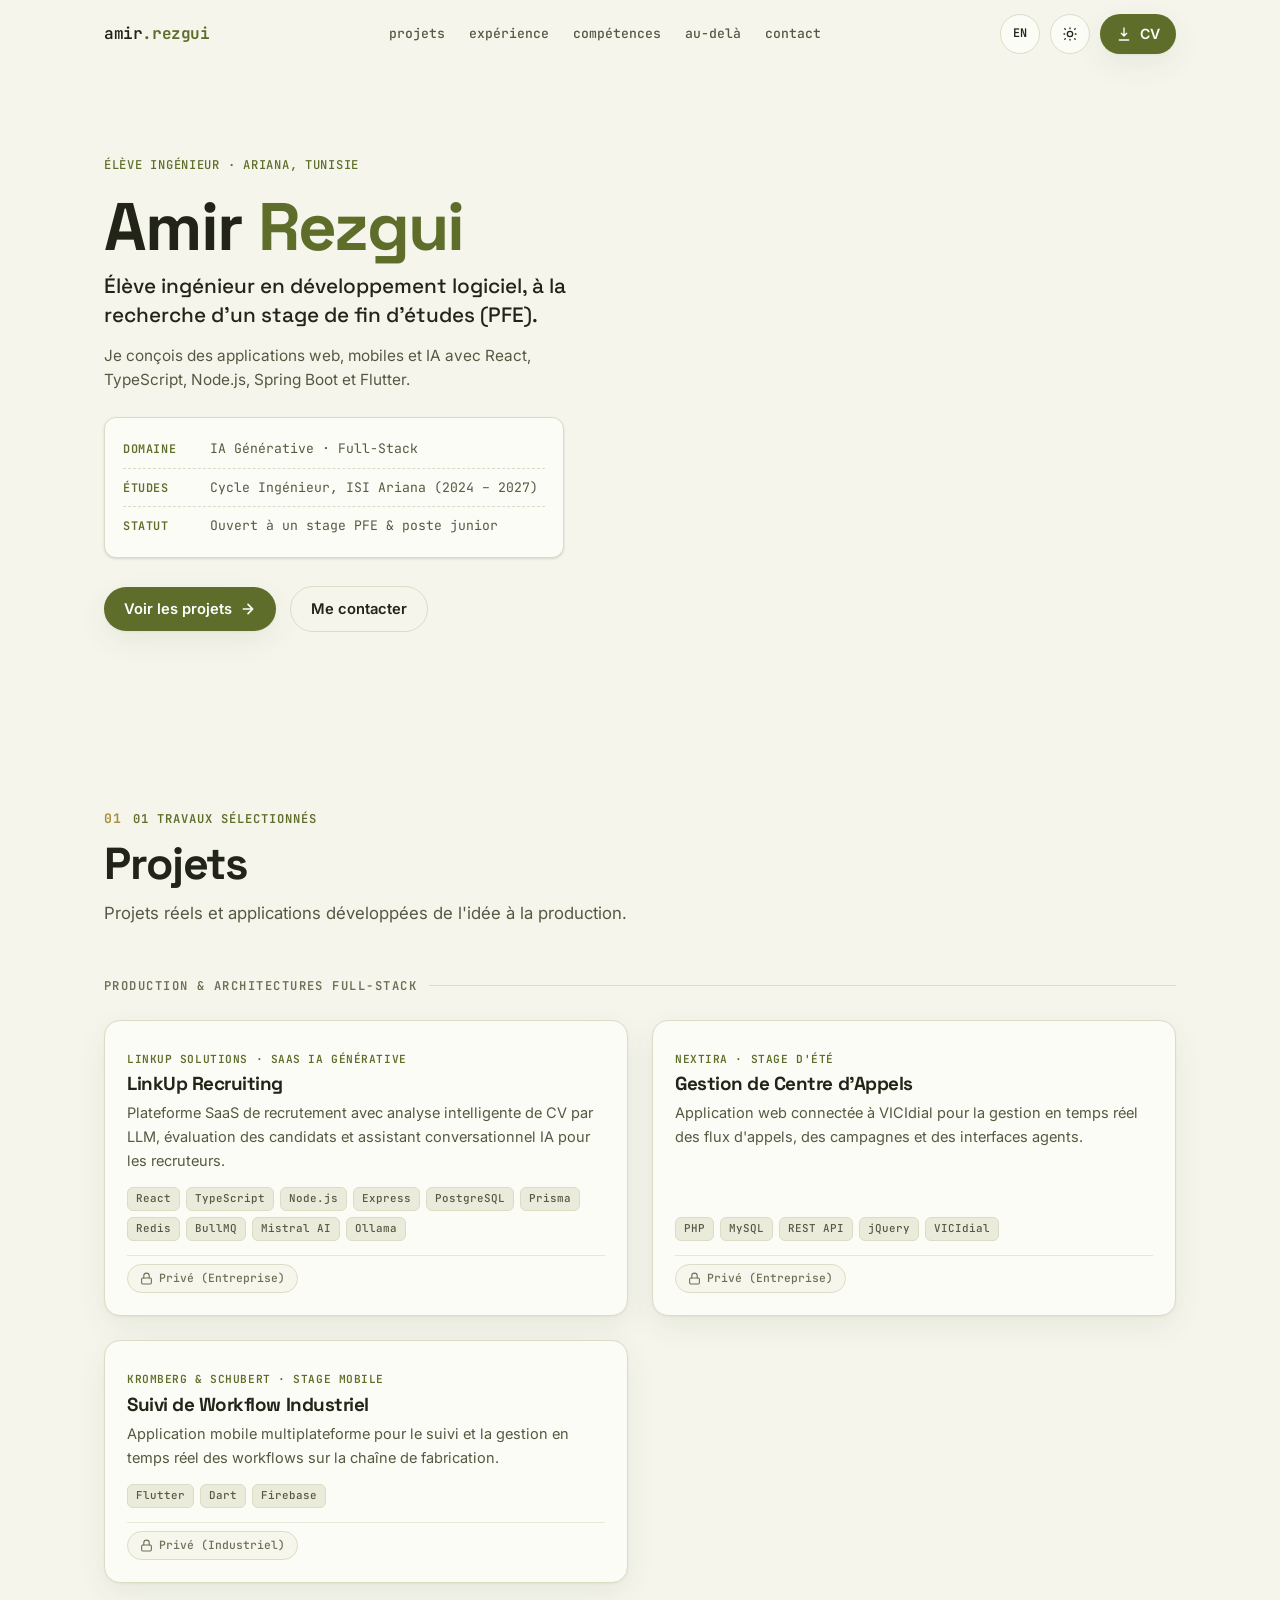
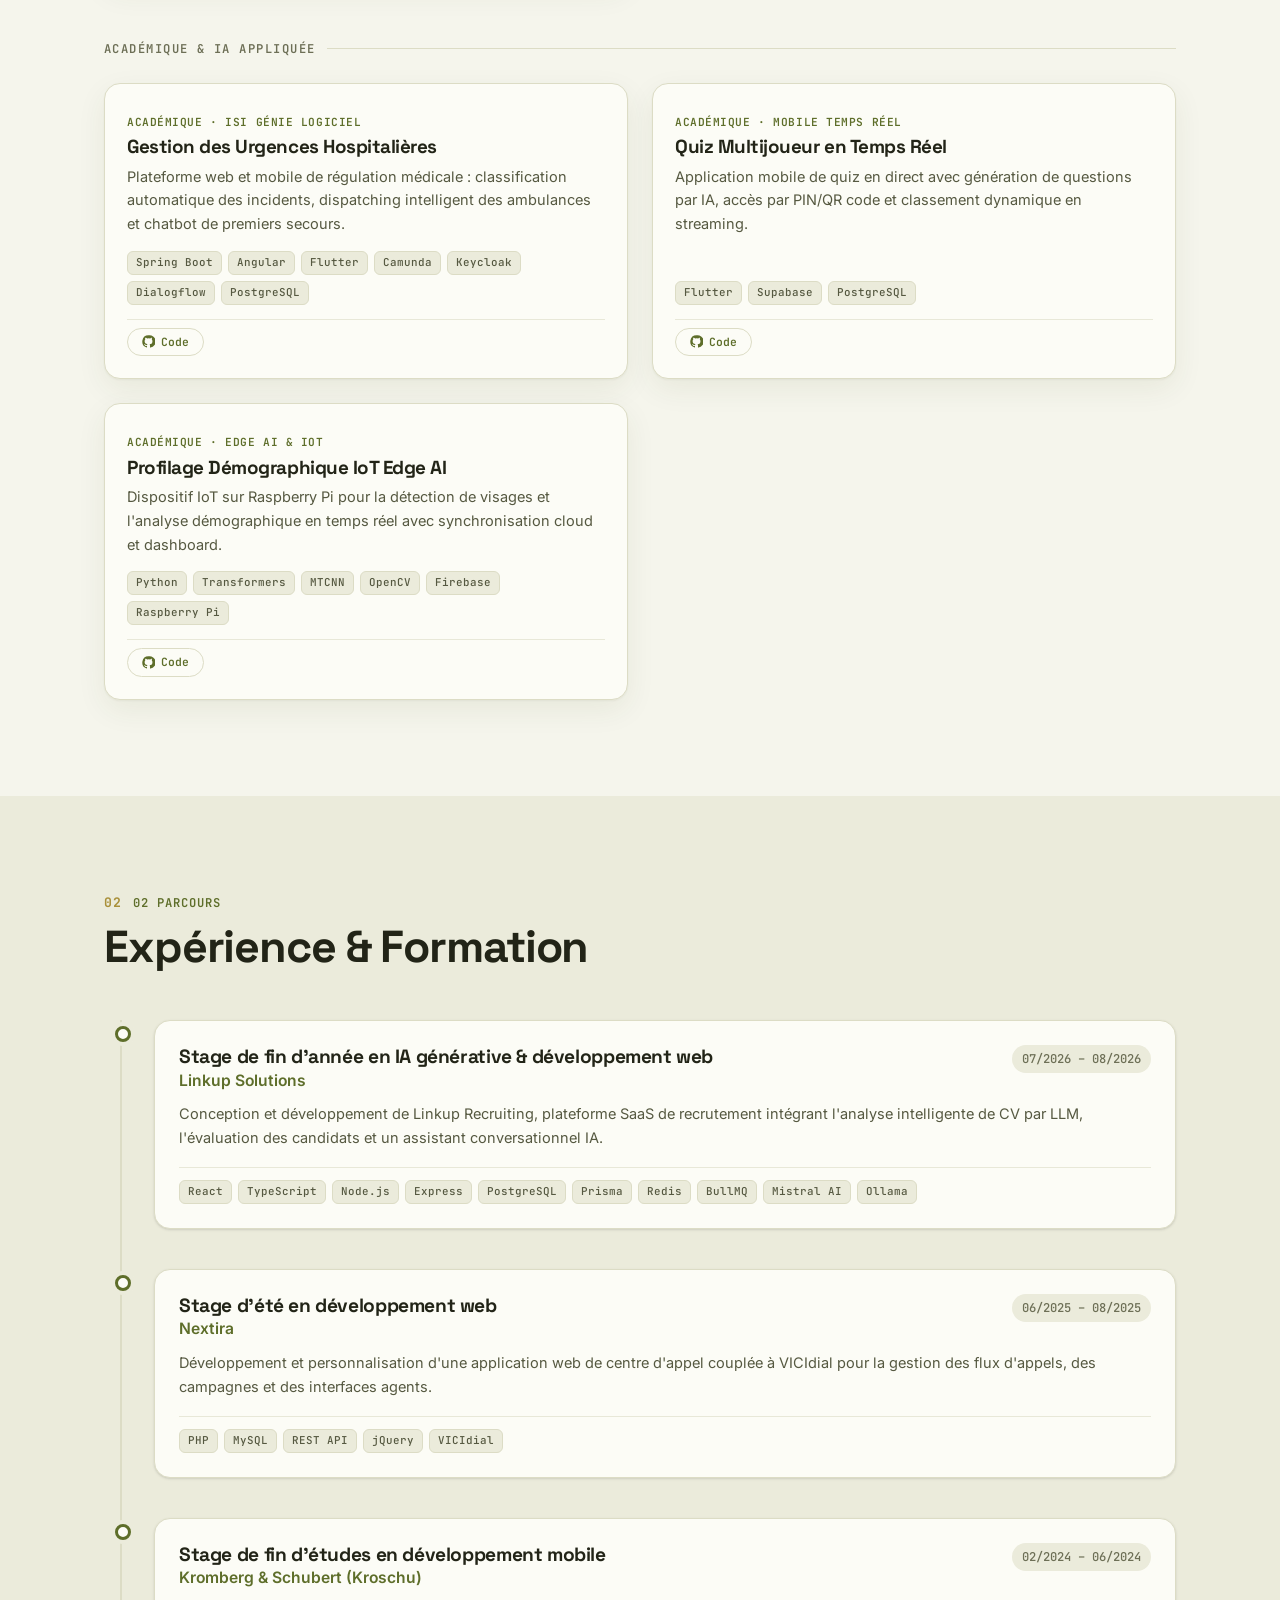
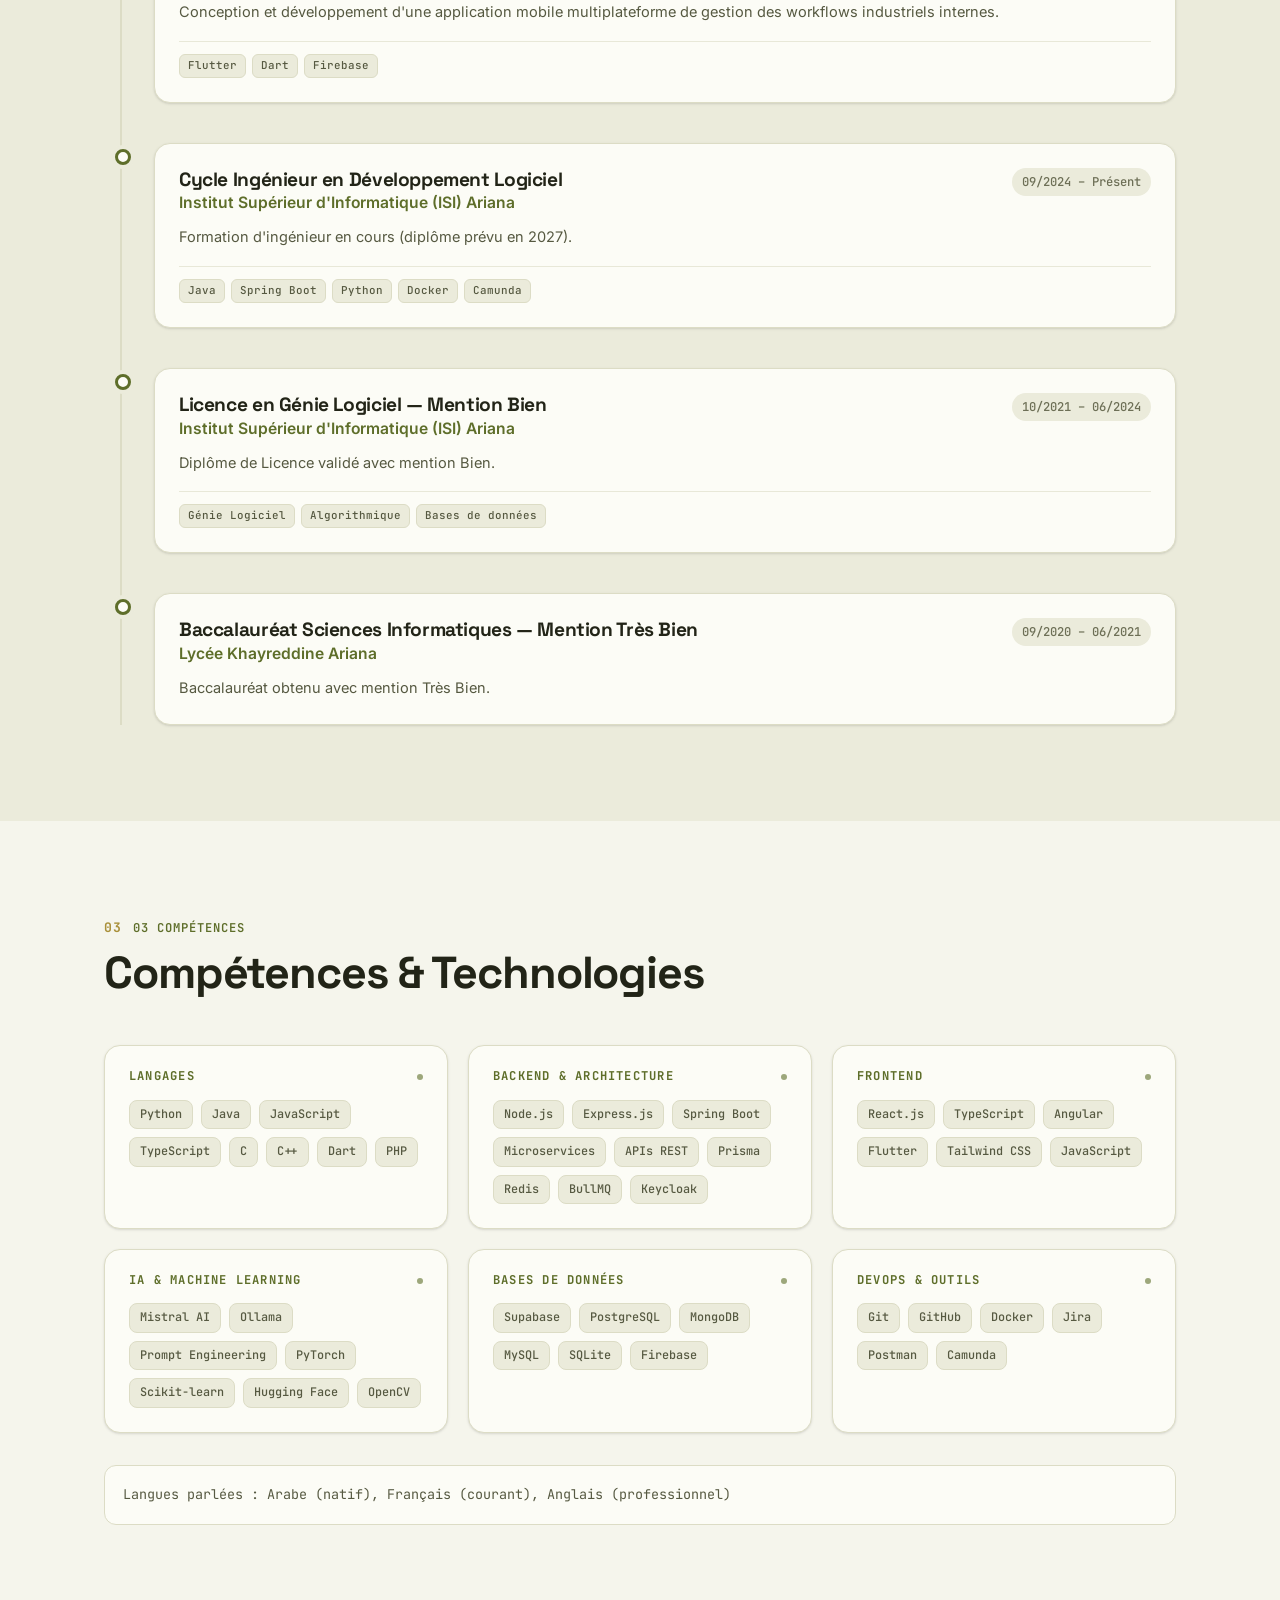
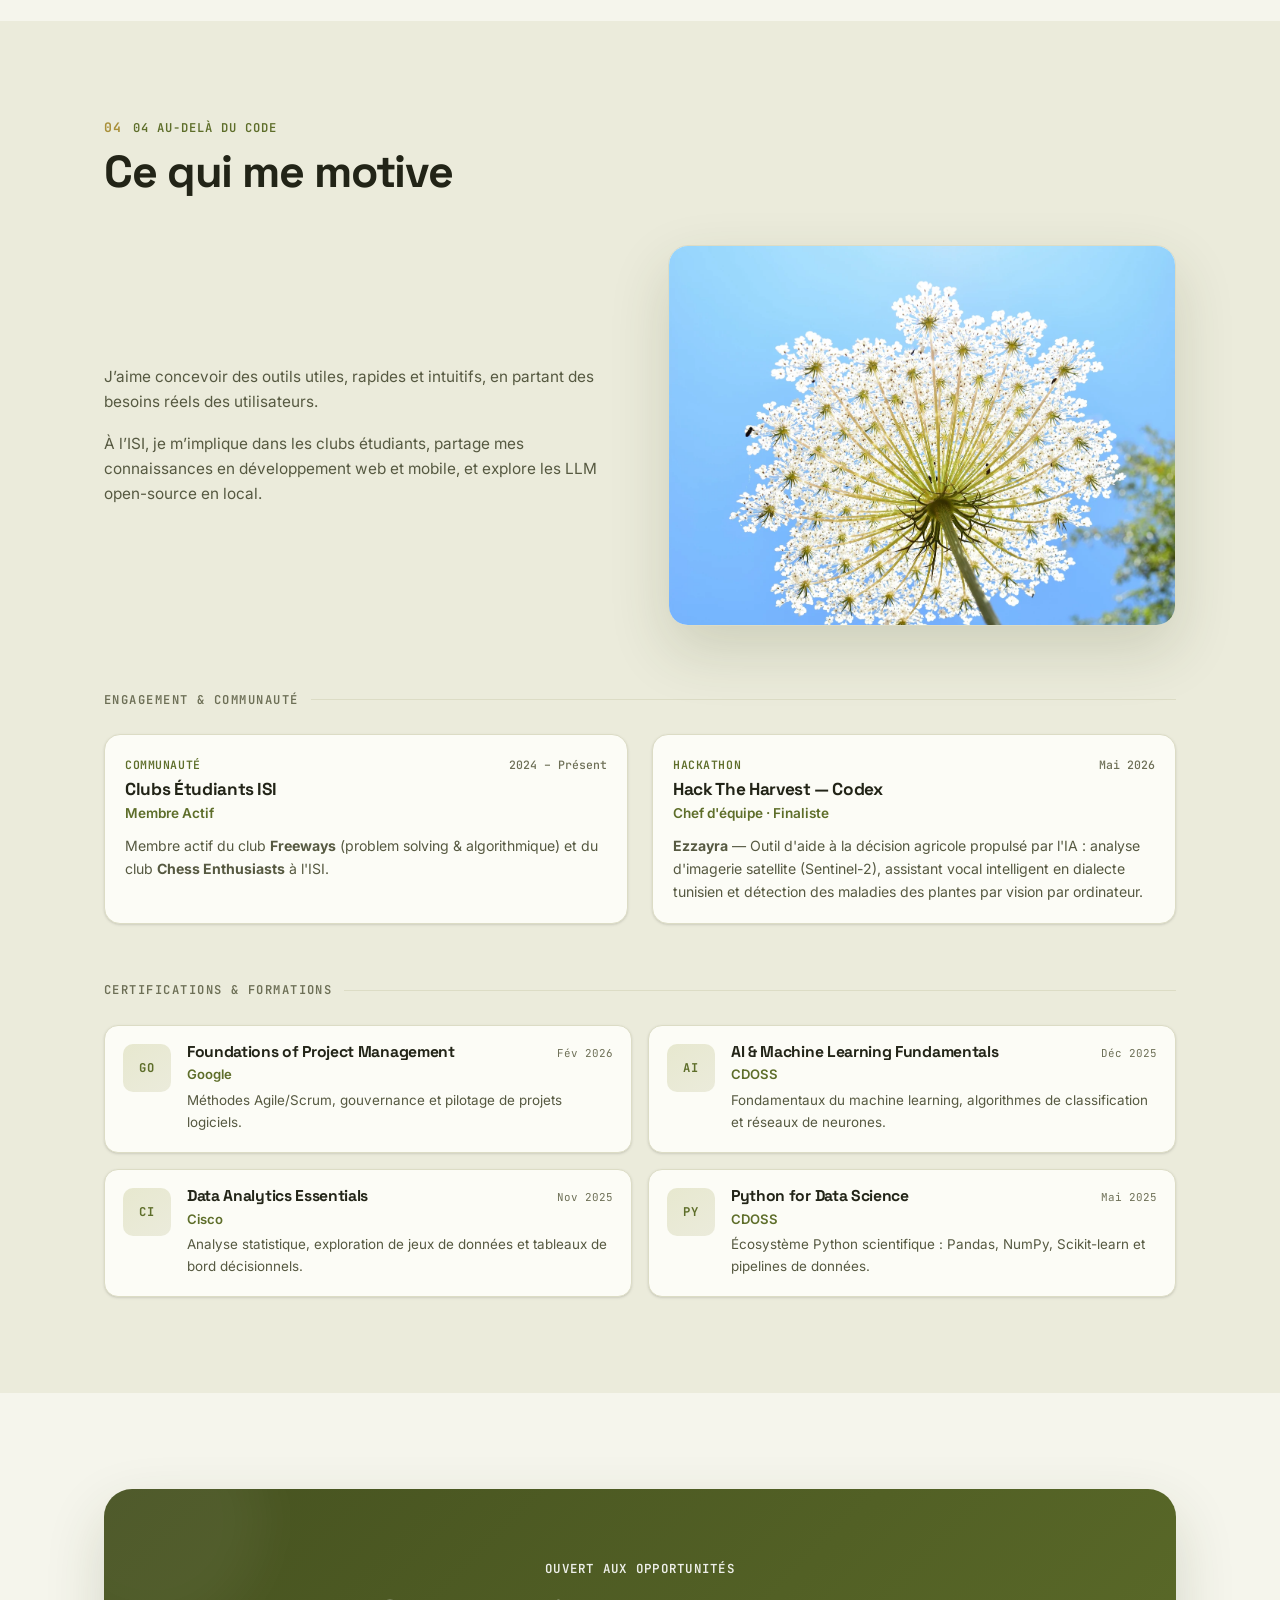
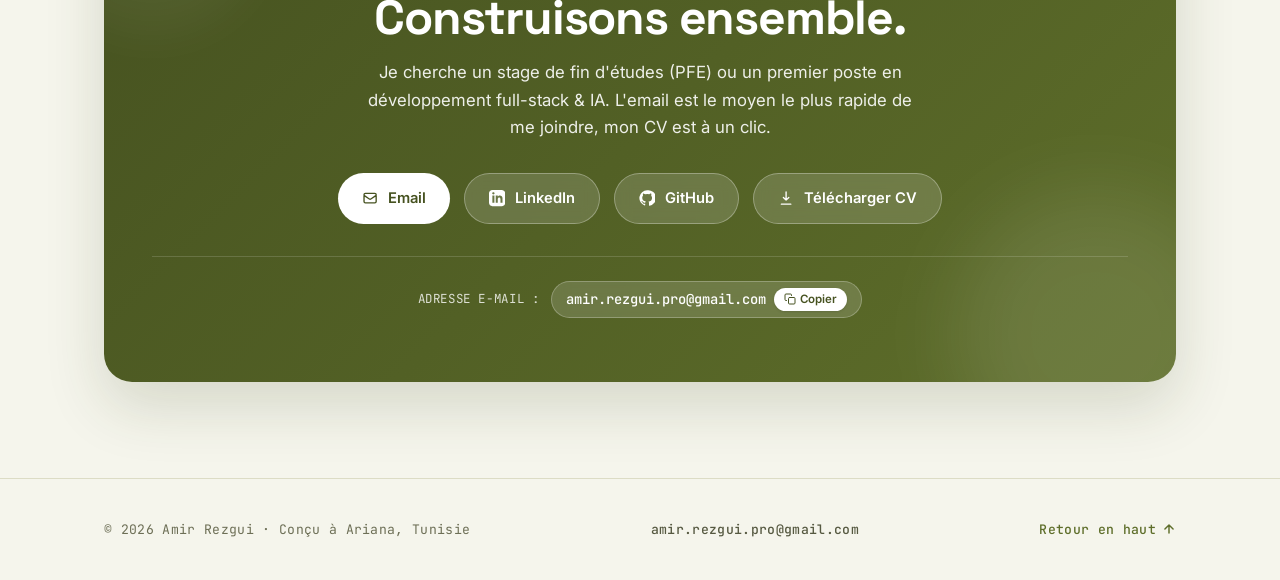
==== index.html @ 79206591 "feat: update favicon with charlesdeluvio calendar icon" ====
<!doctype html>
<html lang="fr">
  <head>
    <meta charset="UTF-8" />
    <link rel="icon" type="image/svg+xml" href="/favicon.svg" />
    <link rel="icon" type="image/png" sizes="32x32" href="/favicon-32x32.png" />
    <link rel="icon" type="image/png" sizes="16x16" href="/favicon-16x16.png" />
    <link rel="apple-touch-icon" sizes="180x180" href="/apple-touch-icon.png" />
    <meta name="viewport" content="width=device-width, initial-scale=1.0" />
    <meta name="theme-color" content="#5E6E2A" />
    
    <!-- Primary Meta Tags -->
    <title>Amir Rezgui · Ingénieur Full-Stack & IA</title>
    <meta name="title" content="Amir Rezgui · Ingénieur Full-Stack & IA" />
    <meta name="description" content="Élève ingénieur à l'ISI (UTM). Je conçois des applications web, mobiles et IA de l'idée à la production. Projets, expérience et contact." />
    <meta name="author" content="Amir Rezgui" />
    <meta name="robots" content="index, follow" />
    <link rel="canonical" href="https://amir-rezgui.github.io/" />

    <!-- Open Graph / Facebook -->
    <meta property="og:type" content="website" />
    <meta property="og:url" content="https://amir-rezgui.github.io/" />
    <meta property="og:title" content="Amir Rezgui · Ingénieur Full-Stack & IA" />
    <meta property="og:description" content="Élève ingénieur à l'ISI (UTM). Je conçois des applications web, mobiles et IA de l'idée à la production. Projets, expérience et contact." />
    <meta property="og:image" content="/assets/og-image.svg" />

    <!-- Twitter -->
    <meta property="twitter:card" content="summary_large_image" />
    <meta property="twitter:url" content="https://amir-rezgui.github.io/" />
    <meta property="twitter:title" content="Amir Rezgui · Ingénieur Full-Stack & IA" />
    <meta property="twitter:description" content="Élève ingénieur à l'ISI (UTM). Je conçois des applications web, mobiles et IA de l'idée à la production. Projets, expérience et contact." />
    <meta property="twitter:image" content="/assets/og-image.svg" />

    <!-- JSON-LD Person Structured Data -->
    <script type="application/ld+json">
    {
      "@context": "https://schema.org",
      "@type": "Person",
      "name": "Amir Rezgui",
      "jobTitle": "Élève Ingénieur en Génie Logiciel",
      "alumniOf": {
        "@type": "EducationalOrganization",
        "name": "Institut Supérieur d'Informatique (ISI - Université de Tunis El Manar)"
      },
      "address": {
        "@type": "PostalAddress",
        "addressLocality": "Ariana",
        "addressCountry": "Tunisie"
      },
      "email": "mailto:amir.rezgui.pro@gmail.com",
      "url": "https://amir-rezgui.github.io/",
      "sameAs": [
        "https://github.com/Amir-Rezgui",
        "https://linkedin.com/in/amir-rezgui"
      ],
      "knowsAbout": [
        "React",
        "TypeScript",
        "Node.js",
        "Spring Boot",
        "Flutter",
        "PostgreSQL",
        "BullMQ",
        "Redis",
        "Mistral AI",
        "Docker",
        "Camunda"
      ]
    }
    </script>

    <!-- Typography Fonts -->
    <link rel="preconnect" href="https://fonts.googleapis.com" />
    <link rel="preconnect" href="https://fonts.gstatic.com" crossorigin />
    <link href="https://fonts.googleapis.com/css2?family=Space+Grotesk:wght@400;500;600;700&family=JetBrains+Mono:wght@400;500;600&family=Inter:wght@400;500;600&display=swap" rel="stylesheet" />
    <script type="module" crossorigin src="/assets/index-Xp11WdEq.js"></script>
    <link rel="stylesheet" crossorigin href="/assets/index-CXbNT6LT.css">
  </head>
  <body>
    <div id="root"></div>
  </body>
</html>
---- assets/index-CXbNT6LT.css ----
@import"https://fonts.googleapis.com/css2?family=Space+Grotesk:wght@400;500;600;700&family=JetBrains+Mono:wght@400;500;600&family=Inter:wght@400;500;600&display=swap";@layer components;@layer properties{@supports (((-webkit-hyphens:none)) and (not (margin-trim:inline))) or ((-moz-orient:inline) and (not (color:rgb(from red r g b)))){*,:before,:after,::backdrop{--tw-rotate-x:initial;--tw-rotate-y:initial;--tw-rotate-z:initial;--tw-skew-x:initial;--tw-skew-y:initial;--tw-space-y-reverse:0;--tw-border-style:solid;--tw-leading:initial;--tw-font-weight:initial;--tw-tracking:initial;--tw-shadow:0 0 #0000;--tw-shadow-color:initial;--tw-shadow-alpha:100%;--tw-inset-shadow:0 0 #0000;--tw-inset-shadow-color:initial;--tw-inset-shadow-alpha:100%;--tw-ring-color:initial;--tw-ring-shadow:0 0 #0000;--tw-inset-ring-color:initial;--tw-inset-ring-shadow:0 0 #0000;--tw-ring-inset:initial;--tw-ring-offset-width:0px;--tw-ring-offset-color:#fff;--tw-ring-offset-shadow:0 0 #0000;--tw-blur:initial;--tw-brightness:initial;--tw-contrast:initial;--tw-grayscale:initial;--tw-hue-rotate:initial;--tw-invert:initial;--tw-opacity:initial;--tw-saturate:initial;--tw-sepia:initial;--tw-drop-shadow:initial;--tw-drop-shadow-color:initial;--tw-drop-shadow-alpha:100%;--tw-drop-shadow-size:initial;--tw-backdrop-blur:initial;--tw-backdrop-brightness:initial;--tw-backdrop-contrast:initial;--tw-backdrop-grayscale:initial;--tw-backdrop-hue-rotate:initial;--tw-backdrop-invert:initial;--tw-backdrop-opacity:initial;--tw-backdrop-saturate:initial;--tw-backdrop-sepia:initial;--tw-duration:initial;--tw-translate-x:0;--tw-translate-y:0;--tw-translate-z:0;--tw-scale-x:1;--tw-scale-y:1;--tw-scale-z:1}}}@layer theme{:root,:host{--font-sans:"Inter", system-ui, -apple-system, Segoe UI, Roboto, sans-serif;--font-mono:"JetBrains Mono", ui-monospace, Menlo, monospace;--color-white:#fff;--spacing:.25rem;--text-xs:.75rem;--text-xs--line-height:calc(1 / .75);--text-base:1rem;--text-base--line-height: 1.5 ;--text-xl:1.25rem;--text-xl--line-height:calc(1.75 / 1.25);--text-2xl:1.5rem;--text-2xl--line-height:calc(2 / 1.5);--font-weight-medium:500;--font-weight-semibold:600;--font-weight-bold:700;--tracking-tight:-.025em;--tracking-wide:.025em;--tracking-wider:.05em;--leading-tight:1.25;--leading-normal:1.5;--leading-relaxed:1.625;--shadow-lg:0 24px 60px #323c1429;--animate-pulse:pulse 2s cubic-bezier(.4, 0, .6, 1) infinite;--animate-bounce:bounce 1s infinite;--blur-sm:8px;--blur-xl:24px;--blur-2xl:40px;--default-transition-duration:.15s;--default-transition-timing-function:cubic-bezier(.4, 0, .2, 1);--default-font-family:var(--font-sans);--default-mono-font-family:var(--font-mono);--color-bg:#f5f5ec;--color-bg-alt:#ebebdb;--color-surface:#fcfcf6;--color-border:#dcdcc5;--color-ink:#222417;--color-ink-soft:#565941;--color-ink-faint:#6d6f56;--color-accent:#5e6e2a;--color-accent-2:#a9903a;--color-accent-soft:#e7e8cf;--color-on-accent:#fff;--shadow-card:0 1px 2px #3237140d, 0 10px 30px #3c461412;--font-display:"Space Grotesk", system-ui, sans-serif}}@layer base{*,:after,:before,::backdrop{box-sizing:border-box;border:0 solid;margin:0;padding:0}::file-selector-button{box-sizing:border-box;border:0 solid;margin:0;padding:0}html,:host{-webkit-text-size-adjust:100%;tab-size:4;line-height:1.5;font-family:var(--default-font-family,-apple-system, BlinkMacSystemFont, "Segoe UI", Roboto, "Helvetica Neue", "Noto Sans", Arial, sans-serif, "Apple Color Emoji", "Segoe UI Emoji", "Segoe UI Symbol", "Noto Color Emoji");font-feature-settings:var(--default-font-feature-settings,normal);font-variation-settings:var(--default-font-variation-settings,normal);-webkit-tap-highlight-color:transparent}hr{height:0;color:inherit;border-top-width:1px}abbr:where([title]){-webkit-text-decoration:underline dotted;text-decoration:underline dotted}h1,h2,h3,h4,h5,h6{font-size:inherit;font-weight:inherit}a{color:inherit;-webkit-text-decoration:inherit;text-decoration:inherit}b,strong{font-weight:bolder}code,kbd,samp,pre{font-family:var(--default-mono-font-family,ui-monospace, SFMono-Regular, Menlo, Monaco, Consolas, "Liberation Mono", "Courier New", monospace);font-feature-settings:var(--default-mono-font-feature-settings,normal);font-variation-settings:var(--default-mono-font-variation-settings,normal);font-size:1em}small{font-size:80%}sub,sup{vertical-align:baseline;font-size:75%;line-height:0;position:relative}sub{bottom:-.25em}sup{top:-.5em}table{text-indent:0;border-color:inherit;border-collapse:collapse}:-moz-focusring:where(:not(iframe)){outline:auto}progress{vertical-align:baseline}summary{display:list-item}ol,ul,menu{list-style:none}img,svg,video,canvas,audio,iframe,embed,object{vertical-align:middle;display:block}img,video{max-width:100%;height:auto}button,input,select,optgroup,textarea{font:inherit;font-feature-settings:inherit;font-variation-settings:inherit;letter-spacing:inherit;color:inherit;opacity:1;background-color:#0000;border-radius:0}::file-selector-button{font:inherit;font-feature-settings:inherit;font-variation-settings:inherit;letter-spacing:inherit;color:inherit;opacity:1;background-color:#0000;border-radius:0}:where(select:is([multiple],[size])) optgroup{font-weight:bolder}:where(select:is([multiple],[size])) optgroup option{padding-inline-start:20px}::file-selector-button{margin-inline-end:4px}::placeholder{opacity:1}@supports (not ((-webkit-appearance:-apple-pay-button))) or (contain-intrinsic-size:1px){::placeholder{color:currentColor}@supports (color:color-mix(in lab,red,red)){::placeholder{color:color-mix(in oklab,currentcolor 50%,transparent)}}}textarea{resize:vertical}::-webkit-search-decoration{-webkit-appearance:none}::-webkit-date-and-time-value{min-height:1lh;text-align:inherit}::-webkit-datetime-edit{display:inline-flex}::-webkit-datetime-edit-fields-wrapper{padding:0}::-webkit-datetime-edit{padding-block:0}::-webkit-datetime-edit-year-field{padding-block:0}::-webkit-datetime-edit-month-field{padding-block:0}::-webkit-datetime-edit-day-field{padding-block:0}::-webkit-datetime-edit-hour-field{padding-block:0}::-webkit-datetime-edit-minute-field{padding-block:0}::-webkit-datetime-edit-second-field{padding-block:0}::-webkit-datetime-edit-millisecond-field{padding-block:0}::-webkit-datetime-edit-meridiem-field{padding-block:0}::-webkit-calendar-picker-indicator{line-height:1}:-moz-ui-invalid{box-shadow:none}button,input:where([type=button],[type=reset],[type=submit]){appearance:button}::file-selector-button{appearance:button}::-webkit-inner-spin-button{height:auto}::-webkit-outer-spin-button{height:auto}[hidden]:where(:not([hidden=until-found])){display:none!important}*{box-sizing:border-box}html{scroll-behavior:smooth}body{background:var(--color-bg);color:var(--color-ink);font-family:var(--font-sans);-webkit-font-smoothing:antialiased;margin:0;font-size:17px;line-height:1.65;overflow-x:hidden}h1,h2,h3,h4{font-family:var(--font-display);letter-spacing:-.02em;margin:0;font-weight:600;line-height:1.08}a{color:inherit;text-decoration:none}img{max-width:100%;display:block}}@layer utilities{.pointer-events-none{pointer-events:none}.absolute{position:absolute}.fixed{position:fixed}.relative{position:relative}.sticky{position:sticky}.inset-0{inset:0}.-top-20{top:calc(var(--spacing) * -20)}.top-0{top:0}.top-1\.5{top:calc(var(--spacing) * 1.5)}.-right-16{right:calc(var(--spacing) * -16)}.right-6{right:calc(var(--spacing) * 6)}.-bottom-24{bottom:calc(var(--spacing) * -24)}.bottom-6{bottom:calc(var(--spacing) * 6)}.bottom-20{bottom:calc(var(--spacing) * 20)}.-left-16{left:calc(var(--spacing) * -16)}.-left-\[31px\]{left:-31px}.z-10{z-index:10}.z-40{z-index:40}.z-50{z-index:50}.container{width:100%}@media(min-width:40rem){.container{max-width:40rem}}@media(min-width:48rem){.container{max-width:48rem}}@media(min-width:64rem){.container{max-width:64rem}}@media(min-width:80rem){.container{max-width:80rem}}@media(min-width:96rem){.container{max-width:96rem}}.mx-auto{margin-inline:auto}.my-2{margin-block:calc(var(--spacing) * 2)}.mt-1{margin-top:var(--spacing)}.mt-2{margin-top:calc(var(--spacing) * 2)}.mt-2\.5{margin-top:calc(var(--spacing) * 2.5)}.mt-3{margin-top:calc(var(--spacing) * 3)}.mt-4{margin-top:calc(var(--spacing) * 4)}.mt-8{margin-top:calc(var(--spacing) * 8)}.mb-0\.5{margin-bottom:calc(var(--spacing) * .5)}.mb-1{margin-bottom:var(--spacing)}.mb-1\.5{margin-bottom:calc(var(--spacing) * 1.5)}.mb-2{margin-bottom:calc(var(--spacing) * 2)}.mb-2\.5{margin-bottom:calc(var(--spacing) * 2.5)}.mb-3\.5{margin-bottom:calc(var(--spacing) * 3.5)}.mb-4{margin-bottom:calc(var(--spacing) * 4)}.mb-6{margin-bottom:calc(var(--spacing) * 6)}.mb-7{margin-bottom:calc(var(--spacing) * 7)}.mb-8{margin-bottom:calc(var(--spacing) * 8)}.mb-12{margin-bottom:calc(var(--spacing) * 12)}.mb-14{margin-bottom:calc(var(--spacing) * 14)}.mb-16{margin-bottom:calc(var(--spacing) * 16)}.ml-2\.5{margin-left:calc(var(--spacing) * 2.5)}.contents{display:contents}.flex{display:flex}.grid{display:grid}.hidden{display:none}.inline-block{display:inline-block}.inline-flex{display:inline-flex}.aspect-\[4\/3\]{aspect-ratio:4/3}.aspect-\[16\/10\]{aspect-ratio:16/10}.h-1\.5{height:calc(var(--spacing) * 1.5)}.h-2{height:calc(var(--spacing) * 2)}.h-3{height:calc(var(--spacing) * 3)}.h-3\.5{height:calc(var(--spacing) * 3.5)}.h-4{height:calc(var(--spacing) * 4)}.h-5{height:calc(var(--spacing) * 5)}.h-7{height:calc(var(--spacing) * 7)}.h-8{height:calc(var(--spacing) * 8)}.h-9{height:calc(var(--spacing) * 9)}.h-10{height:calc(var(--spacing) * 10)}.h-12{height:calc(var(--spacing) * 12)}.h-16{height:calc(var(--spacing) * 16)}.h-56{height:calc(var(--spacing) * 56)}.h-72{height:calc(var(--spacing) * 72)}.h-\[1\.1em\]{height:1.1em}.h-\[13px\]{height:13px}.h-\[540px\]{height:540px}.h-full{height:100%}.h-px{height:1px}.max-h-\[calc\(100vh-6\.5rem\)\]{max-height:calc(100vh - 6.5rem)}.min-h-screen{min-height:100vh}.w-1\.5{width:calc(var(--spacing) * 1.5)}.w-2{width:calc(var(--spacing) * 2)}.w-3{width:calc(var(--spacing) * 3)}.w-3\.5{width:calc(var(--spacing) * 3.5)}.w-4{width:calc(var(--spacing) * 4)}.w-5{width:calc(var(--spacing) * 5)}.w-7{width:calc(var(--spacing) * 7)}.w-8{width:calc(var(--spacing) * 8)}.w-9{width:calc(var(--spacing) * 9)}.w-10{width:calc(var(--spacing) * 10)}.w-12{width:calc(var(--spacing) * 12)}.w-16{width:calc(var(--spacing) * 16)}.w-56{width:calc(var(--spacing) * 56)}.w-72{width:calc(var(--spacing) * 72)}.w-\[1\.1em\]{width:1.1em}.w-\[13px\]{width:13px}.w-\[390px\]{width:390px}.w-fit{width:fit-content}.w-full{width:100%}.max-w-\[42ch\]{max-width:42ch}.max-w-\[48ch\]{max-width:48ch}.max-w-\[50ch\]{max-width:50ch}.max-w-\[68ch\]{max-width:68ch}.max-w-\[88\%\]{max-width:88%}.max-w-\[460px\]{max-width:460px}.max-w-\[680px\]{max-width:680px}.max-w-\[1120px\]{max-width:1120px}.max-w-\[calc\(100vw-2\.5rem\)\]{max-width:calc(100vw - 2.5rem)}.min-w-0{min-width:0}.min-w-\[75px\]{min-width:75px}.flex-1{flex:1}.flex-none{flex:none}.transform{transform:var(--tw-rotate-x,) var(--tw-rotate-y,) var(--tw-rotate-z,) var(--tw-skew-x,) var(--tw-skew-y,)}.animate-bounce{animation:var(--animate-bounce)}.animate-pulse{animation:var(--animate-pulse)}.cursor-default{cursor:default}.cursor-pointer{cursor:pointer}.grid-cols-1{grid-template-columns:repeat(1,minmax(0,1fr))}.flex-col{flex-direction:column}.flex-wrap{flex-wrap:wrap}.items-baseline{align-items:baseline}.items-center{align-items:center}.items-end{align-items:flex-end}.items-start{align-items:flex-start}.items-stretch{align-items:stretch}.justify-between{justify-content:space-between}.justify-center{justify-content:center}.gap-1{gap:var(--spacing)}.gap-1\.5{gap:calc(var(--spacing) * 1.5)}.gap-2{gap:calc(var(--spacing) * 2)}.gap-2\.5{gap:calc(var(--spacing) * 2.5)}.gap-3{gap:calc(var(--spacing) * 3)}.gap-3\.5{gap:calc(var(--spacing) * 3.5)}.gap-4{gap:calc(var(--spacing) * 4)}.gap-5{gap:calc(var(--spacing) * 5)}.gap-6{gap:calc(var(--spacing) * 6)}.gap-10{gap:calc(var(--spacing) * 10)}:where(.space-y-3\.5>:not(:last-child)){--tw-space-y-reverse:0;margin-block-start:calc(calc(var(--spacing) * 3.5) * var(--tw-space-y-reverse));margin-block-end:calc(calc(var(--spacing) * 3.5) * calc(1 - var(--tw-space-y-reverse)))}:where(.space-y-4>:not(:last-child)){--tw-space-y-reverse:0;margin-block-start:calc(calc(var(--spacing) * 4) * var(--tw-space-y-reverse));margin-block-end:calc(calc(var(--spacing) * 4) * calc(1 - var(--tw-space-y-reverse)))}:where(.space-y-10>:not(:last-child)){--tw-space-y-reverse:0;margin-block-start:calc(calc(var(--spacing) * 10) * var(--tw-space-y-reverse));margin-block-end:calc(calc(var(--spacing) * 10) * calc(1 - var(--tw-space-y-reverse)))}.truncate{text-overflow:ellipsis;white-space:nowrap;overflow:hidden}.overflow-hidden{overflow:hidden}.overflow-y-auto{overflow-y:auto}.rounded{border-radius:.25rem}.rounded-\[6px\]{border-radius:6px}.rounded-\[8px\]{border-radius:8px}.rounded-\[10px\]{border-radius:10px}.rounded-\[12px\]{border-radius:12px}.rounded-\[14px\]{border-radius:14px}.rounded-\[16px\]{border-radius:16px}.rounded-\[20px\]{border-radius:20px}.rounded-\[22px\]{border-radius:22px}.rounded-\[28px\]{border-radius:28px}.rounded-full{border-radius:3.40282e38px}.rounded-r{border-top-right-radius:.25rem;border-bottom-right-radius:.25rem}.rounded-br-\[4px\]{border-bottom-right-radius:4px}.rounded-bl-\[4px\]{border-bottom-left-radius:4px}.border{border-style:var(--tw-border-style);border-width:1px}.border-2{border-style:var(--tw-border-style);border-width:2px}.border-3{border-style:var(--tw-border-style);border-width:3px}.border-t{border-top-style:var(--tw-border-style);border-top-width:1px}.border-b{border-bottom-style:var(--tw-border-style);border-bottom-width:1px}.border-l-2{border-left-style:var(--tw-border-style);border-left-width:2px}.border-dashed{--tw-border-style:dashed;border-style:dashed}.border-none{--tw-border-style:none;border-style:none}.border-accent{border-color:var(--color-accent)}.border-accent\/20{border-color:#5e6e2a33}@supports (color:color-mix(in lab,red,red)){.border-accent\/20{border-color:color-mix(in oklab,var(--color-accent) 20%,transparent)}}.border-border{border-color:var(--color-border)}.border-border\/60{border-color:#dcdcc599}@supports (color:color-mix(in lab,red,red)){.border-border\/60{border-color:color-mix(in oklab,var(--color-border) 60%,transparent)}}.border-transparent{border-color:#0000}.border-white\/15{border-color:#ffffff26}@supports (color:color-mix(in lab,red,red)){.border-white\/15{border-color:color-mix(in oklab,var(--color-white) 15%,transparent)}}.border-white\/25{border-color:#ffffff40}@supports (color:color-mix(in lab,red,red)){.border-white\/25{border-color:color-mix(in oklab,var(--color-white) 25%,transparent)}}.border-white\/30{border-color:#ffffff4d}@supports (color:color-mix(in lab,red,red)){.border-white\/30{border-color:color-mix(in oklab,var(--color-white) 30%,transparent)}}.bg-accent{background-color:var(--color-accent)}.bg-accent-soft{background-color:var(--color-accent-soft)}.bg-accent\/60{background-color:#5e6e2a99}@supports (color:color-mix(in lab,red,red)){.bg-accent\/60{background-color:color-mix(in oklab,var(--color-accent) 60%,transparent)}}.bg-bg{background-color:var(--color-bg)}.bg-bg-alt{background-color:var(--color-bg-alt)}.bg-bg-alt\/30{background-color:#ebebdb4d}@supports (color:color-mix(in lab,red,red)){.bg-bg-alt\/30{background-color:color-mix(in oklab,var(--color-bg-alt) 30%,transparent)}}.bg-bg-alt\/40{background-color:#ebebdb66}@supports (color:color-mix(in lab,red,red)){.bg-bg-alt\/40{background-color:color-mix(in oklab,var(--color-bg-alt) 40%,transparent)}}.bg-border{background-color:var(--color-border)}.bg-surface{background-color:var(--color-surface)}.bg-transparent{background-color:#0000}.bg-white{background-color:var(--color-white)}.bg-white\/5{background-color:#ffffff0d}@supports (color:color-mix(in lab,red,red)){.bg-white\/5{background-color:color-mix(in oklab,var(--color-white) 5%,transparent)}}.bg-white\/10{background-color:#ffffff1a}@supports (color:color-mix(in lab,red,red)){.bg-white\/10{background-color:color-mix(in oklab,var(--color-white) 10%,transparent)}}.bg-white\/15{background-color:#ffffff26}@supports (color:color-mix(in lab,red,red)){.bg-white\/15{background-color:color-mix(in oklab,var(--color-white) 15%,transparent)}}.object-cover{object-fit:cover}.p-3{padding:calc(var(--spacing) * 3)}.p-4{padding:calc(var(--spacing) * 4)}.p-4\.5{padding:calc(var(--spacing) * 4.5)}.p-5{padding:calc(var(--spacing) * 5)}.p-5\.5{padding:calc(var(--spacing) * 5.5)}.p-6{padding:calc(var(--spacing) * 6)}.px-1\.5{padding-inline:calc(var(--spacing) * 1.5)}.px-2{padding-inline:calc(var(--spacing) * 2)}.px-2\.5{padding-inline:calc(var(--spacing) * 2.5)}.px-3{padding-inline:calc(var(--spacing) * 3)}.px-3\.5{padding-inline:calc(var(--spacing) * 3.5)}.px-4{padding-inline:calc(var(--spacing) * 4)}.px-4\.5{padding-inline:calc(var(--spacing) * 4.5)}.px-5{padding-inline:calc(var(--spacing) * 5)}.px-6{padding-inline:calc(var(--spacing) * 6)}.py-0\.5{padding-block:calc(var(--spacing) * .5)}.py-1{padding-block:var(--spacing)}.py-1\.5{padding-block:calc(var(--spacing) * 1.5)}.py-2{padding-block:calc(var(--spacing) * 2)}.py-2\.5{padding-block:calc(var(--spacing) * 2.5)}.py-3{padding-block:calc(var(--spacing) * 3)}.py-3\.5{padding-block:calc(var(--spacing) * 3.5)}.py-4{padding-block:calc(var(--spacing) * 4)}.py-10{padding-block:calc(var(--spacing) * 10)}.py-12{padding-block:calc(var(--spacing) * 12)}.py-16{padding-block:calc(var(--spacing) * 16)}.pt-2{padding-top:calc(var(--spacing) * 2)}.pt-3{padding-top:calc(var(--spacing) * 3)}.pt-6{padding-top:calc(var(--spacing) * 6)}.pl-3{padding-left:calc(var(--spacing) * 3)}.pl-6{padding-left:calc(var(--spacing) * 6)}.text-center{text-align:center}.text-left{text-align:left}.font-display{font-family:var(--font-display)}.font-mono{font-family:var(--font-mono)}.font-sans{font-family:var(--font-sans)}.text-2xl{font-size:var(--text-2xl);line-height:var(--tw-leading,var(--text-2xl--line-height))}.text-base{font-size:var(--text-base);line-height:var(--tw-leading,var(--text-base--line-height))}.text-xl{font-size:var(--text-xl);line-height:var(--tw-leading,var(--text-xl--line-height))}.text-xs{font-size:var(--text-xs);line-height:var(--tw-leading,var(--text-xs--line-height))}.text-\[\.7rem\]{font-size:.7rem}.text-\[\.9rem\]{font-size:.9rem}.text-\[\.68rem\]{font-size:.68rem}.text-\[\.71rem\]{font-size:.71rem}.text-\[\.72rem\]{font-size:.72rem}.text-\[\.74rem\]{font-size:.74rem}.text-\[\.75rem\]{font-size:.75rem}.text-\[\.76rem\]{font-size:.76rem}.text-\[\.78rem\]{font-size:.78rem}.text-\[\.82rem\]{font-size:.82rem}.text-\[\.84rem\]{font-size:.84rem}.text-\[\.85rem\]{font-size:.85rem}.text-\[\.86rem\]{font-size:.86rem}.text-\[\.88rem\]{font-size:.88rem}.text-\[\.91rem\]{font-size:.91rem}.text-\[\.92rem\]{font-size:.92rem}.text-\[\.94rem\]{font-size:.94rem}.text-\[\.96rem\]{font-size:.96rem}.text-\[\.98rem\]{font-size:.98rem}.text-\[1\.2rem\]{font-size:1.2rem}.text-\[1\.05rem\]{font-size:1.05rem}.text-\[1\.08rem\]{font-size:1.08rem}.text-\[1\.18rem\]{font-size:1.18rem}.text-\[clamp\(1\.1rem\,1\.8vw\,1\.3rem\)\]{font-size:clamp(1.1rem,1.8vw,1.3rem)}.text-\[clamp\(2\.6rem\,5\.5vw\,4\.2rem\)\]{font-size:clamp(2.6rem,5.5vw,4.2rem)}.text-\[clamp\(2rem\,4\.2vw\,3rem\)\]{font-size:clamp(2rem,4.2vw,3rem)}.text-\[clamp\(2rem\,4vw\,2\.8rem\)\]{font-size:clamp(2rem,4vw,2.8rem)}.leading-\[1\.4\]{--tw-leading:1.4;line-height:1.4}.leading-\[1\.6\]{--tw-leading:1.6;line-height:1.6}.leading-\[1\.55\]{--tw-leading:1.55;line-height:1.55}.leading-\[1\.65\]{--tw-leading:1.65;line-height:1.65}.leading-normal{--tw-leading:var(--leading-normal);line-height:var(--leading-normal)}.leading-relaxed{--tw-leading:var(--leading-relaxed);line-height:var(--leading-relaxed)}.leading-tight{--tw-leading:var(--leading-tight);line-height:var(--leading-tight)}.font-bold{--tw-font-weight:var(--font-weight-bold);font-weight:var(--font-weight-bold)}.font-medium{--tw-font-weight:var(--font-weight-medium);font-weight:var(--font-weight-medium)}.font-semibold{--tw-font-weight:var(--font-weight-semibold);font-weight:var(--font-weight-semibold)}.tracking-\[\.1em\]{--tw-tracking:.1em;letter-spacing:.1em}.tracking-\[\.05em\]{--tw-tracking:.05em;letter-spacing:.05em}.tracking-\[\.06em\]{--tw-tracking:.06em;letter-spacing:.06em}.tracking-\[\.08em\]{--tw-tracking:.08em;letter-spacing:.08em}.tracking-\[\.12em\]{--tw-tracking:.12em;letter-spacing:.12em}.tracking-tight{--tw-tracking:var(--tracking-tight);letter-spacing:var(--tracking-tight)}.tracking-wide{--tw-tracking:var(--tracking-wide);letter-spacing:var(--tracking-wide)}.tracking-wider{--tw-tracking:var(--tracking-wider);letter-spacing:var(--tracking-wider)}.whitespace-nowrap{white-space:nowrap}.text-\[\#465220\]{color:#465220}.text-accent{color:var(--color-accent)}.text-accent-2{color:var(--color-accent-2)}.text-ink{color:var(--color-ink)}.text-ink-faint{color:var(--color-ink-faint)}.text-ink-soft{color:var(--color-ink-soft)}.text-on-accent{color:var(--color-on-accent)}.text-white{color:var(--color-white)}.text-white\/80{color:#fffc}@supports (color:color-mix(in lab,red,red)){.text-white\/80{color:color-mix(in oklab,var(--color-white) 80%,transparent)}}.text-white\/90{color:#ffffffe6}@supports (color:color-mix(in lab,red,red)){.text-white\/90{color:color-mix(in oklab,var(--color-white) 90%,transparent)}}.uppercase{text-transform:uppercase}.opacity-0{opacity:0}.shadow-2xl{--tw-shadow:0 25px 50px -12px var(--tw-shadow-color,#00000040);box-shadow:var(--tw-inset-shadow),var(--tw-inset-ring-shadow),var(--tw-ring-offset-shadow),var(--tw-ring-shadow),var(--tw-shadow)}.shadow-md{--tw-shadow:0 4px 6px -1px var(--tw-shadow-color,#0000001a), 0 2px 4px -2px var(--tw-shadow-color,#0000001a);box-shadow:var(--tw-inset-shadow),var(--tw-inset-ring-shadow),var(--tw-ring-offset-shadow),var(--tw-ring-shadow),var(--tw-shadow)}.shadow-sm{--tw-shadow:0 1px 3px 0 var(--tw-shadow-color,#0000001a), 0 1px 2px -1px var(--tw-shadow-color,#0000001a);box-shadow:var(--tw-inset-shadow),var(--tw-inset-ring-shadow),var(--tw-ring-offset-shadow),var(--tw-ring-shadow),var(--tw-shadow)}.blur-2xl{--tw-blur:blur(var(--blur-2xl));filter:var(--tw-blur,) var(--tw-brightness,) var(--tw-contrast,) var(--tw-grayscale,) var(--tw-hue-rotate,) var(--tw-invert,) var(--tw-saturate,) var(--tw-sepia,) var(--tw-drop-shadow,)}.blur-xl{--tw-blur:blur(var(--blur-xl));filter:var(--tw-blur,) var(--tw-brightness,) var(--tw-contrast,) var(--tw-grayscale,) var(--tw-hue-rotate,) var(--tw-invert,) var(--tw-saturate,) var(--tw-sepia,) var(--tw-drop-shadow,)}.backdrop-blur-sm{--tw-backdrop-blur:blur(var(--blur-sm));-webkit-backdrop-filter:var(--tw-backdrop-blur,) var(--tw-backdrop-brightness,) var(--tw-backdrop-contrast,) var(--tw-backdrop-grayscale,) var(--tw-backdrop-hue-rotate,) var(--tw-backdrop-invert,) var(--tw-backdrop-opacity,) var(--tw-backdrop-saturate,) var(--tw-backdrop-sepia,);backdrop-filter:var(--tw-backdrop-blur,) var(--tw-backdrop-brightness,) var(--tw-backdrop-contrast,) var(--tw-backdrop-grayscale,) var(--tw-backdrop-hue-rotate,) var(--tw-backdrop-invert,) var(--tw-backdrop-opacity,) var(--tw-backdrop-saturate,) var(--tw-backdrop-sepia,)}.transition{transition-property:color,background-color,border-color,outline-color,text-decoration-color,fill,stroke,--tw-gradient-from,--tw-gradient-via,--tw-gradient-to,opacity,box-shadow,transform,translate,scale,rotate,filter,-webkit-backdrop-filter,backdrop-filter,display,content-visibility,overlay,pointer-events;transition-timing-function:var(--tw-ease,var(--default-transition-timing-function));transition-duration:var(--tw-duration,var(--default-transition-duration))}.transition-\[border-color\,background-color\]{transition-property:border-color,background-color;transition-timing-function:var(--tw-ease,var(--default-transition-timing-function));transition-duration:var(--tw-duration,var(--default-transition-duration))}.transition-all{transition-property:all;transition-timing-function:var(--tw-ease,var(--default-transition-timing-function));transition-duration:var(--tw-duration,var(--default-transition-duration))}.transition-colors{transition-property:color,background-color,border-color,outline-color,text-decoration-color,fill,stroke,--tw-gradient-from,--tw-gradient-via,--tw-gradient-to;transition-timing-function:var(--tw-ease,var(--default-transition-timing-function));transition-duration:var(--tw-duration,var(--default-transition-duration))}.transition-opacity{transition-property:opacity;transition-timing-function:var(--tw-ease,var(--default-transition-timing-function));transition-duration:var(--tw-duration,var(--default-transition-duration))}.transition-transform{transition-property:transform,translate,scale,rotate;transition-timing-function:var(--tw-ease,var(--default-transition-timing-function));transition-duration:var(--tw-duration,var(--default-transition-duration))}.duration-200{--tw-duration:.2s;transition-duration:.2s}.duration-300{--tw-duration:.3s;transition-duration:.3s}.outline-none{--tw-outline-style:none;outline-style:none}.select-all{-webkit-user-select:all;user-select:all}@media(hover:hover){.group-hover\:text-accent:is(:where(.group):hover *){color:var(--color-accent)}.group-hover\:opacity-100:is(:where(.group):hover *){opacity:1}}.selection\:bg-accent-soft ::selection{background-color:var(--color-accent-soft)}.selection\:bg-accent-soft::selection{background-color:var(--color-accent-soft)}.selection\:text-ink ::selection{color:var(--color-ink)}.selection\:text-ink::selection{color:var(--color-ink)}.placeholder\:text-ink-faint::placeholder{color:var(--color-ink-faint)}.last\:mb-0:last-child{margin-bottom:0}.focus-within\:border-accent:focus-within{border-color:var(--color-accent)}@media(hover:hover){.hover\:-translate-y-0\.5:hover{--tw-translate-y:calc(var(--spacing) * -.5);translate:var(--tw-translate-x) var(--tw-translate-y)}.hover\:-translate-y-1:hover{--tw-translate-y:calc(var(--spacing) * -1);translate:var(--tw-translate-x) var(--tw-translate-y)}.hover\:scale-105:hover{--tw-scale-x:105%;--tw-scale-y:105%;--tw-scale-z:105%;scale:var(--tw-scale-x) var(--tw-scale-y)}.hover\:scale-125:hover{--tw-scale-x:125%;--tw-scale-y:125%;--tw-scale-z:125%;scale:var(--tw-scale-x) var(--tw-scale-y)}.hover\:border-accent:hover{border-color:var(--color-accent)}.hover\:border-border:hover{border-color:var(--color-border)}.hover\:bg-accent-soft:hover{background-color:var(--color-accent-soft)}.hover\:bg-surface:hover{background-color:var(--color-surface)}.hover\:bg-white\/25:hover{background-color:#ffffff40}@supports (color:color-mix(in lab,red,red)){.hover\:bg-white\/25:hover{background-color:color-mix(in oklab,var(--color-white) 25%,transparent)}}.hover\:bg-white\/90:hover{background-color:#ffffffe6}@supports (color:color-mix(in lab,red,red)){.hover\:bg-white\/90:hover{background-color:color-mix(in oklab,var(--color-white) 90%,transparent)}}.hover\:bg-white\/95:hover{background-color:#fffffff2}@supports (color:color-mix(in lab,red,red)){.hover\:bg-white\/95:hover{background-color:color-mix(in oklab,var(--color-white) 95%,transparent)}}.hover\:text-accent:hover{color:var(--color-accent)}.hover\:text-ink:hover{color:var(--color-ink)}.hover\:underline:hover{text-decoration-line:underline}.hover\:opacity-85:hover{opacity:.85}.hover\:opacity-90:hover{opacity:.9}.hover\:shadow-lg:hover{--tw-shadow:0 24px 60px var(--tw-shadow-color,#323c1429);box-shadow:var(--tw-inset-shadow),var(--tw-inset-ring-shadow),var(--tw-ring-offset-shadow),var(--tw-ring-shadow),var(--tw-shadow)}.hover\:shadow-md:hover{--tw-shadow:0 4px 6px -1px var(--tw-shadow-color,#0000001a), 0 2px 4px -2px var(--tw-shadow-color,#0000001a);box-shadow:var(--tw-inset-shadow),var(--tw-inset-ring-shadow),var(--tw-ring-offset-shadow),var(--tw-ring-shadow),var(--tw-shadow)}}.active\:scale-95:active{--tw-scale-x:95%;--tw-scale-y:95%;--tw-scale-z:95%;scale:var(--tw-scale-x) var(--tw-scale-y)}.disabled\:cursor-not-allowed:disabled{cursor:not-allowed}.disabled\:opacity-40:disabled{opacity:.4}@media(min-width:40rem){.sm\:inline{display:inline}.sm\:grid-cols-2{grid-template-columns:repeat(2,minmax(0,1fr))}.sm\:flex-row{flex-direction:row}.sm\:items-baseline{align-items:baseline}.sm\:justify-between{justify-content:space-between}.sm\:gap-3{gap:calc(var(--spacing) * 3)}.sm\:px-12{padding-inline:calc(var(--spacing) * 12)}.sm\:py-16{padding-block:calc(var(--spacing) * 16)}}@media(min-width:48rem){.md\:-left-\[39px\]{left:-39px}.md\:mx-0{margin-inline:0}.md\:ml-4{margin-left:calc(var(--spacing) * 4)}.md\:flex{display:flex}.md\:hidden{display:none}.md\:max-w-none{max-width:none}.md\:grid-cols-2{grid-template-columns:repeat(2,minmax(0,1fr))}.md\:gap-14{gap:calc(var(--spacing) * 14)}.md\:py-20{padding-block:calc(var(--spacing) * 20)}.md\:py-24{padding-block:calc(var(--spacing) * 24)}.md\:pl-8{padding-left:calc(var(--spacing) * 8)}}@media(min-width:64rem){.lg\:grid-cols-3{grid-template-columns:repeat(3,minmax(0,1fr))}}}:root[data-theme=dark]{--color-bg:#181a12;--color-bg-alt:#202217;--color-surface:#22251a;--color-border:#353823;--color-ink:#edeee0;--color-ink-soft:#bcbea3;--color-ink-faint:#84876c;--color-accent:#a6ba5c;--color-accent-deep:#8ca347;--color-accent-2:#cbb25e;--color-accent-soft:#2c3120;--color-on-accent:#15180e;--shadow-card:0 1px 2px #00000040, 0 10px 30px #00000059;--shadow-lg:0 24px 60px #00000080}@media(prefers-color-scheme:dark){:root:not([data-theme=light]){--color-bg:#181a12;--color-bg-alt:#202217;--color-surface:#22251a;--color-border:#353823;--color-ink:#edeee0;--color-ink-soft:#bcbea3;--color-ink-faint:#84876c;--color-accent:#a6ba5c;--color-accent-deep:#8ca347;--color-accent-2:#cbb25e;--color-accent-soft:#2c3120;--color-on-accent:#15180e;--shadow-card:0 1px 2px #00000040, 0 10px 30px #00000059;--shadow-lg:0 24px 60px #00000080}}.text-on-accent{color:var(--color-on-accent)!important}.reveal{opacity:0;transition:opacity .7s cubic-bezier(.2,.7,.2,1),transform .7s cubic-bezier(.2,.7,.2,1);transform:translateY(22px)}.reveal.in{opacity:1;transform:none}@media(prefers-reduced-motion:reduce){.reveal{opacity:1!important;transition:none!important;transform:none!important}}@keyframes blink{0%,80%,to{opacity:.25}40%{opacity:1}}@property --tw-rotate-x{syntax:"*";inherits:false}@property --tw-rotate-y{syntax:"*";inherits:false}@property --tw-rotate-z{syntax:"*";inherits:false}@property --tw-skew-x{syntax:"*";inherits:false}@property --tw-skew-y{syntax:"*";inherits:false}@property --tw-space-y-reverse{syntax:"*";inherits:false;initial-value:0}@property --tw-border-style{syntax:"*";inherits:false;initial-value:solid}@property --tw-leading{syntax:"*";inherits:false}@property --tw-font-weight{syntax:"*";inherits:false}@property --tw-tracking{syntax:"*";inherits:false}@property --tw-shadow{syntax:"*";inherits:false;initial-value:0 0 #0000}@property --tw-shadow-color{syntax:"*";inherits:false}@property --tw-shadow-alpha{syntax:"<percentage>";inherits:false;initial-value:100%}@property --tw-inset-shadow{syntax:"*";inherits:false;initial-value:0 0 #0000}@property --tw-inset-shadow-color{syntax:"*";inherits:false}@property --tw-inset-shadow-alpha{syntax:"<percentage>";inherits:false;initial-value:100%}@property --tw-ring-color{syntax:"*";inherits:false}@property --tw-ring-shadow{syntax:"*";inherits:false;initial-value:0 0 #0000}@property --tw-inset-ring-color{syntax:"*";inherits:false}@property --tw-inset-ring-shadow{syntax:"*";inherits:false;initial-value:0 0 #0000}@property --tw-ring-inset{syntax:"*";inherits:false}@property --tw-ring-offset-width{syntax:"<length>";inherits:false;initial-value:0}@property --tw-ring-offset-color{syntax:"*";inherits:false;initial-value:#fff}@property --tw-ring-offset-shadow{syntax:"*";inherits:false;initial-value:0 0 #0000}@property --tw-blur{syntax:"*";inherits:false}@property --tw-brightness{syntax:"*";inherits:false}@property --tw-contrast{syntax:"*";inherits:false}@property --tw-grayscale{syntax:"*";inherits:false}@property --tw-hue-rotate{syntax:"*";inherits:false}@property --tw-invert{syntax:"*";inherits:false}@property --tw-opacity{syntax:"*";inherits:false}@property --tw-saturate{syntax:"*";inherits:false}@property --tw-sepia{syntax:"*";inherits:false}@property --tw-drop-shadow{syntax:"*";inherits:false}@property --tw-drop-shadow-color{syntax:"*";inherits:false}@property --tw-drop-shadow-alpha{syntax:"<percentage>";inherits:false;initial-value:100%}@property --tw-drop-shadow-size{syntax:"*";inherits:false}@property --tw-backdrop-blur{syntax:"*";inherits:false}@property --tw-backdrop-brightness{syntax:"*";inherits:false}@property --tw-backdrop-contrast{syntax:"*";inherits:false}@property --tw-backdrop-grayscale{syntax:"*";inherits:false}@property --tw-backdrop-hue-rotate{syntax:"*";inherits:false}@property --tw-backdrop-invert{syntax:"*";inherits:false}@property --tw-backdrop-opacity{syntax:"*";inherits:false}@property --tw-backdrop-saturate{syntax:"*";inherits:false}@property --tw-backdrop-sepia{syntax:"*";inherits:false}@property --tw-duration{syntax:"*";inherits:false}@property --tw-translate-x{syntax:"*";inherits:false;initial-value:0}@property --tw-translate-y{syntax:"*";inherits:false;initial-value:0}@property --tw-translate-z{syntax:"*";inherits:false;initial-value:0}@property --tw-scale-x{syntax:"*";inherits:false;initial-value:1}@property --tw-scale-y{syntax:"*";inherits:false;initial-value:1}@property --tw-scale-z{syntax:"*";inherits:false;initial-value:1}@keyframes pulse{50%{opacity:.5}}@keyframes bounce{0%,to{animation-timing-function:cubic-bezier(.8,0,1,1);transform:translateY(-25%)}50%{animation-timing-function:cubic-bezier(0,0,.2,1);transform:none}}
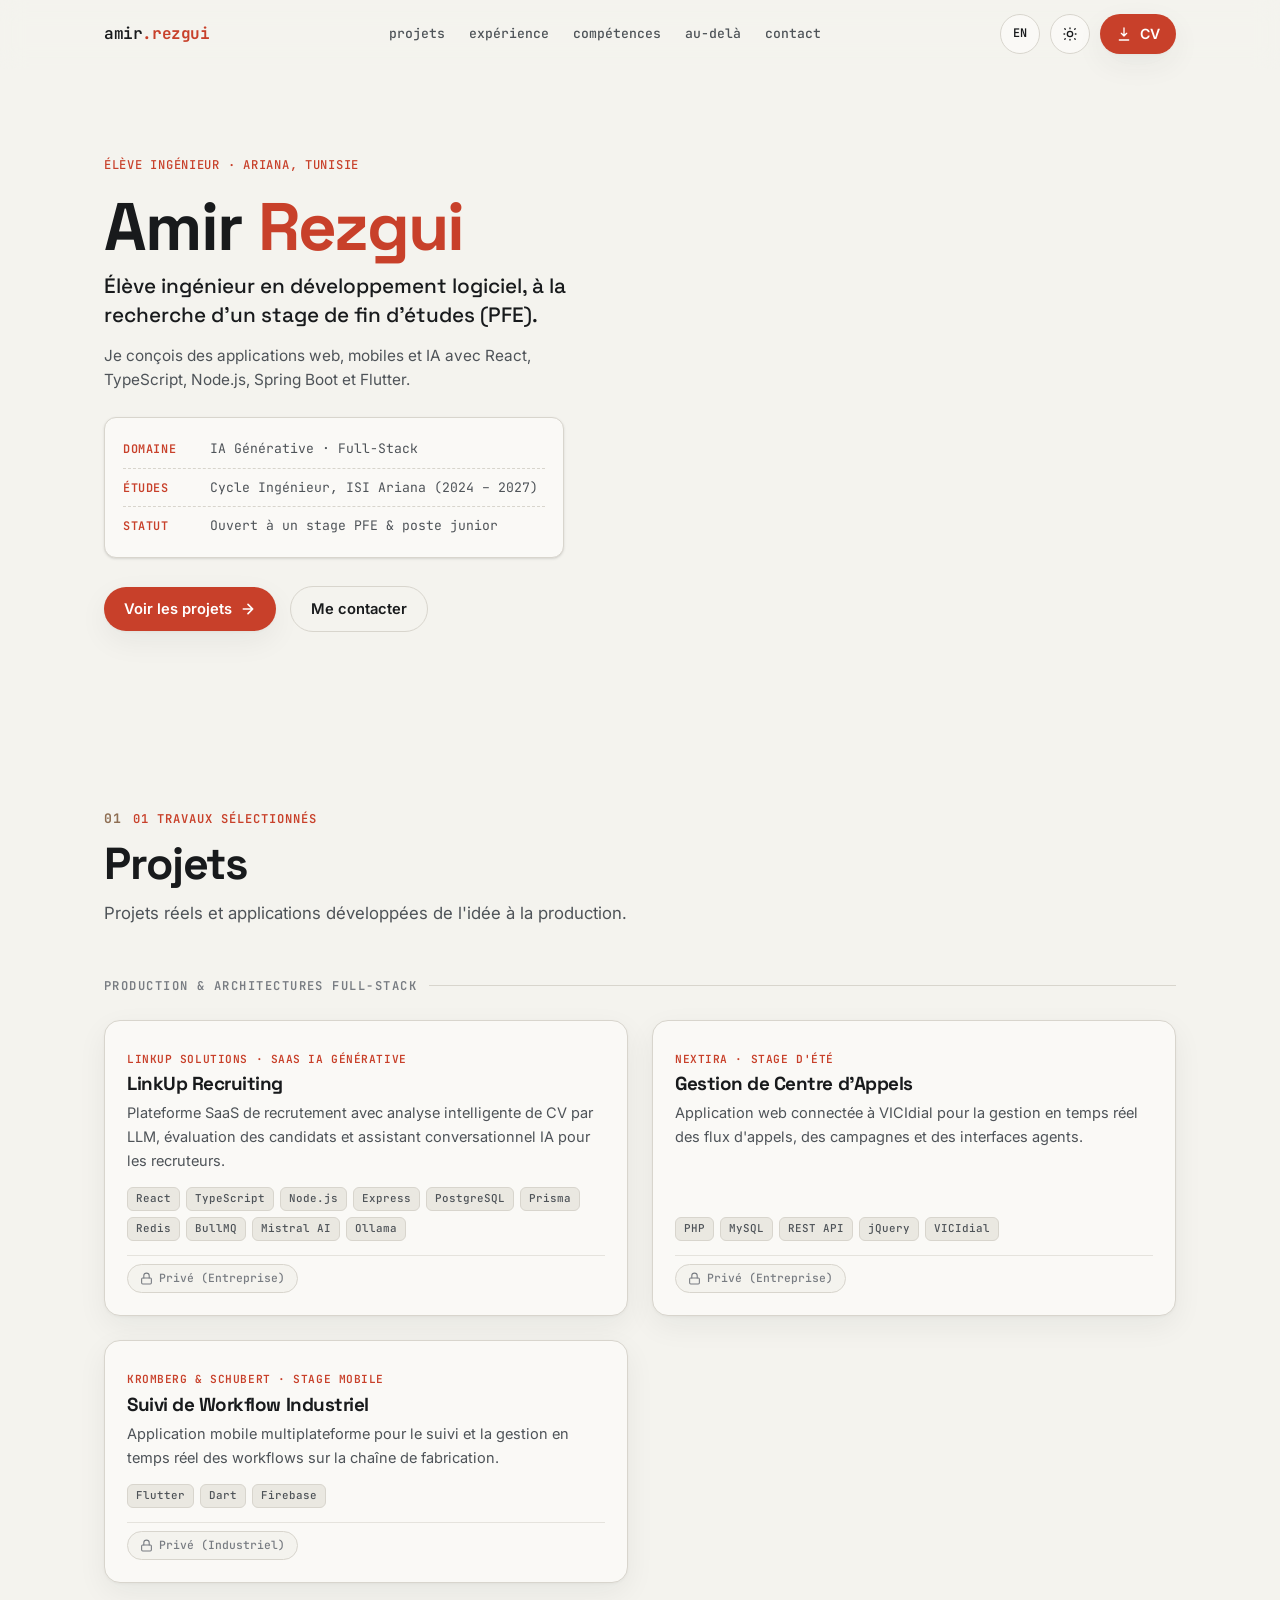
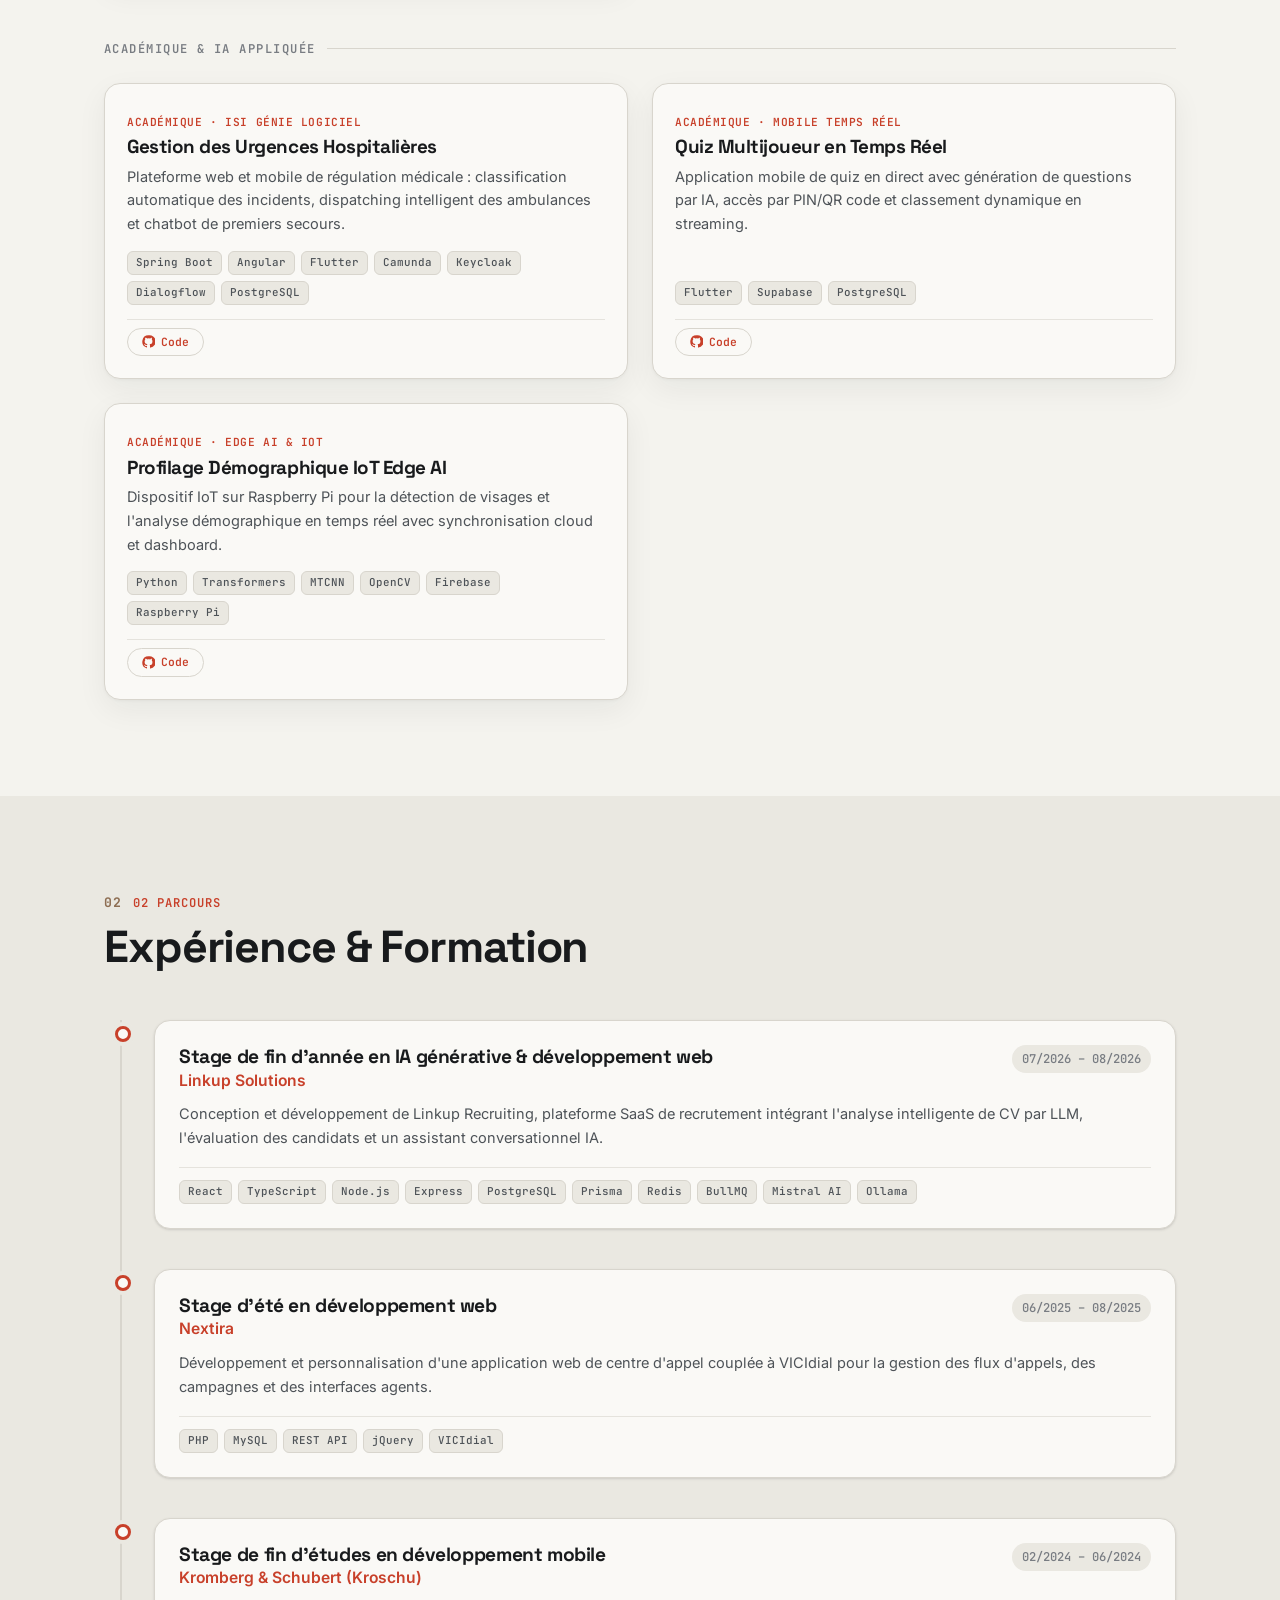
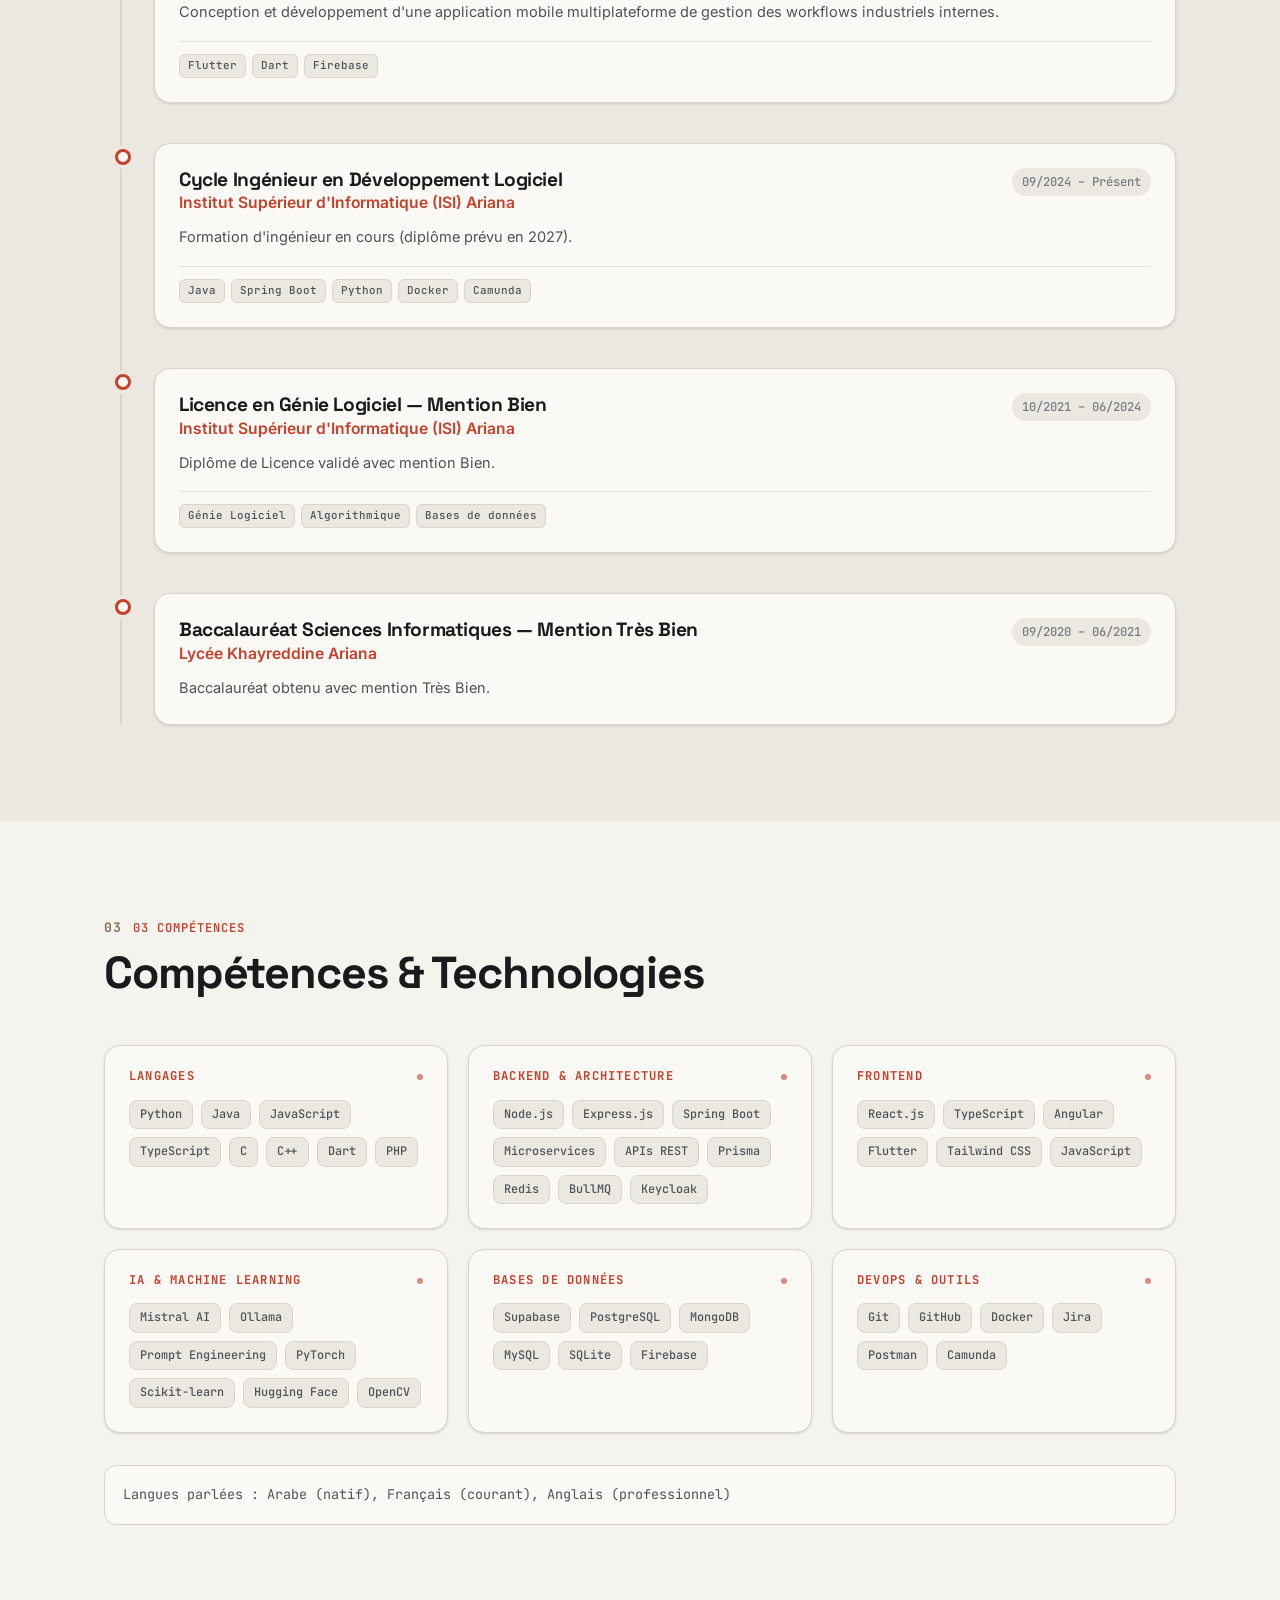
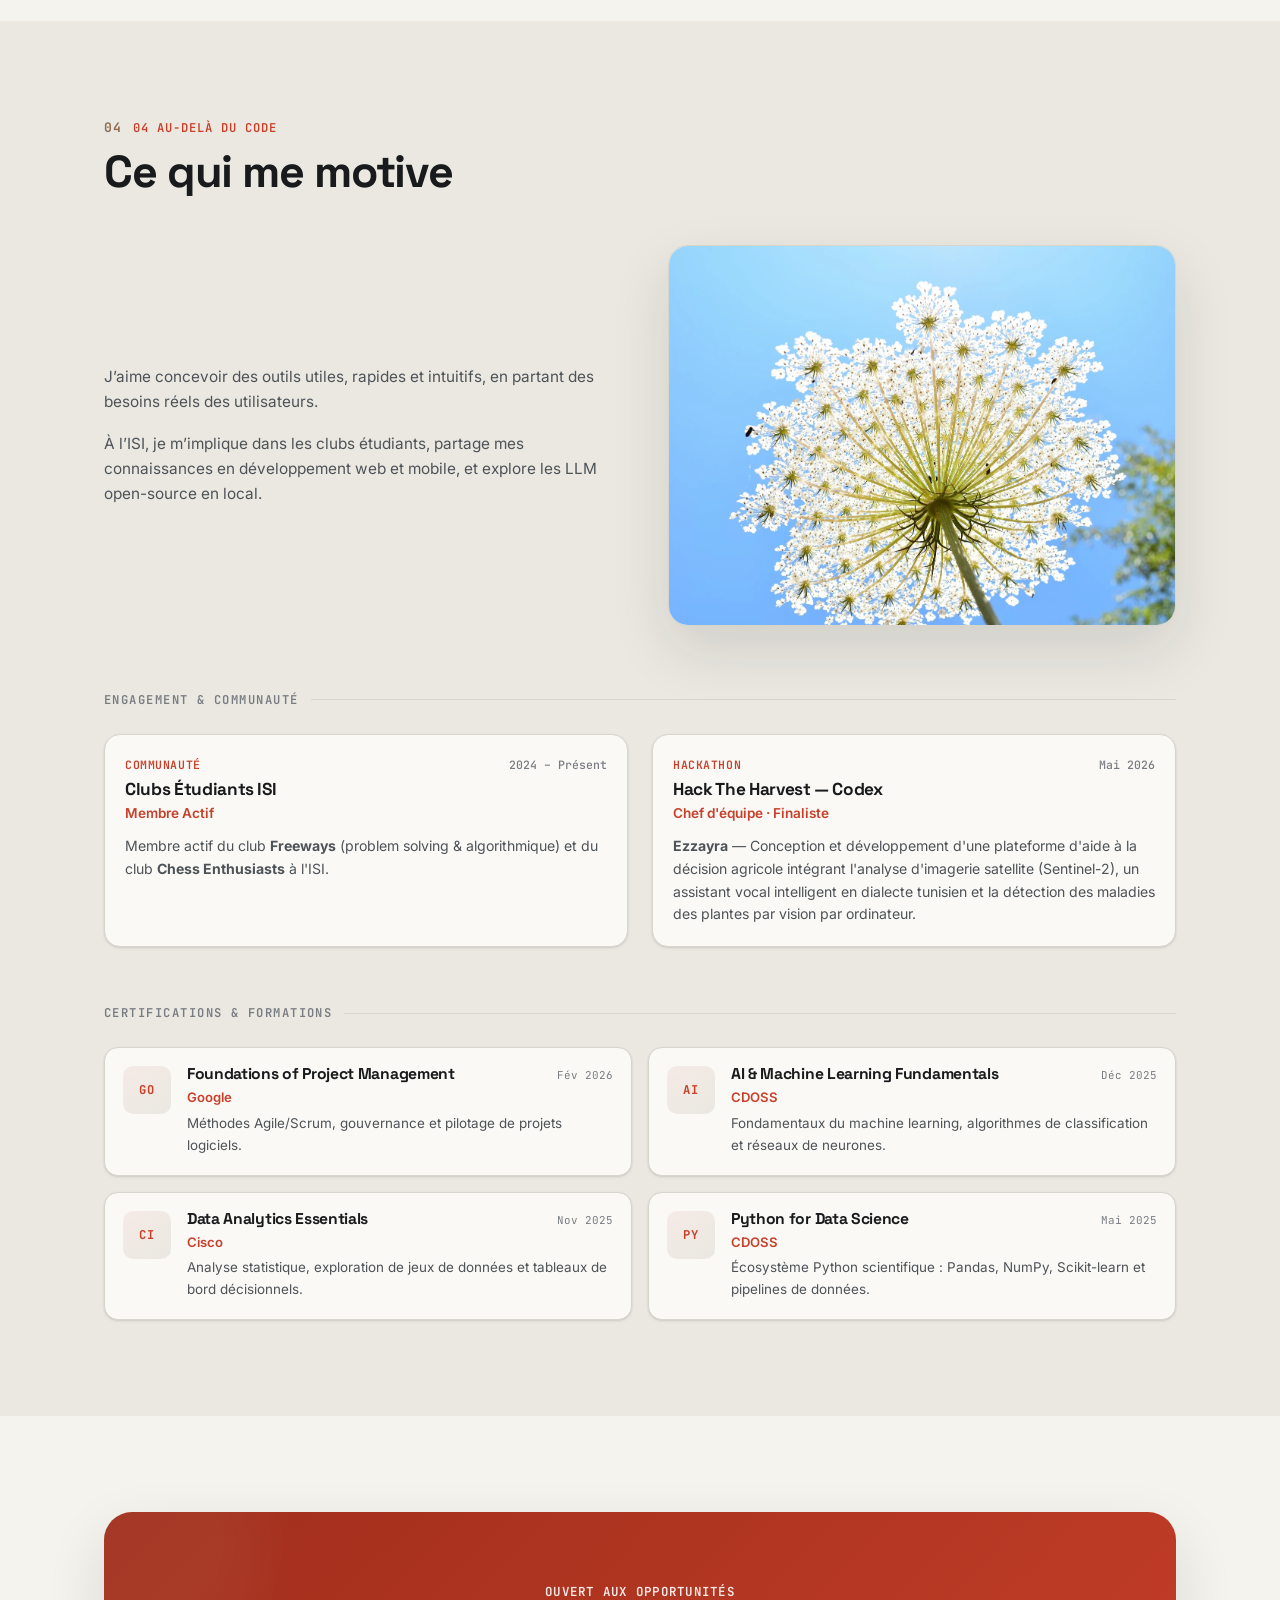
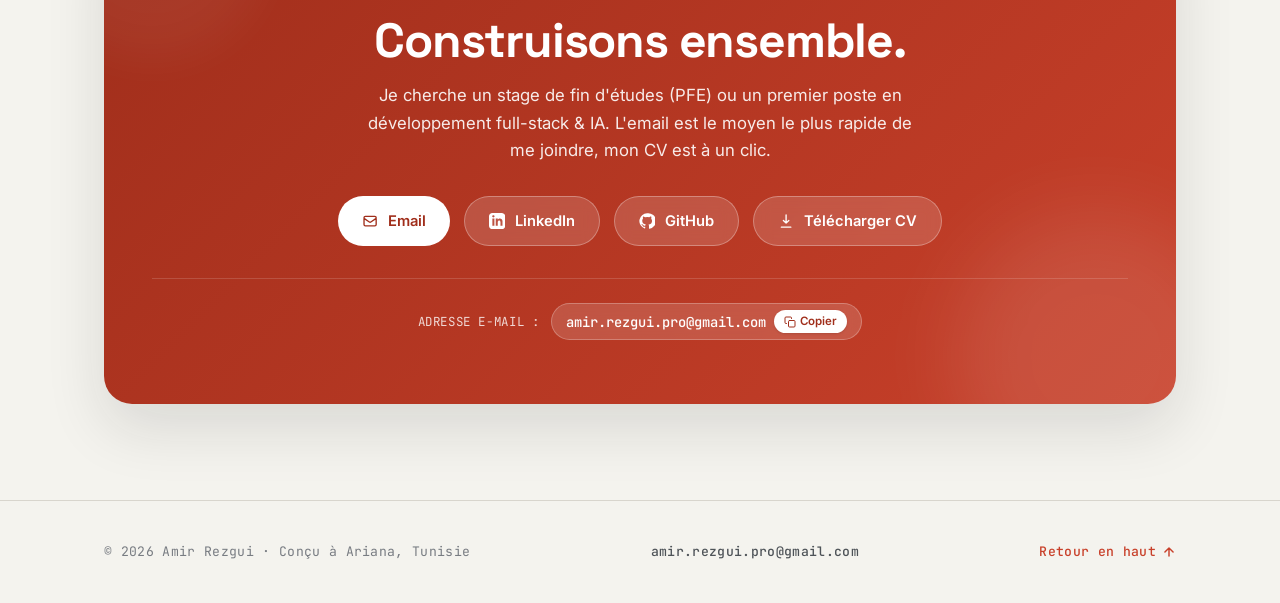
==== commit 098e85f6: "feat: deploy Japanese editorial theme and updated Ezzayra description" ====
--- a/index.html
+++ b/index.html
@@ -7,7 +7,7 @@
     <link rel="icon" type="image/png" sizes="16x16" href="/favicon-16x16.png" />
     <link rel="apple-touch-icon" sizes="180x180" href="/apple-touch-icon.png" />
     <meta name="viewport" content="width=device-width, initial-scale=1.0" />
-    <meta name="theme-color" content="#5E6E2A" />
+    <meta name="theme-color" content="#C8402A" />
     
     <!-- Primary Meta Tags -->
     <title>Amir Rezgui · Ingénieur Full-Stack & IA</title>
@@ -73,8 +73,8 @@
     <link rel="preconnect" href="https://fonts.googleapis.com" />
     <link rel="preconnect" href="https://fonts.gstatic.com" crossorigin />
     <link href="https://fonts.googleapis.com/css2?family=Space+Grotesk:wght@400;500;600;700&family=JetBrains+Mono:wght@400;500;600&family=Inter:wght@400;500;600&display=swap" rel="stylesheet" />
-    <script type="module" crossorigin src="/assets/index-Xp11WdEq.js"></script>
-    <link rel="stylesheet" crossorigin href="/assets/index-CXbNT6LT.css">
+    <script type="module" crossorigin src="/assets/index-Dp1e0gGW.js"></script>
+    <link rel="stylesheet" crossorigin href="/assets/index-DOLXFoxB.css">
   </head>
   <body>
     <div id="root"></div>
--- a/assets/index-DOLXFoxB.css
+++ b/assets/index-DOLXFoxB.css
@@ -0,0 +1 @@
+@import"https://fonts.googleapis.com/css2?family=Space+Grotesk:wght@400;500;600;700&family=JetBrains+Mono:wght@400;500;600&family=Inter:wght@400;500;600&display=swap";@layer components;@layer properties{@supports (((-webkit-hyphens:none)) and (not (margin-trim:inline))) or ((-moz-orient:inline) and (not (color:rgb(from red r g b)))){*,:before,:after,::backdrop{--tw-rotate-x:initial;--tw-rotate-y:initial;--tw-rotate-z:initial;--tw-skew-x:initial;--tw-skew-y:initial;--tw-space-y-reverse:0;--tw-border-style:solid;--tw-leading:initial;--tw-font-weight:initial;--tw-tracking:initial;--tw-shadow:0 0 #0000;--tw-shadow-color:initial;--tw-shadow-alpha:100%;--tw-inset-shadow:0 0 #0000;--tw-inset-shadow-color:initial;--tw-inset-shadow-alpha:100%;--tw-ring-color:initial;--tw-ring-shadow:0 0 #0000;--tw-inset-ring-color:initial;--tw-inset-ring-shadow:0 0 #0000;--tw-ring-inset:initial;--tw-ring-offset-width:0px;--tw-ring-offset-color:#fff;--tw-ring-offset-shadow:0 0 #0000;--tw-blur:initial;--tw-brightness:initial;--tw-contrast:initial;--tw-grayscale:initial;--tw-hue-rotate:initial;--tw-invert:initial;--tw-opacity:initial;--tw-saturate:initial;--tw-sepia:initial;--tw-drop-shadow:initial;--tw-drop-shadow-color:initial;--tw-drop-shadow-alpha:100%;--tw-drop-shadow-size:initial;--tw-backdrop-blur:initial;--tw-backdrop-brightness:initial;--tw-backdrop-contrast:initial;--tw-backdrop-grayscale:initial;--tw-backdrop-hue-rotate:initial;--tw-backdrop-invert:initial;--tw-backdrop-opacity:initial;--tw-backdrop-saturate:initial;--tw-backdrop-sepia:initial;--tw-duration:initial;--tw-translate-x:0;--tw-translate-y:0;--tw-translate-z:0;--tw-scale-x:1;--tw-scale-y:1;--tw-scale-z:1}}}@layer theme{:root,:host{--font-sans:"Inter", system-ui, -apple-system, Segoe UI, Roboto, sans-serif;--font-mono:"JetBrains Mono", ui-monospace, Menlo, monospace;--color-white:#fff;--spacing:.25rem;--text-xs:.75rem;--text-xs--line-height:calc(1 / .75);--text-base:1rem;--text-base--line-height: 1.5 ;--text-xl:1.25rem;--text-xl--line-height:calc(1.75 / 1.25);--text-2xl:1.5rem;--text-2xl--line-height:calc(2 / 1.5);--font-weight-medium:500;--font-weight-semibold:600;--font-weight-bold:700;--tracking-tight:-.025em;--tracking-wide:.025em;--tracking-wider:.05em;--leading-tight:1.25;--leading-normal:1.5;--leading-relaxed:1.625;--shadow-lg:0 24px 60px #181a1c1f;--animate-pulse:pulse 2s cubic-bezier(.4, 0, .6, 1) infinite;--animate-bounce:bounce 1s infinite;--blur-sm:8px;--blur-xl:24px;--blur-2xl:40px;--default-transition-duration:.15s;--default-transition-timing-function:cubic-bezier(.4, 0, .2, 1);--default-font-family:var(--font-sans);--default-mono-font-family:var(--font-mono);--color-bg:#f4f3ee;--color-bg-alt:#eae8e1;--color-surface:#faf9f6;--color-border:#d8d5cd;--color-ink:#181a1c;--color-ink-soft:#4e5358;--color-ink-faint:#787c82;--color-accent:#c8402a;--color-accent-deep:#a02e1b;--color-accent-2:#8e6e53;--color-accent-soft:#f5eae6;--color-on-accent:#fff;--shadow-card:0 1px 3px #181a1c0a, 0 10px 30px #181a1c0f;--font-display:"Space Grotesk", system-ui, sans-serif}}@layer base{*,:after,:before,::backdrop{box-sizing:border-box;border:0 solid;margin:0;padding:0}::file-selector-button{box-sizing:border-box;border:0 solid;margin:0;padding:0}html,:host{-webkit-text-size-adjust:100%;tab-size:4;line-height:1.5;font-family:var(--default-font-family,-apple-system, BlinkMacSystemFont, "Segoe UI", Roboto, "Helvetica Neue", "Noto Sans", Arial, sans-serif, "Apple Color Emoji", "Segoe UI Emoji", "Segoe UI Symbol", "Noto Color Emoji");font-feature-settings:var(--default-font-feature-settings,normal);font-variation-settings:var(--default-font-variation-settings,normal);-webkit-tap-highlight-color:transparent}hr{height:0;color:inherit;border-top-width:1px}abbr:where([title]){-webkit-text-decoration:underline dotted;text-decoration:underline dotted}h1,h2,h3,h4,h5,h6{font-size:inherit;font-weight:inherit}a{color:inherit;-webkit-text-decoration:inherit;text-decoration:inherit}b,strong{font-weight:bolder}code,kbd,samp,pre{font-family:var(--default-mono-font-family,ui-monospace, SFMono-Regular, Menlo, Monaco, Consolas, "Liberation Mono", "Courier New", monospace);font-feature-settings:var(--default-mono-font-feature-settings,normal);font-variation-settings:var(--default-mono-font-variation-settings,normal);font-size:1em}small{font-size:80%}sub,sup{vertical-align:baseline;font-size:75%;line-height:0;position:relative}sub{bottom:-.25em}sup{top:-.5em}table{text-indent:0;border-color:inherit;border-collapse:collapse}:-moz-focusring:where(:not(iframe)){outline:auto}progress{vertical-align:baseline}summary{display:list-item}ol,ul,menu{list-style:none}img,svg,video,canvas,audio,iframe,embed,object{vertical-align:middle;display:block}img,video{max-width:100%;height:auto}button,input,select,optgroup,textarea{font:inherit;font-feature-settings:inherit;font-variation-settings:inherit;letter-spacing:inherit;color:inherit;opacity:1;background-color:#0000;border-radius:0}::file-selector-button{font:inherit;font-feature-settings:inherit;font-variation-settings:inherit;letter-spacing:inherit;color:inherit;opacity:1;background-color:#0000;border-radius:0}:where(select:is([multiple],[size])) optgroup{font-weight:bolder}:where(select:is([multiple],[size])) optgroup option{padding-inline-start:20px}::file-selector-button{margin-inline-end:4px}::placeholder{opacity:1}@supports (not ((-webkit-appearance:-apple-pay-button))) or (contain-intrinsic-size:1px){::placeholder{color:currentColor}@supports (color:color-mix(in lab,red,red)){::placeholder{color:color-mix(in oklab,currentcolor 50%,transparent)}}}textarea{resize:vertical}::-webkit-search-decoration{-webkit-appearance:none}::-webkit-date-and-time-value{min-height:1lh;text-align:inherit}::-webkit-datetime-edit{display:inline-flex}::-webkit-datetime-edit-fields-wrapper{padding:0}::-webkit-datetime-edit{padding-block:0}::-webkit-datetime-edit-year-field{padding-block:0}::-webkit-datetime-edit-month-field{padding-block:0}::-webkit-datetime-edit-day-field{padding-block:0}::-webkit-datetime-edit-hour-field{padding-block:0}::-webkit-datetime-edit-minute-field{padding-block:0}::-webkit-datetime-edit-second-field{padding-block:0}::-webkit-datetime-edit-millisecond-field{padding-block:0}::-webkit-datetime-edit-meridiem-field{padding-block:0}::-webkit-calendar-picker-indicator{line-height:1}:-moz-ui-invalid{box-shadow:none}button,input:where([type=button],[type=reset],[type=submit]){appearance:button}::file-selector-button{appearance:button}::-webkit-inner-spin-button{height:auto}::-webkit-outer-spin-button{height:auto}[hidden]:where(:not([hidden=until-found])){display:none!important}*{box-sizing:border-box}html{scroll-behavior:smooth}body{background:var(--color-bg);color:var(--color-ink);font-family:var(--font-sans);-webkit-font-smoothing:antialiased;margin:0;font-size:17px;line-height:1.65;overflow-x:hidden}h1,h2,h3,h4{font-family:var(--font-display);letter-spacing:-.02em;margin:0;font-weight:600;line-height:1.08}a{color:inherit;text-decoration:none}img{max-width:100%;display:block}}@layer utilities{.pointer-events-none{pointer-events:none}.absolute{position:absolute}.fixed{position:fixed}.relative{position:relative}.sticky{position:sticky}.inset-0{inset:0}.-top-20{top:calc(var(--spacing) * -20)}.top-0{top:0}.top-1\.5{top:calc(var(--spacing) * 1.5)}.-right-16{right:calc(var(--spacing) * -16)}.right-6{right:calc(var(--spacing) * 6)}.-bottom-24{bottom:calc(var(--spacing) * -24)}.bottom-6{bottom:calc(var(--spacing) * 6)}.bottom-20{bottom:calc(var(--spacing) * 20)}.-left-16{left:calc(var(--spacing) * -16)}.-left-\[31px\]{left:-31px}.z-10{z-index:10}.z-40{z-index:40}.z-50{z-index:50}.container{width:100%}@media(min-width:40rem){.container{max-width:40rem}}@media(min-width:48rem){.container{max-width:48rem}}@media(min-width:64rem){.container{max-width:64rem}}@media(min-width:80rem){.container{max-width:80rem}}@media(min-width:96rem){.container{max-width:96rem}}.mx-auto{margin-inline:auto}.my-2{margin-block:calc(var(--spacing) * 2)}.mt-1{margin-top:var(--spacing)}.mt-2{margin-top:calc(var(--spacing) * 2)}.mt-2\.5{margin-top:calc(var(--spacing) * 2.5)}.mt-3{margin-top:calc(var(--spacing) * 3)}.mt-4{margin-top:calc(var(--spacing) * 4)}.mt-8{margin-top:calc(var(--spacing) * 8)}.mb-0\.5{margin-bottom:calc(var(--spacing) * .5)}.mb-1{margin-bottom:var(--spacing)}.mb-1\.5{margin-bottom:calc(var(--spacing) * 1.5)}.mb-2{margin-bottom:calc(var(--spacing) * 2)}.mb-2\.5{margin-bottom:calc(var(--spacing) * 2.5)}.mb-3\.5{margin-bottom:calc(var(--spacing) * 3.5)}.mb-4{margin-bottom:calc(var(--spacing) * 4)}.mb-6{margin-bottom:calc(var(--spacing) * 6)}.mb-7{margin-bottom:calc(var(--spacing) * 7)}.mb-8{margin-bottom:calc(var(--spacing) * 8)}.mb-12{margin-bottom:calc(var(--spacing) * 12)}.mb-14{margin-bottom:calc(var(--spacing) * 14)}.mb-16{margin-bottom:calc(var(--spacing) * 16)}.ml-2\.5{margin-left:calc(var(--spacing) * 2.5)}.contents{display:contents}.flex{display:flex}.grid{display:grid}.hidden{display:none}.inline-block{display:inline-block}.inline-flex{display:inline-flex}.aspect-\[4\/3\]{aspect-ratio:4/3}.aspect-\[16\/10\]{aspect-ratio:16/10}.h-1\.5{height:calc(var(--spacing) * 1.5)}.h-2{height:calc(var(--spacing) * 2)}.h-3{height:calc(var(--spacing) * 3)}.h-3\.5{height:calc(var(--spacing) * 3.5)}.h-4{height:calc(var(--spacing) * 4)}.h-5{height:calc(var(--spacing) * 5)}.h-7{height:calc(var(--spacing) * 7)}.h-8{height:calc(var(--spacing) * 8)}.h-9{height:calc(var(--spacing) * 9)}.h-10{height:calc(var(--spacing) * 10)}.h-12{height:calc(var(--spacing) * 12)}.h-16{height:calc(var(--spacing) * 16)}.h-56{height:calc(var(--spacing) * 56)}.h-72{height:calc(var(--spacing) * 72)}.h-\[1\.1em\]{height:1.1em}.h-\[13px\]{height:13px}.h-\[540px\]{height:540px}.h-full{height:100%}.h-px{height:1px}.max-h-\[calc\(100vh-6\.5rem\)\]{max-height:calc(100vh - 6.5rem)}.min-h-screen{min-height:100vh}.w-1\.5{width:calc(var(--spacing) * 1.5)}.w-2{width:calc(var(--spacing) * 2)}.w-3{width:calc(var(--spacing) * 3)}.w-3\.5{width:calc(var(--spacing) * 3.5)}.w-4{width:calc(var(--spacing) * 4)}.w-5{width:calc(var(--spacing) * 5)}.w-7{width:calc(var(--spacing) * 7)}.w-8{width:calc(var(--spacing) * 8)}.w-9{width:calc(var(--spacing) * 9)}.w-10{width:calc(var(--spacing) * 10)}.w-12{width:calc(var(--spacing) * 12)}.w-16{width:calc(var(--spacing) * 16)}.w-56{width:calc(var(--spacing) * 56)}.w-72{width:calc(var(--spacing) * 72)}.w-\[1\.1em\]{width:1.1em}.w-\[13px\]{width:13px}.w-\[390px\]{width:390px}.w-fit{width:fit-content}.w-full{width:100%}.max-w-\[42ch\]{max-width:42ch}.max-w-\[48ch\]{max-width:48ch}.max-w-\[50ch\]{max-width:50ch}.max-w-\[68ch\]{max-width:68ch}.max-w-\[88\%\]{max-width:88%}.max-w-\[460px\]{max-width:460px}.max-w-\[680px\]{max-width:680px}.max-w-\[1120px\]{max-width:1120px}.max-w-\[calc\(100vw-2\.5rem\)\]{max-width:calc(100vw - 2.5rem)}.min-w-0{min-width:0}.min-w-\[75px\]{min-width:75px}.flex-1{flex:1}.flex-none{flex:none}.transform{transform:var(--tw-rotate-x,) var(--tw-rotate-y,) var(--tw-rotate-z,) var(--tw-skew-x,) var(--tw-skew-y,)}.animate-bounce{animation:var(--animate-bounce)}.animate-pulse{animation:var(--animate-pulse)}.cursor-default{cursor:default}.cursor-pointer{cursor:pointer}.grid-cols-1{grid-template-columns:repeat(1,minmax(0,1fr))}.flex-col{flex-direction:column}.flex-wrap{flex-wrap:wrap}.items-baseline{align-items:baseline}.items-center{align-items:center}.items-end{align-items:flex-end}.items-start{align-items:flex-start}.items-stretch{align-items:stretch}.justify-between{justify-content:space-between}.justify-center{justify-content:center}.gap-1{gap:var(--spacing)}.gap-1\.5{gap:calc(var(--spacing) * 1.5)}.gap-2{gap:calc(var(--spacing) * 2)}.gap-2\.5{gap:calc(var(--spacing) * 2.5)}.gap-3{gap:calc(var(--spacing) * 3)}.gap-3\.5{gap:calc(var(--spacing) * 3.5)}.gap-4{gap:calc(var(--spacing) * 4)}.gap-5{gap:calc(var(--spacing) * 5)}.gap-6{gap:calc(var(--spacing) * 6)}.gap-10{gap:calc(var(--spacing) * 10)}:where(.space-y-3\.5>:not(:last-child)){--tw-space-y-reverse:0;margin-block-start:calc(calc(var(--spacing) * 3.5) * var(--tw-space-y-reverse));margin-block-end:calc(calc(var(--spacing) * 3.5) * calc(1 - var(--tw-space-y-reverse)))}:where(.space-y-4>:not(:last-child)){--tw-space-y-reverse:0;margin-block-start:calc(calc(var(--spacing) * 4) * var(--tw-space-y-reverse));margin-block-end:calc(calc(var(--spacing) * 4) * calc(1 - var(--tw-space-y-reverse)))}:where(.space-y-10>:not(:last-child)){--tw-space-y-reverse:0;margin-block-start:calc(calc(var(--spacing) * 10) * var(--tw-space-y-reverse));margin-block-end:calc(calc(var(--spacing) * 10) * calc(1 - var(--tw-space-y-reverse)))}.truncate{text-overflow:ellipsis;white-space:nowrap;overflow:hidden}.overflow-hidden{overflow:hidden}.overflow-y-auto{overflow-y:auto}.rounded{border-radius:.25rem}.rounded-\[6px\]{border-radius:6px}.rounded-\[8px\]{border-radius:8px}.rounded-\[10px\]{border-radius:10px}.rounded-\[12px\]{border-radius:12px}.rounded-\[14px\]{border-radius:14px}.rounded-\[16px\]{border-radius:16px}.rounded-\[20px\]{border-radius:20px}.rounded-\[22px\]{border-radius:22px}.rounded-\[28px\]{border-radius:28px}.rounded-full{border-radius:3.40282e38px}.rounded-r{border-top-right-radius:.25rem;border-bottom-right-radius:.25rem}.rounded-br-\[4px\]{border-bottom-right-radius:4px}.rounded-bl-\[4px\]{border-bottom-left-radius:4px}.border{border-style:var(--tw-border-style);border-width:1px}.border-2{border-style:var(--tw-border-style);border-width:2px}.border-3{border-style:var(--tw-border-style);border-width:3px}.border-t{border-top-style:var(--tw-border-style);border-top-width:1px}.border-b{border-bottom-style:var(--tw-border-style);border-bottom-width:1px}.border-l-2{border-left-style:var(--tw-border-style);border-left-width:2px}.border-dashed{--tw-border-style:dashed;border-style:dashed}.border-none{--tw-border-style:none;border-style:none}.border-accent{border-color:var(--color-accent)}.border-accent\/20{border-color:#c8402a33}@supports (color:color-mix(in lab,red,red)){.border-accent\/20{border-color:color-mix(in oklab,var(--color-accent) 20%,transparent)}}.border-border{border-color:var(--color-border)}.border-border\/60{border-color:#d8d5cd99}@supports (color:color-mix(in lab,red,red)){.border-border\/60{border-color:color-mix(in oklab,var(--color-border) 60%,transparent)}}.border-transparent{border-color:#0000}.border-white\/15{border-color:#ffffff26}@supports (color:color-mix(in lab,red,red)){.border-white\/15{border-color:color-mix(in oklab,var(--color-white) 15%,transparent)}}.border-white\/25{border-color:#ffffff40}@supports (color:color-mix(in lab,red,red)){.border-white\/25{border-color:color-mix(in oklab,var(--color-white) 25%,transparent)}}.border-white\/30{border-color:#ffffff4d}@supports (color:color-mix(in lab,red,red)){.border-white\/30{border-color:color-mix(in oklab,var(--color-white) 30%,transparent)}}.bg-accent{background-color:var(--color-accent)}.bg-accent-soft{background-color:var(--color-accent-soft)}.bg-accent\/60{background-color:#c8402a99}@supports (color:color-mix(in lab,red,red)){.bg-accent\/60{background-color:color-mix(in oklab,var(--color-accent) 60%,transparent)}}.bg-bg{background-color:var(--color-bg)}.bg-bg-alt{background-color:var(--color-bg-alt)}.bg-bg-alt\/30{background-color:#eae8e14d}@supports (color:color-mix(in lab,red,red)){.bg-bg-alt\/30{background-color:color-mix(in oklab,var(--color-bg-alt) 30%,transparent)}}.bg-bg-alt\/40{background-color:#eae8e166}@supports (color:color-mix(in lab,red,red)){.bg-bg-alt\/40{background-color:color-mix(in oklab,var(--color-bg-alt) 40%,transparent)}}.bg-border{background-color:var(--color-border)}.bg-surface{background-color:var(--color-surface)}.bg-transparent{background-color:#0000}.bg-white{background-color:var(--color-white)}.bg-white\/5{background-color:#ffffff0d}@supports (color:color-mix(in lab,red,red)){.bg-white\/5{background-color:color-mix(in oklab,var(--color-white) 5%,transparent)}}.bg-white\/10{background-color:#ffffff1a}@supports (color:color-mix(in lab,red,red)){.bg-white\/10{background-color:color-mix(in oklab,var(--color-white) 10%,transparent)}}.bg-white\/15{background-color:#ffffff26}@supports (color:color-mix(in lab,red,red)){.bg-white\/15{background-color:color-mix(in oklab,var(--color-white) 15%,transparent)}}.object-cover{object-fit:cover}.p-3{padding:calc(var(--spacing) * 3)}.p-4{padding:calc(var(--spacing) * 4)}.p-4\.5{padding:calc(var(--spacing) * 4.5)}.p-5{padding:calc(var(--spacing) * 5)}.p-5\.5{padding:calc(var(--spacing) * 5.5)}.p-6{padding:calc(var(--spacing) * 6)}.px-1\.5{padding-inline:calc(var(--spacing) * 1.5)}.px-2{padding-inline:calc(var(--spacing) * 2)}.px-2\.5{padding-inline:calc(var(--spacing) * 2.5)}.px-3{padding-inline:calc(var(--spacing) * 3)}.px-3\.5{padding-inline:calc(var(--spacing) * 3.5)}.px-4{padding-inline:calc(var(--spacing) * 4)}.px-4\.5{padding-inline:calc(var(--spacing) * 4.5)}.px-5{padding-inline:calc(var(--spacing) * 5)}.px-6{padding-inline:calc(var(--spacing) * 6)}.py-0\.5{padding-block:calc(var(--spacing) * .5)}.py-1{padding-block:var(--spacing)}.py-1\.5{padding-block:calc(var(--spacing) * 1.5)}.py-2{padding-block:calc(var(--spacing) * 2)}.py-2\.5{padding-block:calc(var(--spacing) * 2.5)}.py-3{padding-block:calc(var(--spacing) * 3)}.py-3\.5{padding-block:calc(var(--spacing) * 3.5)}.py-4{padding-block:calc(var(--spacing) * 4)}.py-10{padding-block:calc(var(--spacing) * 10)}.py-12{padding-block:calc(var(--spacing) * 12)}.py-16{padding-block:calc(var(--spacing) * 16)}.pt-2{padding-top:calc(var(--spacing) * 2)}.pt-3{padding-top:calc(var(--spacing) * 3)}.pt-6{padding-top:calc(var(--spacing) * 6)}.pl-3{padding-left:calc(var(--spacing) * 3)}.pl-6{padding-left:calc(var(--spacing) * 6)}.text-center{text-align:center}.text-left{text-align:left}.font-display{font-family:var(--font-display)}.font-mono{font-family:var(--font-mono)}.font-sans{font-family:var(--font-sans)}.text-2xl{font-size:var(--text-2xl);line-height:var(--tw-leading,var(--text-2xl--line-height))}.text-base{font-size:var(--text-base);line-height:var(--tw-leading,var(--text-base--line-height))}.text-xl{font-size:var(--text-xl);line-height:var(--tw-leading,var(--text-xl--line-height))}.text-xs{font-size:var(--text-xs);line-height:var(--tw-leading,var(--text-xs--line-height))}.text-\[\.7rem\]{font-size:.7rem}.text-\[\.9rem\]{font-size:.9rem}.text-\[\.68rem\]{font-size:.68rem}.text-\[\.71rem\]{font-size:.71rem}.text-\[\.72rem\]{font-size:.72rem}.text-\[\.74rem\]{font-size:.74rem}.text-\[\.75rem\]{font-size:.75rem}.text-\[\.76rem\]{font-size:.76rem}.text-\[\.78rem\]{font-size:.78rem}.text-\[\.82rem\]{font-size:.82rem}.text-\[\.84rem\]{font-size:.84rem}.text-\[\.85rem\]{font-size:.85rem}.text-\[\.86rem\]{font-size:.86rem}.text-\[\.88rem\]{font-size:.88rem}.text-\[\.91rem\]{font-size:.91rem}.text-\[\.92rem\]{font-size:.92rem}.text-\[\.94rem\]{font-size:.94rem}.text-\[\.96rem\]{font-size:.96rem}.text-\[\.98rem\]{font-size:.98rem}.text-\[1\.2rem\]{font-size:1.2rem}.text-\[1\.05rem\]{font-size:1.05rem}.text-\[1\.08rem\]{font-size:1.08rem}.text-\[1\.18rem\]{font-size:1.18rem}.text-\[clamp\(1\.1rem\,1\.8vw\,1\.3rem\)\]{font-size:clamp(1.1rem,1.8vw,1.3rem)}.text-\[clamp\(2\.6rem\,5\.5vw\,4\.2rem\)\]{font-size:clamp(2.6rem,5.5vw,4.2rem)}.text-\[clamp\(2rem\,4\.2vw\,3rem\)\]{font-size:clamp(2rem,4.2vw,3rem)}.text-\[clamp\(2rem\,4vw\,2\.8rem\)\]{font-size:clamp(2rem,4vw,2.8rem)}.leading-\[1\.4\]{--tw-leading:1.4;line-height:1.4}.leading-\[1\.6\]{--tw-leading:1.6;line-height:1.6}.leading-\[1\.55\]{--tw-leading:1.55;line-height:1.55}.leading-\[1\.65\]{--tw-leading:1.65;line-height:1.65}.leading-normal{--tw-leading:var(--leading-normal);line-height:var(--leading-normal)}.leading-relaxed{--tw-leading:var(--leading-relaxed);line-height:var(--leading-relaxed)}.leading-tight{--tw-leading:var(--leading-tight);line-height:var(--leading-tight)}.font-bold{--tw-font-weight:var(--font-weight-bold);font-weight:var(--font-weight-bold)}.font-medium{--tw-font-weight:var(--font-weight-medium);font-weight:var(--font-weight-medium)}.font-semibold{--tw-font-weight:var(--font-weight-semibold);font-weight:var(--font-weight-semibold)}.tracking-\[\.1em\]{--tw-tracking:.1em;letter-spacing:.1em}.tracking-\[\.05em\]{--tw-tracking:.05em;letter-spacing:.05em}.tracking-\[\.06em\]{--tw-tracking:.06em;letter-spacing:.06em}.tracking-\[\.08em\]{--tw-tracking:.08em;letter-spacing:.08em}.tracking-\[\.12em\]{--tw-tracking:.12em;letter-spacing:.12em}.tracking-tight{--tw-tracking:var(--tracking-tight);letter-spacing:var(--tracking-tight)}.tracking-wide{--tw-tracking:var(--tracking-wide);letter-spacing:var(--tracking-wide)}.tracking-wider{--tw-tracking:var(--tracking-wider);letter-spacing:var(--tracking-wider)}.whitespace-nowrap{white-space:nowrap}.text-\[var\(--color-accent-deep\)\]{color:var(--color-accent-deep)}.text-accent{color:var(--color-accent)}.text-accent-2{color:var(--color-accent-2)}.text-ink{color:var(--color-ink)}.text-ink-faint{color:var(--color-ink-faint)}.text-ink-soft{color:var(--color-ink-soft)}.text-on-accent{color:var(--color-on-accent)}.text-white{color:var(--color-white)}.text-white\/80{color:#fffc}@supports (color:color-mix(in lab,red,red)){.text-white\/80{color:color-mix(in oklab,var(--color-white) 80%,transparent)}}.text-white\/90{color:#ffffffe6}@supports (color:color-mix(in lab,red,red)){.text-white\/90{color:color-mix(in oklab,var(--color-white) 90%,transparent)}}.uppercase{text-transform:uppercase}.opacity-0{opacity:0}.shadow-2xl{--tw-shadow:0 25px 50px -12px var(--tw-shadow-color,#00000040);box-shadow:var(--tw-inset-shadow),var(--tw-inset-ring-shadow),var(--tw-ring-offset-shadow),var(--tw-ring-shadow),var(--tw-shadow)}.shadow-md{--tw-shadow:0 4px 6px -1px var(--tw-shadow-color,#0000001a), 0 2px 4px -2px var(--tw-shadow-color,#0000001a);box-shadow:var(--tw-inset-shadow),var(--tw-inset-ring-shadow),var(--tw-ring-offset-shadow),var(--tw-ring-shadow),var(--tw-shadow)}.shadow-sm{--tw-shadow:0 1px 3px 0 var(--tw-shadow-color,#0000001a), 0 1px 2px -1px var(--tw-shadow-color,#0000001a);box-shadow:var(--tw-inset-shadow),var(--tw-inset-ring-shadow),var(--tw-ring-offset-shadow),var(--tw-ring-shadow),var(--tw-shadow)}.blur-2xl{--tw-blur:blur(var(--blur-2xl));filter:var(--tw-blur,) var(--tw-brightness,) var(--tw-contrast,) var(--tw-grayscale,) var(--tw-hue-rotate,) var(--tw-invert,) var(--tw-saturate,) var(--tw-sepia,) var(--tw-drop-shadow,)}.blur-xl{--tw-blur:blur(var(--blur-xl));filter:var(--tw-blur,) var(--tw-brightness,) var(--tw-contrast,) var(--tw-grayscale,) var(--tw-hue-rotate,) var(--tw-invert,) var(--tw-saturate,) var(--tw-sepia,) var(--tw-drop-shadow,)}.backdrop-blur-sm{--tw-backdrop-blur:blur(var(--blur-sm));-webkit-backdrop-filter:var(--tw-backdrop-blur,) var(--tw-backdrop-brightness,) var(--tw-backdrop-contrast,) var(--tw-backdrop-grayscale,) var(--tw-backdrop-hue-rotate,) var(--tw-backdrop-invert,) var(--tw-backdrop-opacity,) var(--tw-backdrop-saturate,) var(--tw-backdrop-sepia,);backdrop-filter:var(--tw-backdrop-blur,) var(--tw-backdrop-brightness,) var(--tw-backdrop-contrast,) var(--tw-backdrop-grayscale,) var(--tw-backdrop-hue-rotate,) var(--tw-backdrop-invert,) var(--tw-backdrop-opacity,) var(--tw-backdrop-saturate,) var(--tw-backdrop-sepia,)}.transition{transition-property:color,background-color,border-color,outline-color,text-decoration-color,fill,stroke,--tw-gradient-from,--tw-gradient-via,--tw-gradient-to,opacity,box-shadow,transform,translate,scale,rotate,filter,-webkit-backdrop-filter,backdrop-filter,display,content-visibility,overlay,pointer-events;transition-timing-function:var(--tw-ease,var(--default-transition-timing-function));transition-duration:var(--tw-duration,var(--default-transition-duration))}.transition-\[border-color\,background-color\]{transition-property:border-color,background-color;transition-timing-function:var(--tw-ease,var(--default-transition-timing-function));transition-duration:var(--tw-duration,var(--default-transition-duration))}.transition-all{transition-property:all;transition-timing-function:var(--tw-ease,var(--default-transition-timing-function));transition-duration:var(--tw-duration,var(--default-transition-duration))}.transition-colors{transition-property:color,background-color,border-color,outline-color,text-decoration-color,fill,stroke,--tw-gradient-from,--tw-gradient-via,--tw-gradient-to;transition-timing-function:var(--tw-ease,var(--default-transition-timing-function));transition-duration:var(--tw-duration,var(--default-transition-duration))}.transition-opacity{transition-property:opacity;transition-timing-function:var(--tw-ease,var(--default-transition-timing-function));transition-duration:var(--tw-duration,var(--default-transition-duration))}.transition-transform{transition-property:transform,translate,scale,rotate;transition-timing-function:var(--tw-ease,var(--default-transition-timing-function));transition-duration:var(--tw-duration,var(--default-transition-duration))}.duration-200{--tw-duration:.2s;transition-duration:.2s}.duration-300{--tw-duration:.3s;transition-duration:.3s}.outline-none{--tw-outline-style:none;outline-style:none}.select-all{-webkit-user-select:all;user-select:all}@media(hover:hover){.group-hover\:text-accent:is(:where(.group):hover *){color:var(--color-accent)}.group-hover\:opacity-100:is(:where(.group):hover *){opacity:1}}.selection\:bg-accent-soft ::selection{background-color:var(--color-accent-soft)}.selection\:bg-accent-soft::selection{background-color:var(--color-accent-soft)}.selection\:text-ink ::selection{color:var(--color-ink)}.selection\:text-ink::selection{color:var(--color-ink)}.placeholder\:text-ink-faint::placeholder{color:var(--color-ink-faint)}.last\:mb-0:last-child{margin-bottom:0}.focus-within\:border-accent:focus-within{border-color:var(--color-accent)}@media(hover:hover){.hover\:-translate-y-0\.5:hover{--tw-translate-y:calc(var(--spacing) * -.5);translate:var(--tw-translate-x) var(--tw-translate-y)}.hover\:-translate-y-1:hover{--tw-translate-y:calc(var(--spacing) * -1);translate:var(--tw-translate-x) var(--tw-translate-y)}.hover\:scale-105:hover{--tw-scale-x:105%;--tw-scale-y:105%;--tw-scale-z:105%;scale:var(--tw-scale-x) var(--tw-scale-y)}.hover\:scale-125:hover{--tw-scale-x:125%;--tw-scale-y:125%;--tw-scale-z:125%;scale:var(--tw-scale-x) var(--tw-scale-y)}.hover\:border-accent:hover{border-color:var(--color-accent)}.hover\:border-border:hover{border-color:var(--color-border)}.hover\:bg-accent-soft:hover{background-color:var(--color-accent-soft)}.hover\:bg-surface:hover{background-color:var(--color-surface)}.hover\:bg-white\/25:hover{background-color:#ffffff40}@supports (color:color-mix(in lab,red,red)){.hover\:bg-white\/25:hover{background-color:color-mix(in oklab,var(--color-white) 25%,transparent)}}.hover\:bg-white\/90:hover{background-color:#ffffffe6}@supports (color:color-mix(in lab,red,red)){.hover\:bg-white\/90:hover{background-color:color-mix(in oklab,var(--color-white) 90%,transparent)}}.hover\:bg-white\/95:hover{background-color:#fffffff2}@supports (color:color-mix(in lab,red,red)){.hover\:bg-white\/95:hover{background-color:color-mix(in oklab,var(--color-white) 95%,transparent)}}.hover\:text-accent:hover{color:var(--color-accent)}.hover\:text-ink:hover{color:var(--color-ink)}.hover\:underline:hover{text-decoration-line:underline}.hover\:opacity-85:hover{opacity:.85}.hover\:opacity-90:hover{opacity:.9}.hover\:shadow-lg:hover{--tw-shadow:0 24px 60px var(--tw-shadow-color,#181a1c1f);box-shadow:var(--tw-inset-shadow),var(--tw-inset-ring-shadow),var(--tw-ring-offset-shadow),var(--tw-ring-shadow),var(--tw-shadow)}.hover\:shadow-md:hover{--tw-shadow:0 4px 6px -1px var(--tw-shadow-color,#0000001a), 0 2px 4px -2px var(--tw-shadow-color,#0000001a);box-shadow:var(--tw-inset-shadow),var(--tw-inset-ring-shadow),var(--tw-ring-offset-shadow),var(--tw-ring-shadow),var(--tw-shadow)}}.active\:scale-95:active{--tw-scale-x:95%;--tw-scale-y:95%;--tw-scale-z:95%;scale:var(--tw-scale-x) var(--tw-scale-y)}.disabled\:cursor-not-allowed:disabled{cursor:not-allowed}.disabled\:opacity-40:disabled{opacity:.4}@media(min-width:40rem){.sm\:inline{display:inline}.sm\:grid-cols-2{grid-template-columns:repeat(2,minmax(0,1fr))}.sm\:flex-row{flex-direction:row}.sm\:items-baseline{align-items:baseline}.sm\:justify-between{justify-content:space-between}.sm\:gap-3{gap:calc(var(--spacing) * 3)}.sm\:px-12{padding-inline:calc(var(--spacing) * 12)}.sm\:py-16{padding-block:calc(var(--spacing) * 16)}}@media(min-width:48rem){.md\:-left-\[39px\]{left:-39px}.md\:mx-0{margin-inline:0}.md\:ml-4{margin-left:calc(var(--spacing) * 4)}.md\:flex{display:flex}.md\:hidden{display:none}.md\:max-w-none{max-width:none}.md\:grid-cols-2{grid-template-columns:repeat(2,minmax(0,1fr))}.md\:gap-14{gap:calc(var(--spacing) * 14)}.md\:py-20{padding-block:calc(var(--spacing) * 20)}.md\:py-24{padding-block:calc(var(--spacing) * 24)}.md\:pl-8{padding-left:calc(var(--spacing) * 8)}}@media(min-width:64rem){.lg\:grid-cols-3{grid-template-columns:repeat(3,minmax(0,1fr))}}}:root[data-theme=dark]{--color-bg:#131518;--color-bg-alt:#1a1d21;--color-surface:#1e2227;--color-border:#2d333b;--color-ink:#f0efea;--color-ink-soft:#b2b7bf;--color-ink-faint:#727882;--color-accent:#e5533d;--color-accent-deep:#c8402a;--color-accent-2:#d4a373;--color-accent-soft:#2e1a16;--color-on-accent:#fff;--shadow-card:0 1px 3px #0000004d, 0 10px 30px #00000073;--shadow-lg:0 24px 60px #0009}@media(prefers-color-scheme:dark){:root:not([data-theme=light]){--color-bg:#131518;--color-bg-alt:#1a1d21;--color-surface:#1e2227;--color-border:#2d333b;--color-ink:#f0efea;--color-ink-soft:#b2b7bf;--color-ink-faint:#727882;--color-accent:#e5533d;--color-accent-deep:#c8402a;--color-accent-2:#d4a373;--color-accent-soft:#2e1a16;--color-on-accent:#fff;--shadow-card:0 1px 3px #0000004d, 0 10px 30px #00000073;--shadow-lg:0 24px 60px #0009}}.text-on-accent{color:var(--color-on-accent)!important}.reveal{opacity:0;transition:opacity .7s cubic-bezier(.2,.7,.2,1),transform .7s cubic-bezier(.2,.7,.2,1);transform:translateY(22px)}.reveal.in{opacity:1;transform:none}@media(prefers-reduced-motion:reduce){.reveal{opacity:1!important;transition:none!important;transform:none!important}}@keyframes blink{0%,80%,to{opacity:.25}40%{opacity:1}}@property --tw-rotate-x{syntax:"*";inherits:false}@property --tw-rotate-y{syntax:"*";inherits:false}@property --tw-rotate-z{syntax:"*";inherits:false}@property --tw-skew-x{syntax:"*";inherits:false}@property --tw-skew-y{syntax:"*";inherits:false}@property --tw-space-y-reverse{syntax:"*";inherits:false;initial-value:0}@property --tw-border-style{syntax:"*";inherits:false;initial-value:solid}@property --tw-leading{syntax:"*";inherits:false}@property --tw-font-weight{syntax:"*";inherits:false}@property --tw-tracking{syntax:"*";inherits:false}@property --tw-shadow{syntax:"*";inherits:false;initial-value:0 0 #0000}@property --tw-shadow-color{syntax:"*";inherits:false}@property --tw-shadow-alpha{syntax:"<percentage>";inherits:false;initial-value:100%}@property --tw-inset-shadow{syntax:"*";inherits:false;initial-value:0 0 #0000}@property --tw-inset-shadow-color{syntax:"*";inherits:false}@property --tw-inset-shadow-alpha{syntax:"<percentage>";inherits:false;initial-value:100%}@property --tw-ring-color{syntax:"*";inherits:false}@property --tw-ring-shadow{syntax:"*";inherits:false;initial-value:0 0 #0000}@property --tw-inset-ring-color{syntax:"*";inherits:false}@property --tw-inset-ring-shadow{syntax:"*";inherits:false;initial-value:0 0 #0000}@property --tw-ring-inset{syntax:"*";inherits:false}@property --tw-ring-offset-width{syntax:"<length>";inherits:false;initial-value:0}@property --tw-ring-offset-color{syntax:"*";inherits:false;initial-value:#fff}@property --tw-ring-offset-shadow{syntax:"*";inherits:false;initial-value:0 0 #0000}@property --tw-blur{syntax:"*";inherits:false}@property --tw-brightness{syntax:"*";inherits:false}@property --tw-contrast{syntax:"*";inherits:false}@property --tw-grayscale{syntax:"*";inherits:false}@property --tw-hue-rotate{syntax:"*";inherits:false}@property --tw-invert{syntax:"*";inherits:false}@property --tw-opacity{syntax:"*";inherits:false}@property --tw-saturate{syntax:"*";inherits:false}@property --tw-sepia{syntax:"*";inherits:false}@property --tw-drop-shadow{syntax:"*";inherits:false}@property --tw-drop-shadow-color{syntax:"*";inherits:false}@property --tw-drop-shadow-alpha{syntax:"<percentage>";inherits:false;initial-value:100%}@property --tw-drop-shadow-size{syntax:"*";inherits:false}@property --tw-backdrop-blur{syntax:"*";inherits:false}@property --tw-backdrop-brightness{syntax:"*";inherits:false}@property --tw-backdrop-contrast{syntax:"*";inherits:false}@property --tw-backdrop-grayscale{syntax:"*";inherits:false}@property --tw-backdrop-hue-rotate{syntax:"*";inherits:false}@property --tw-backdrop-invert{syntax:"*";inherits:false}@property --tw-backdrop-opacity{syntax:"*";inherits:false}@property --tw-backdrop-saturate{syntax:"*";inherits:false}@property --tw-backdrop-sepia{syntax:"*";inherits:false}@property --tw-duration{syntax:"*";inherits:false}@property --tw-translate-x{syntax:"*";inherits:false;initial-value:0}@property --tw-translate-y{syntax:"*";inherits:false;initial-value:0}@property --tw-translate-z{syntax:"*";inherits:false;initial-value:0}@property --tw-scale-x{syntax:"*";inherits:false;initial-value:1}@property --tw-scale-y{syntax:"*";inherits:false;initial-value:1}@property --tw-scale-z{syntax:"*";inherits:false;initial-value:1}@keyframes pulse{50%{opacity:.5}}@keyframes bounce{0%,to{animation-timing-function:cubic-bezier(.8,0,1,1);transform:translateY(-25%)}50%{animation-timing-function:cubic-bezier(0,0,.2,1);transform:none}}
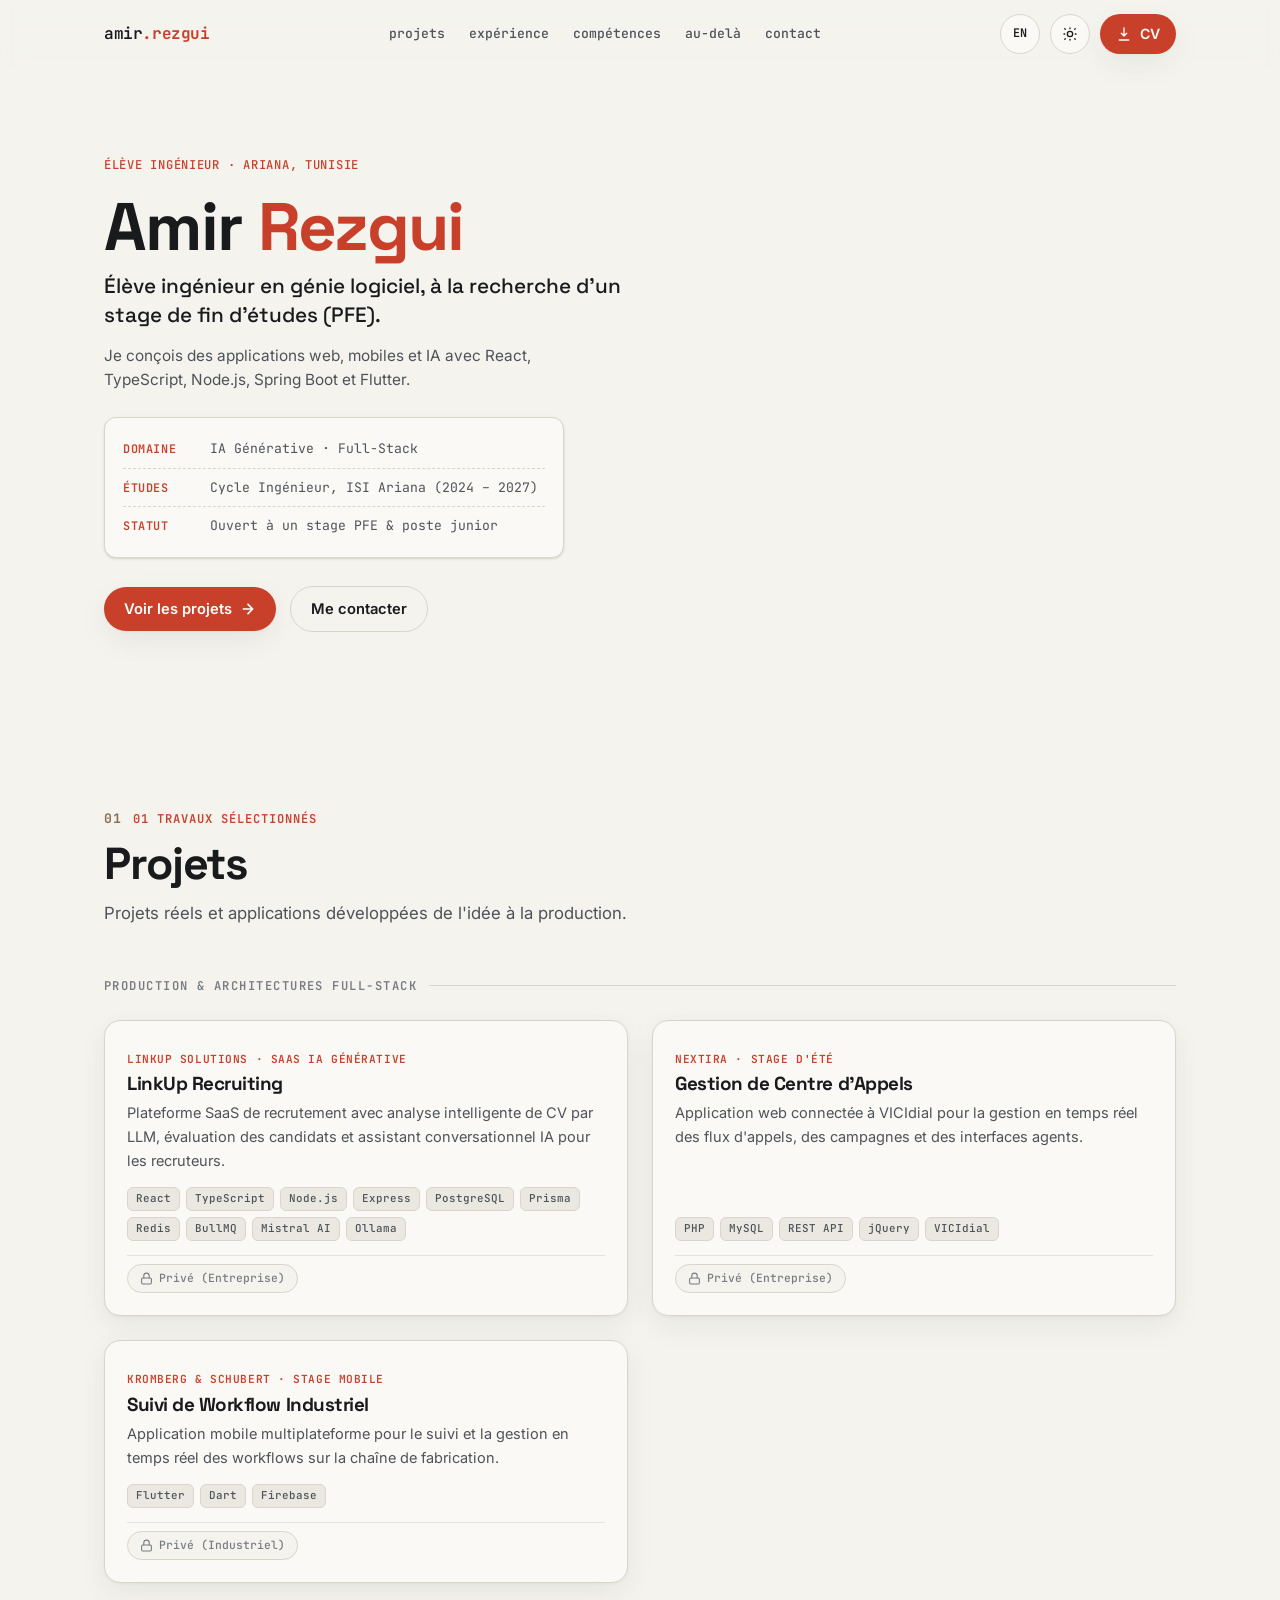
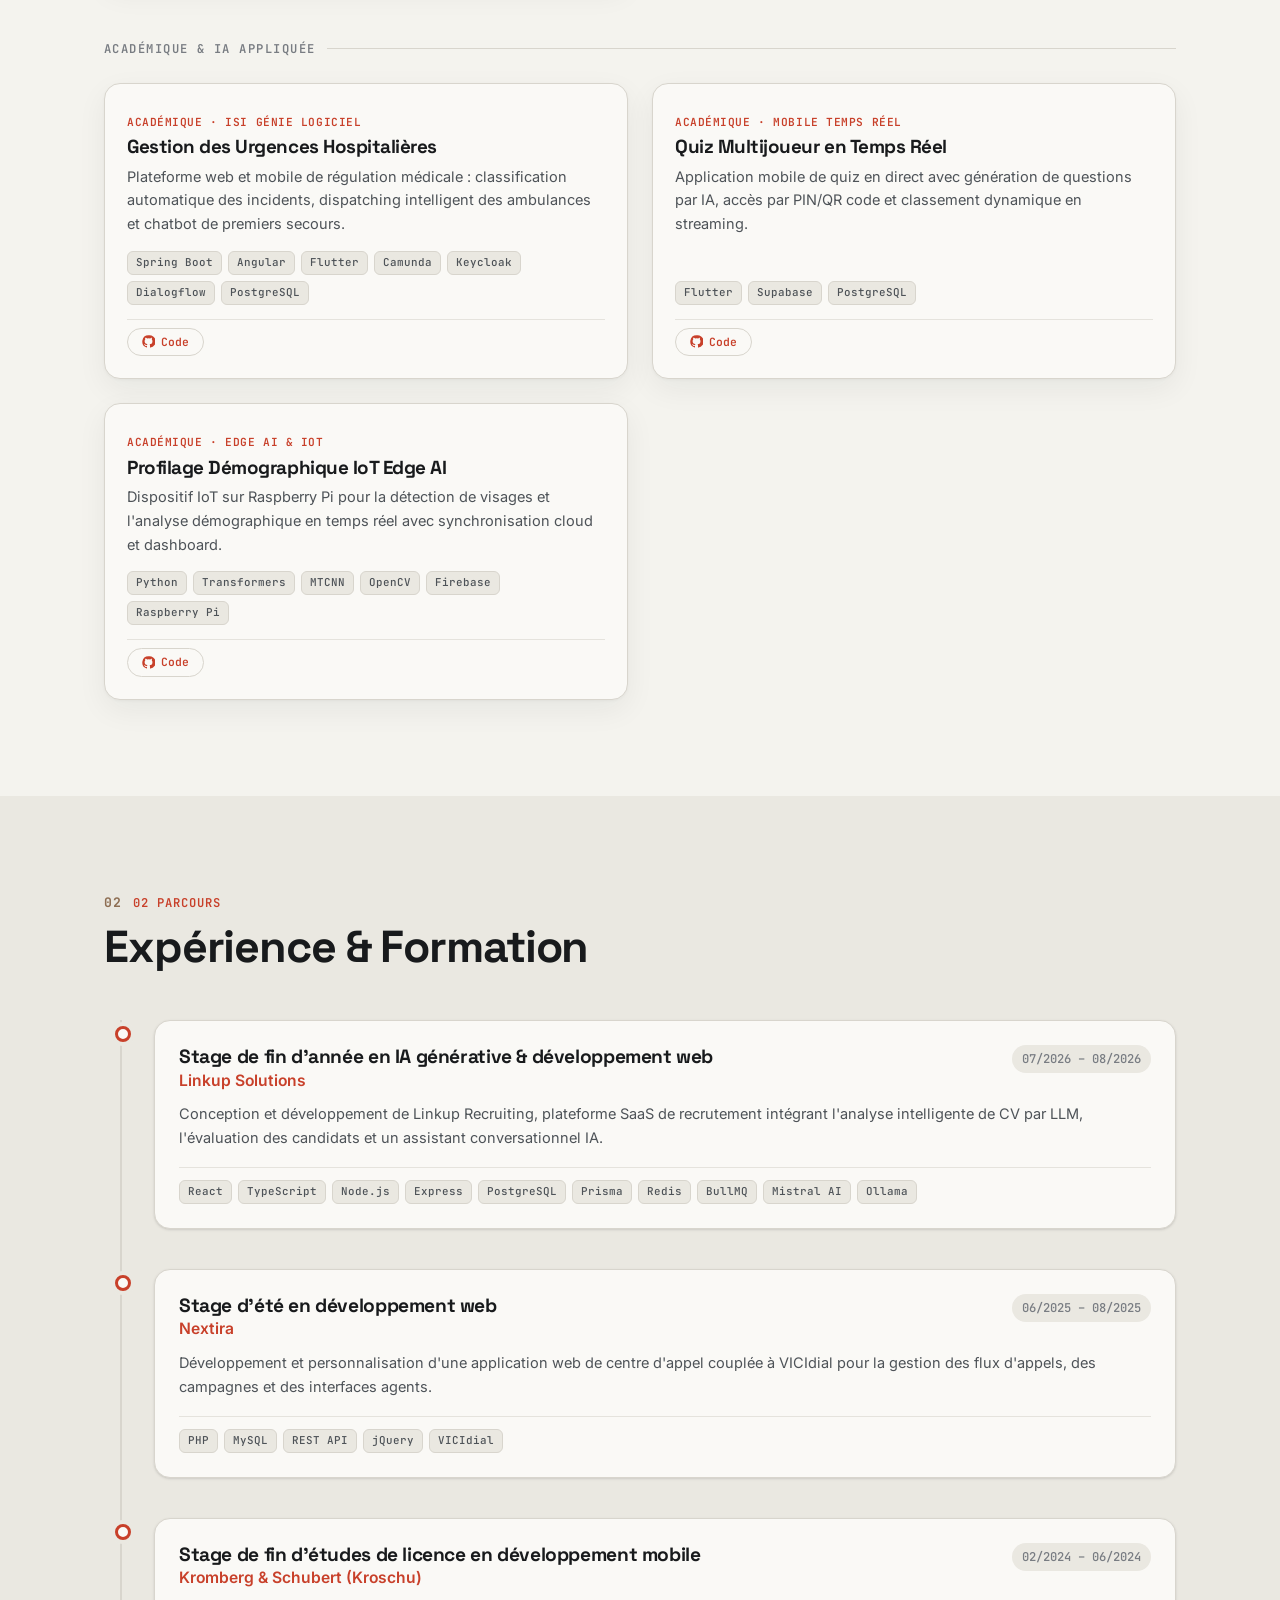
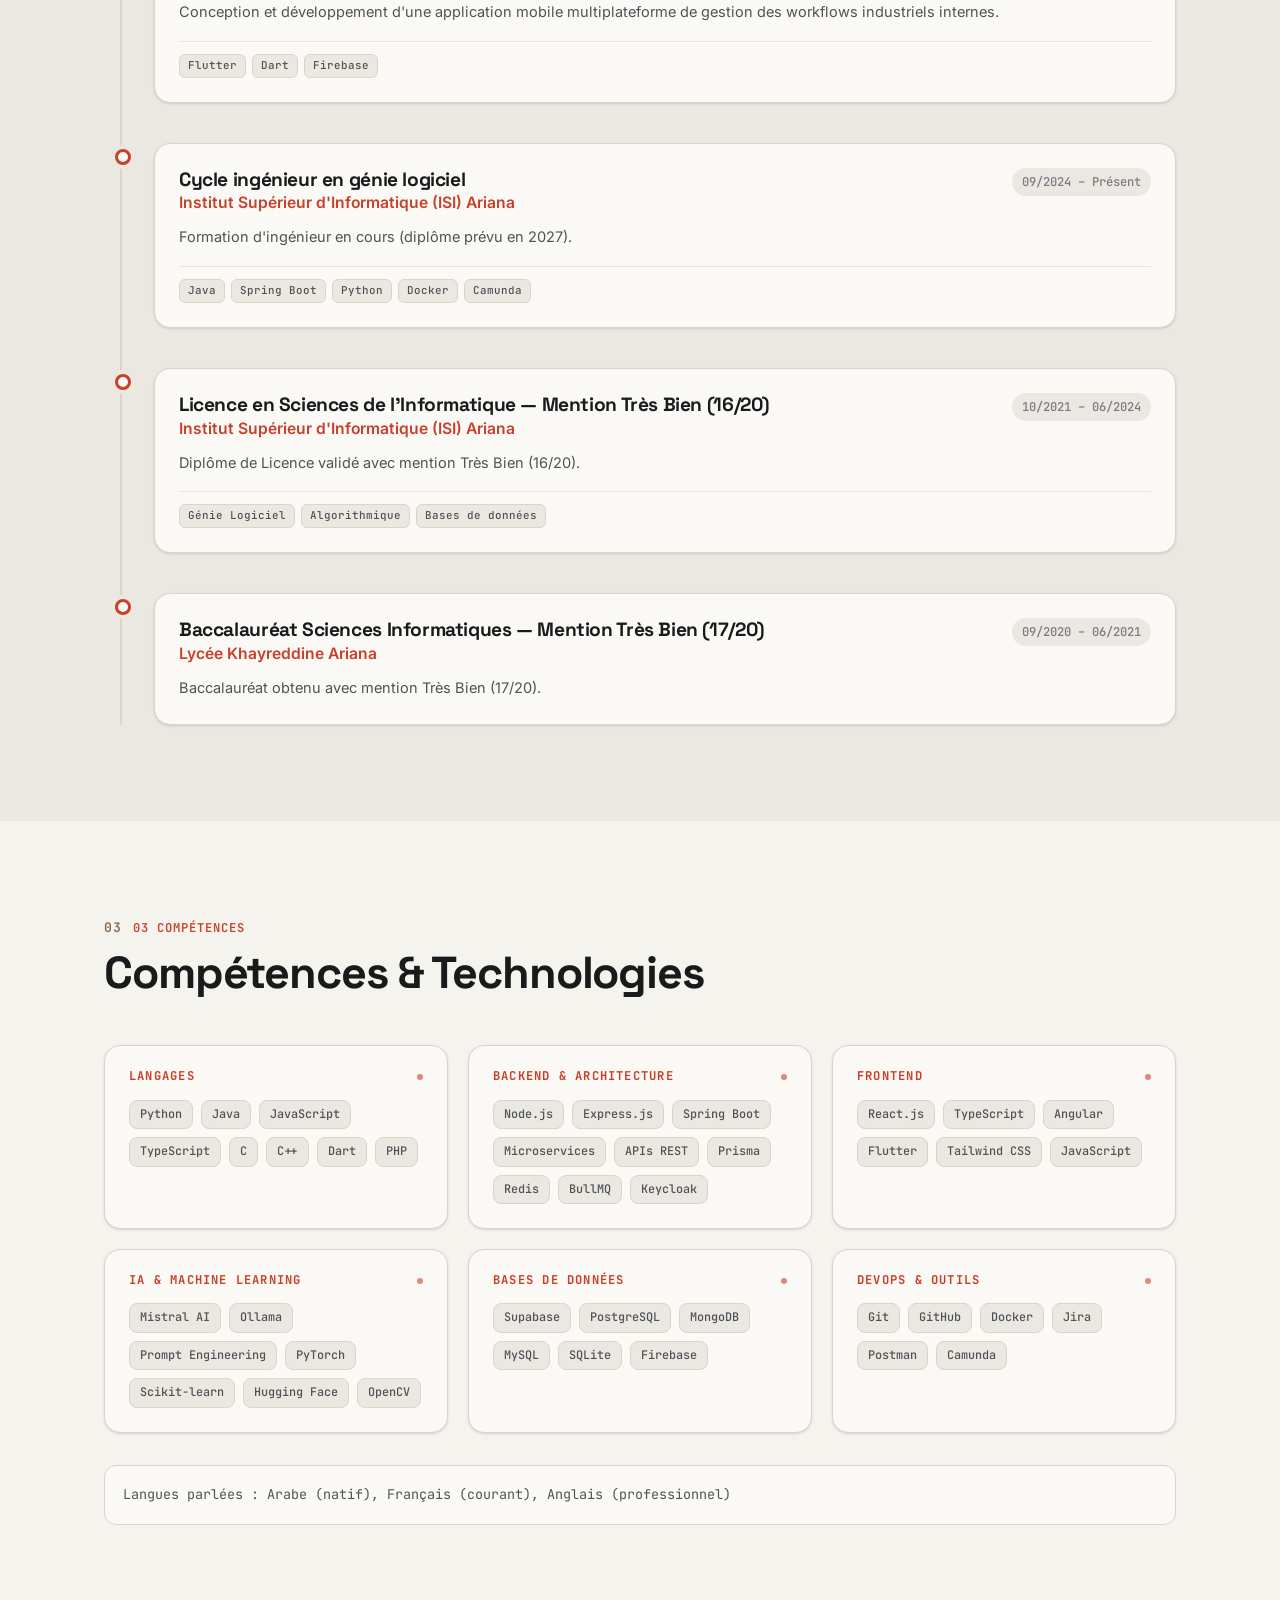
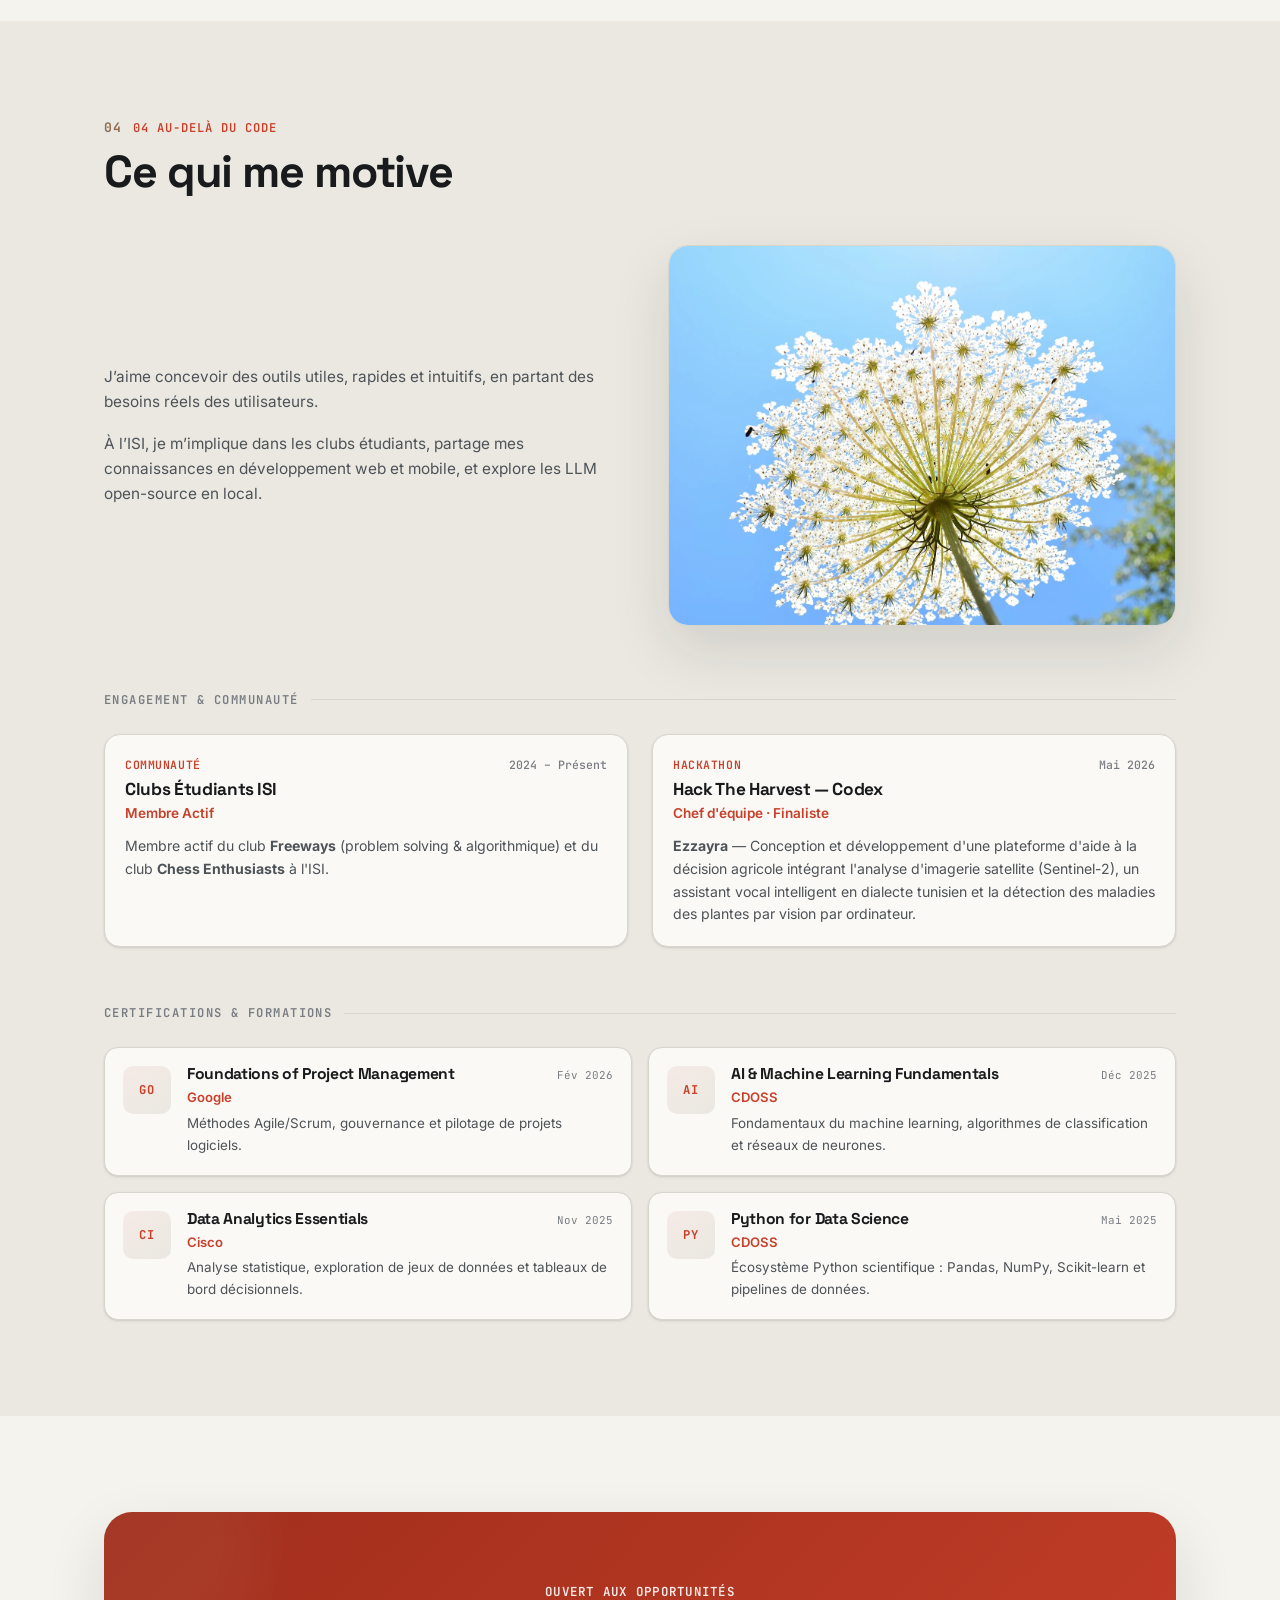
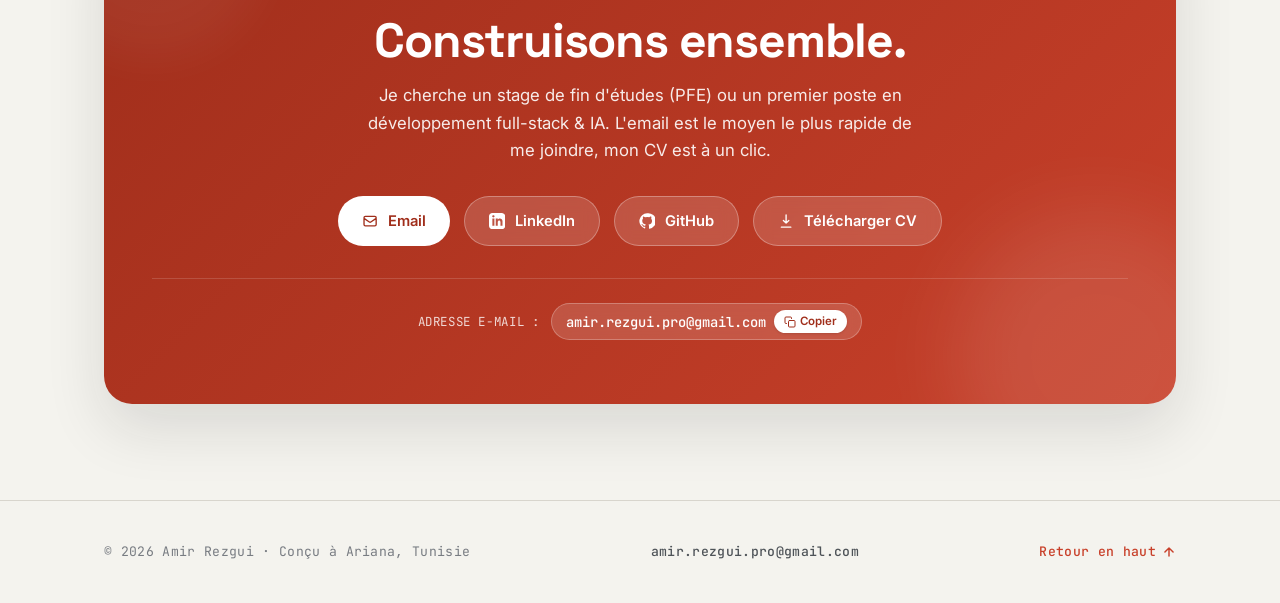
==== commit fe58ed44: "fix: align portfolio with CV — titles, formation, stage Kroschu (FR+EN)" ====
--- a/index.html
+++ b/index.html
@@ -10,8 +10,8 @@
     <meta name="theme-color" content="#C8402A" />
     
     <!-- Primary Meta Tags -->
-    <title>Amir Rezgui · Ingénieur Full-Stack & IA</title>
-    <meta name="title" content="Amir Rezgui · Ingénieur Full-Stack & IA" />
+    <title>Amir Rezgui · Élève ingénieur Full-Stack & IA</title>
+    <meta name="title" content="Amir Rezgui · Élève ingénieur Full-Stack & IA" />
     <meta name="description" content="Élève ingénieur à l'ISI (UTM). Je conçois des applications web, mobiles et IA de l'idée à la production. Projets, expérience et contact." />
     <meta name="author" content="Amir Rezgui" />
     <meta name="robots" content="index, follow" />
@@ -20,14 +20,14 @@
     <!-- Open Graph / Facebook -->
     <meta property="og:type" content="website" />
     <meta property="og:url" content="https://amir-rezgui.github.io/" />
-    <meta property="og:title" content="Amir Rezgui · Ingénieur Full-Stack & IA" />
+    <meta property="og:title" content="Amir Rezgui · Élève ingénieur Full-Stack & IA" />
     <meta property="og:description" content="Élève ingénieur à l'ISI (UTM). Je conçois des applications web, mobiles et IA de l'idée à la production. Projets, expérience et contact." />
     <meta property="og:image" content="/assets/og-image.svg" />
 
     <!-- Twitter -->
     <meta property="twitter:card" content="summary_large_image" />
     <meta property="twitter:url" content="https://amir-rezgui.github.io/" />
-    <meta property="twitter:title" content="Amir Rezgui · Ingénieur Full-Stack & IA" />
+    <meta property="twitter:title" content="Amir Rezgui · Élève ingénieur Full-Stack & IA" />
     <meta property="twitter:description" content="Élève ingénieur à l'ISI (UTM). Je conçois des applications web, mobiles et IA de l'idée à la production. Projets, expérience et contact." />
     <meta property="twitter:image" content="/assets/og-image.svg" />
 
@@ -73,7 +73,7 @@
     <link rel="preconnect" href="https://fonts.googleapis.com" />
     <link rel="preconnect" href="https://fonts.gstatic.com" crossorigin />
     <link href="https://fonts.googleapis.com/css2?family=Space+Grotesk:wght@400;500;600;700&family=JetBrains+Mono:wght@400;500;600&family=Inter:wght@400;500;600&display=swap" rel="stylesheet" />
-    <script type="module" crossorigin src="/assets/index-Dp1e0gGW.js"></script>
+    <script type="module" crossorigin src="/assets/index-s__mf_UJ.js"></script>
     <link rel="stylesheet" crossorigin href="/assets/index-DOLXFoxB.css">
   </head>
   <body>
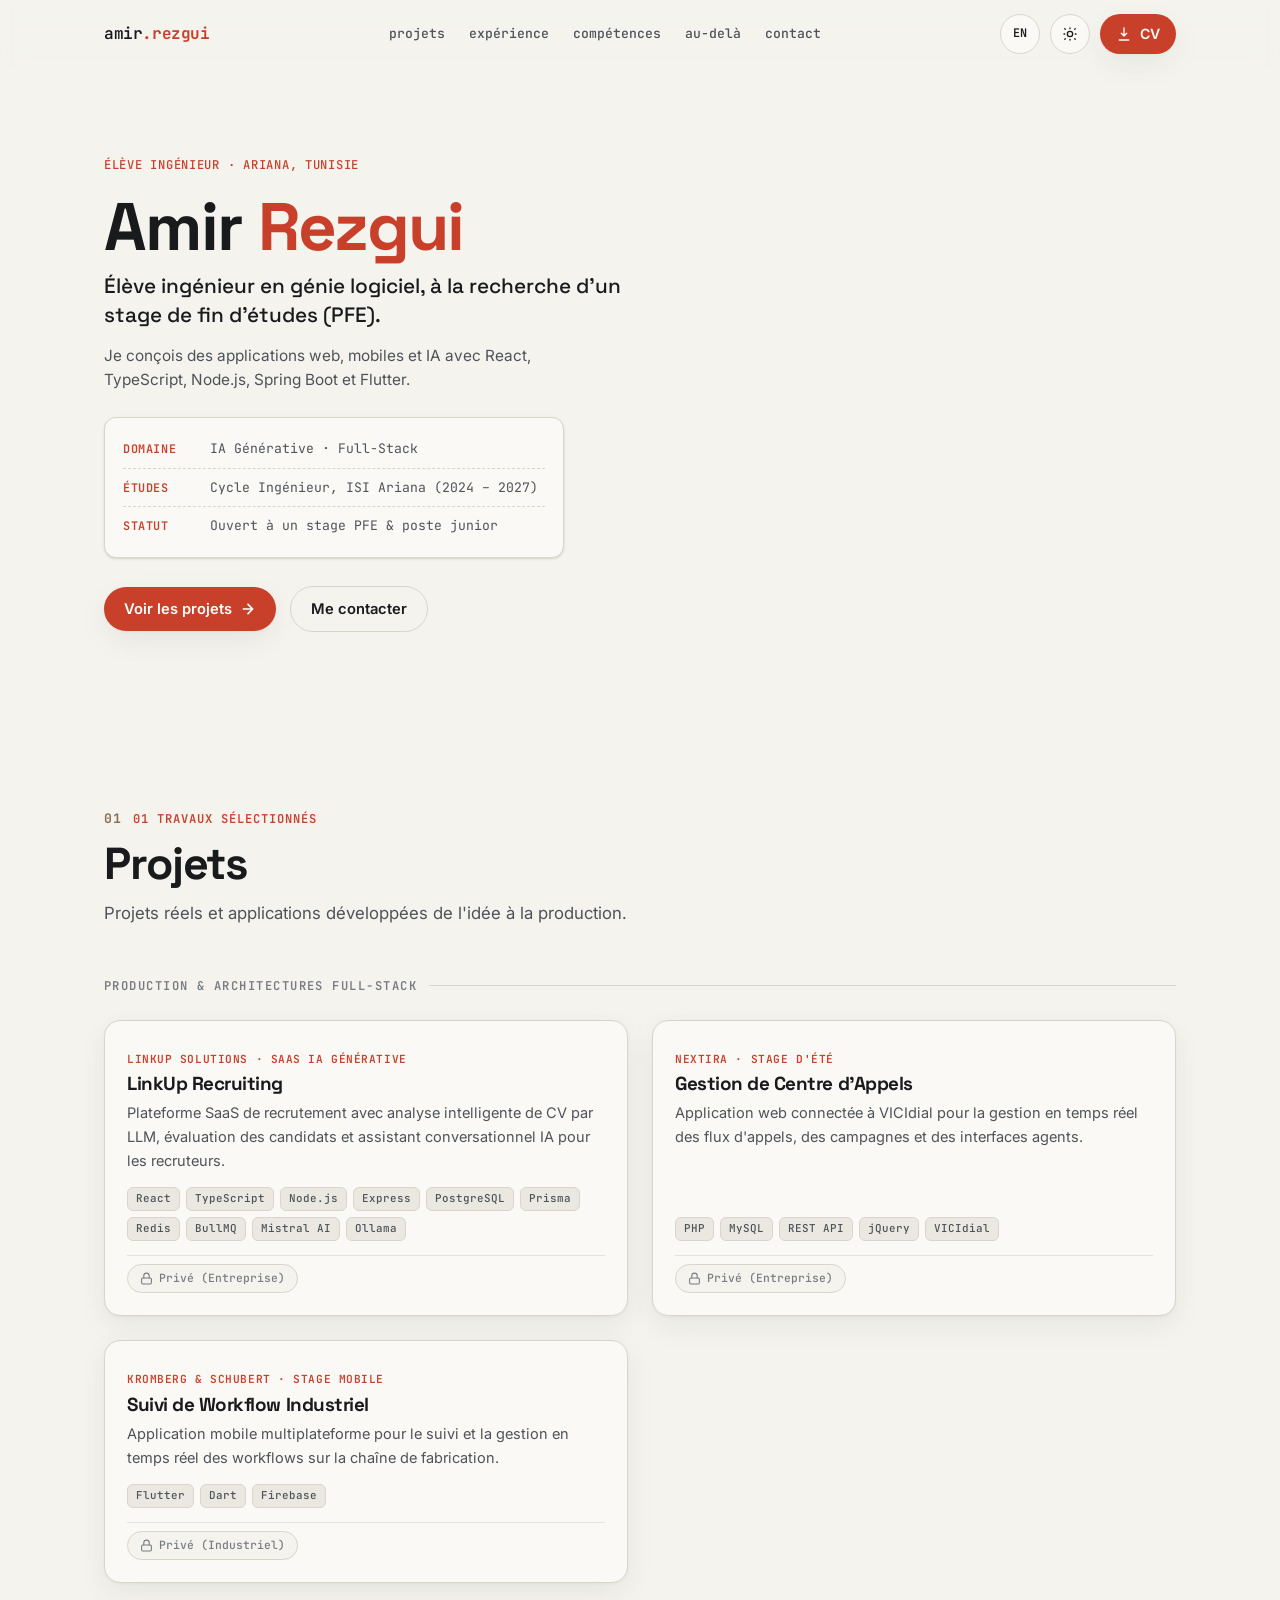
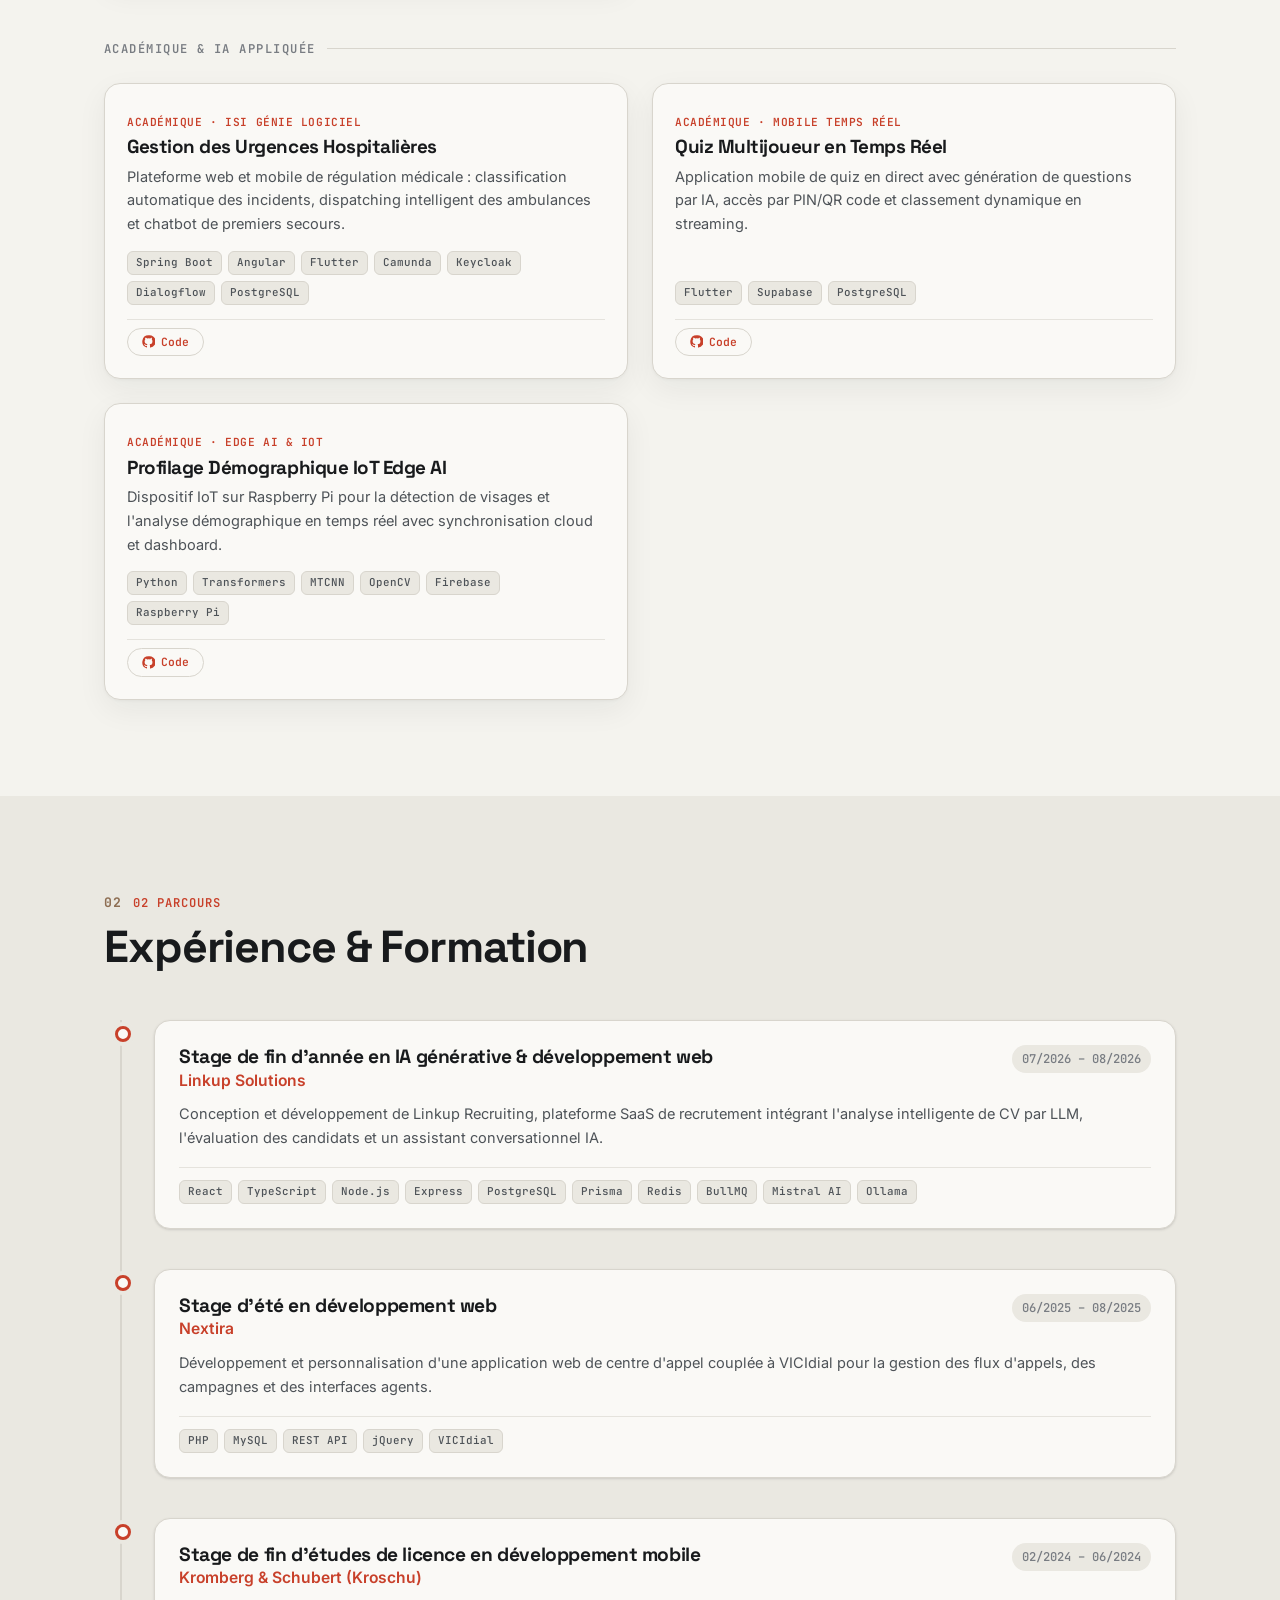
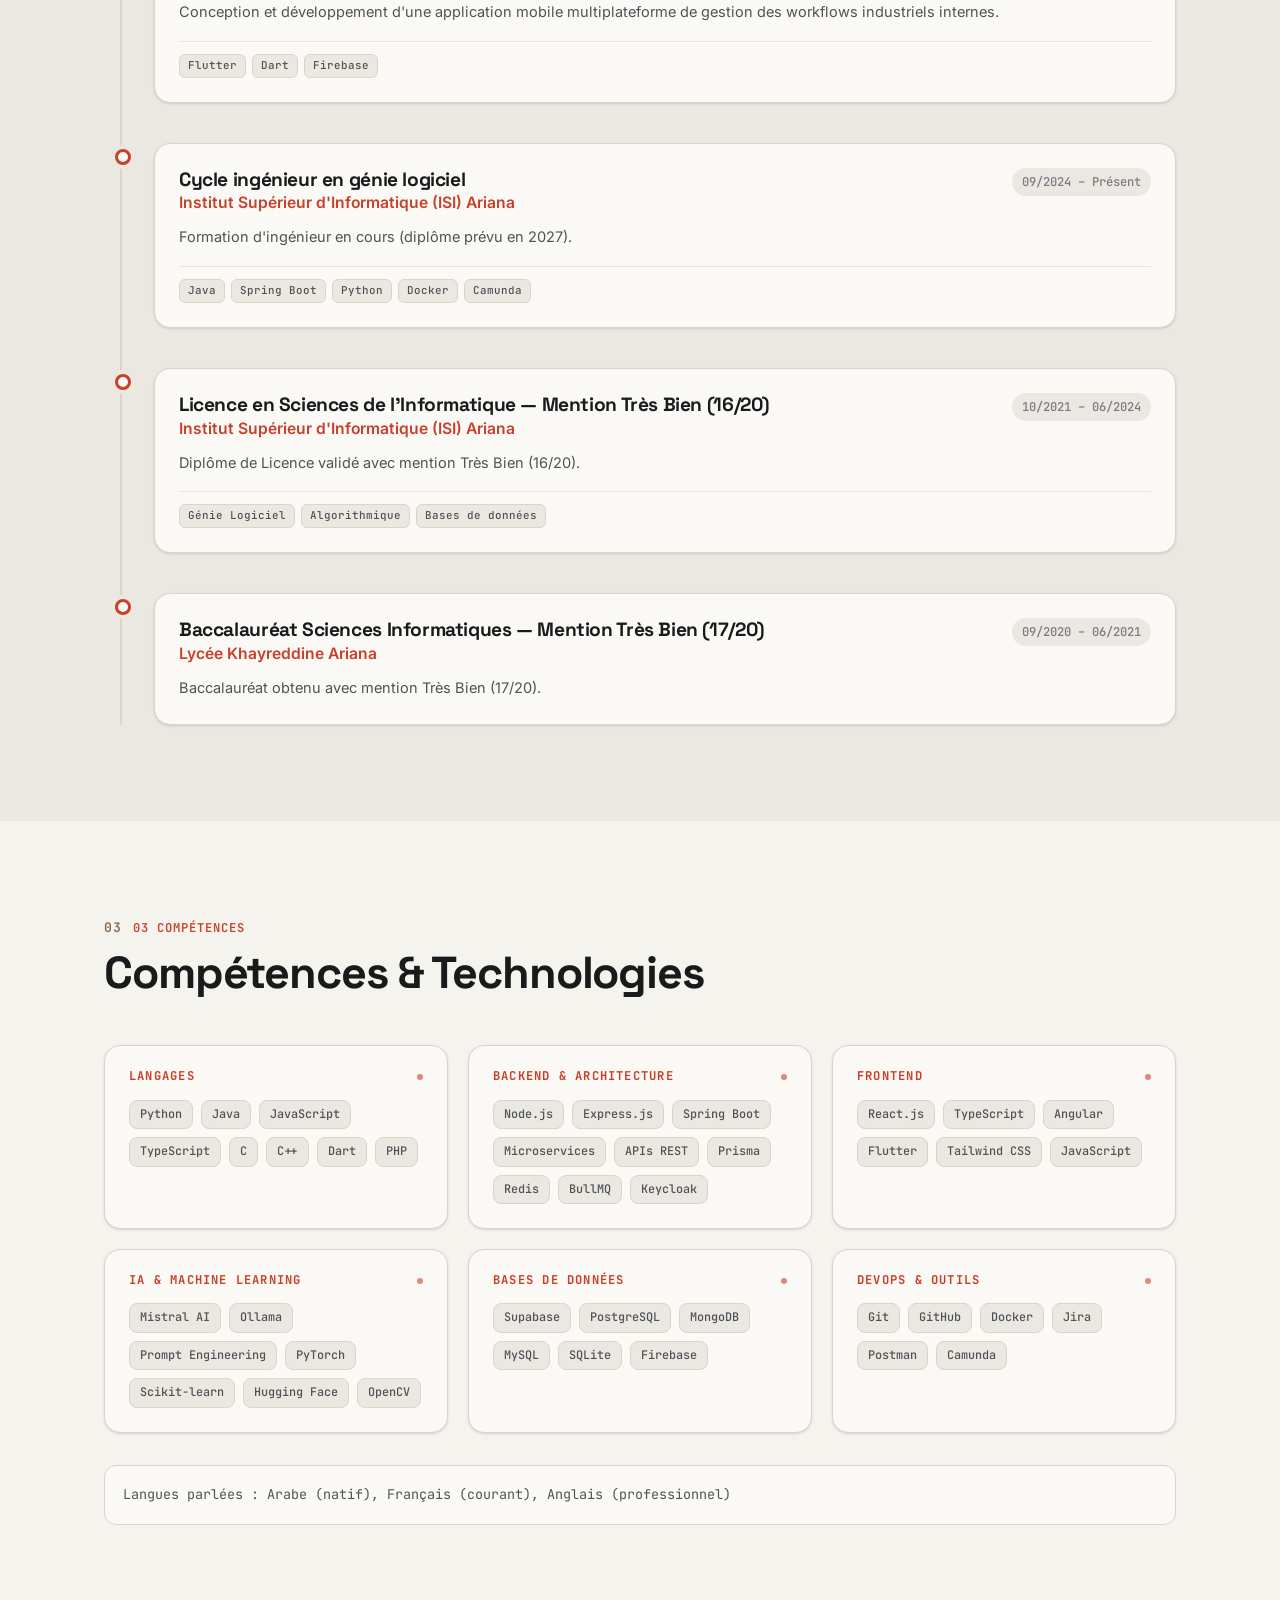
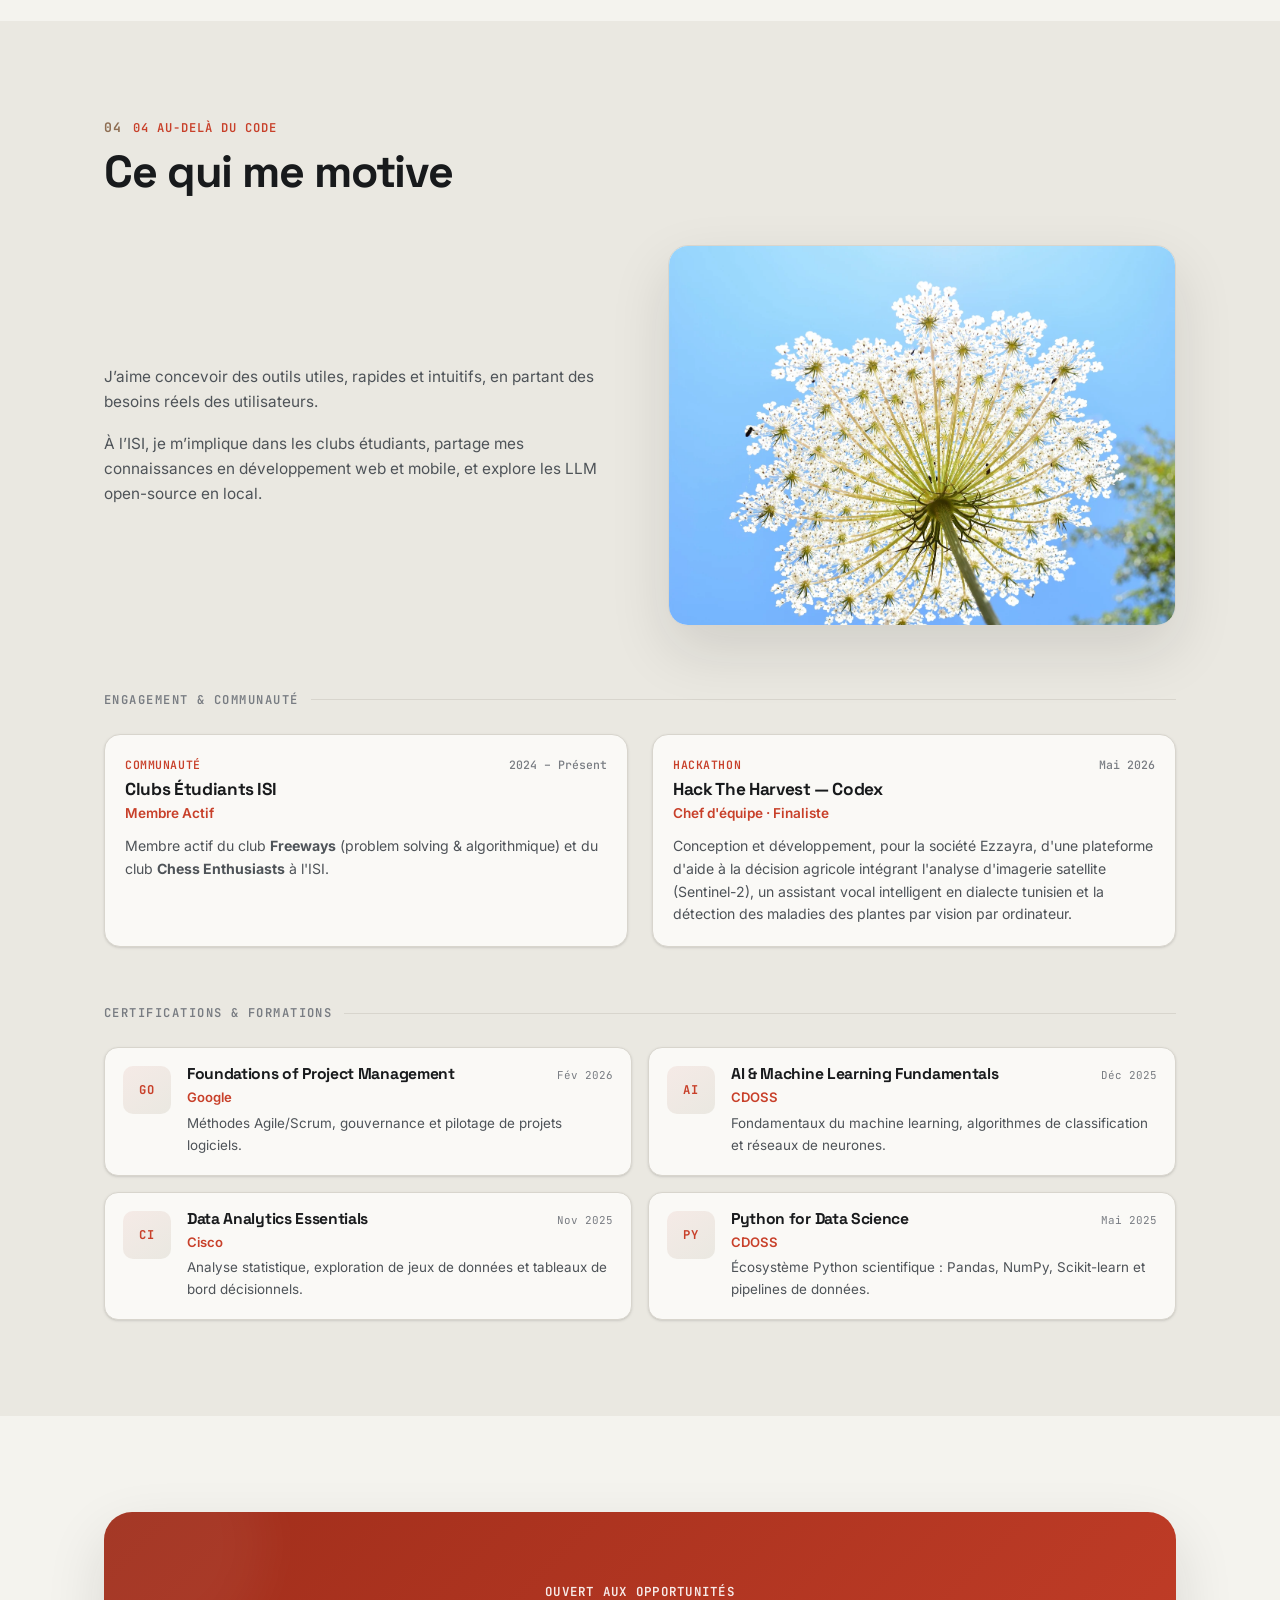
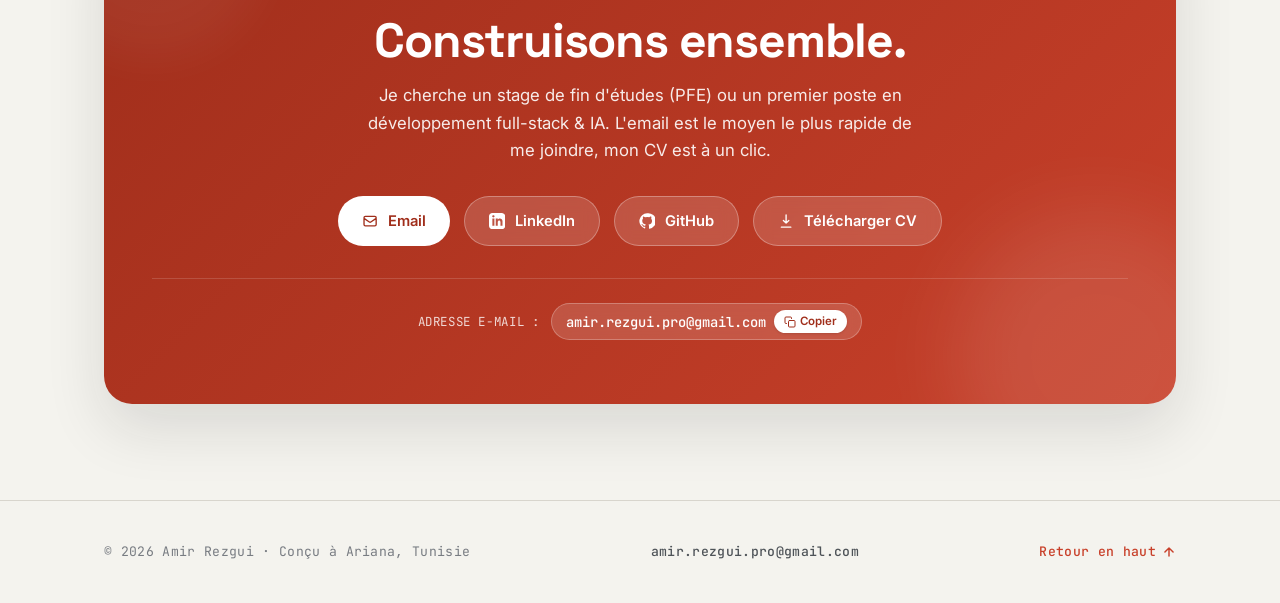
==== commit 8f71ab74: "fix: update Hack The Harvest card description for Ezzayra company (FR+EN)" ====
--- a/index.html
+++ b/index.html
@@ -73,7 +73,7 @@
     <link rel="preconnect" href="https://fonts.googleapis.com" />
     <link rel="preconnect" href="https://fonts.gstatic.com" crossorigin />
     <link href="https://fonts.googleapis.com/css2?family=Space+Grotesk:wght@400;500;600;700&family=JetBrains+Mono:wght@400;500;600&family=Inter:wght@400;500;600&display=swap" rel="stylesheet" />
-    <script type="module" crossorigin src="/assets/index-s__mf_UJ.js"></script>
+    <script type="module" crossorigin src="/assets/index-BiltsELa.js"></script>
     <link rel="stylesheet" crossorigin href="/assets/index-DOLXFoxB.css">
   </head>
   <body>
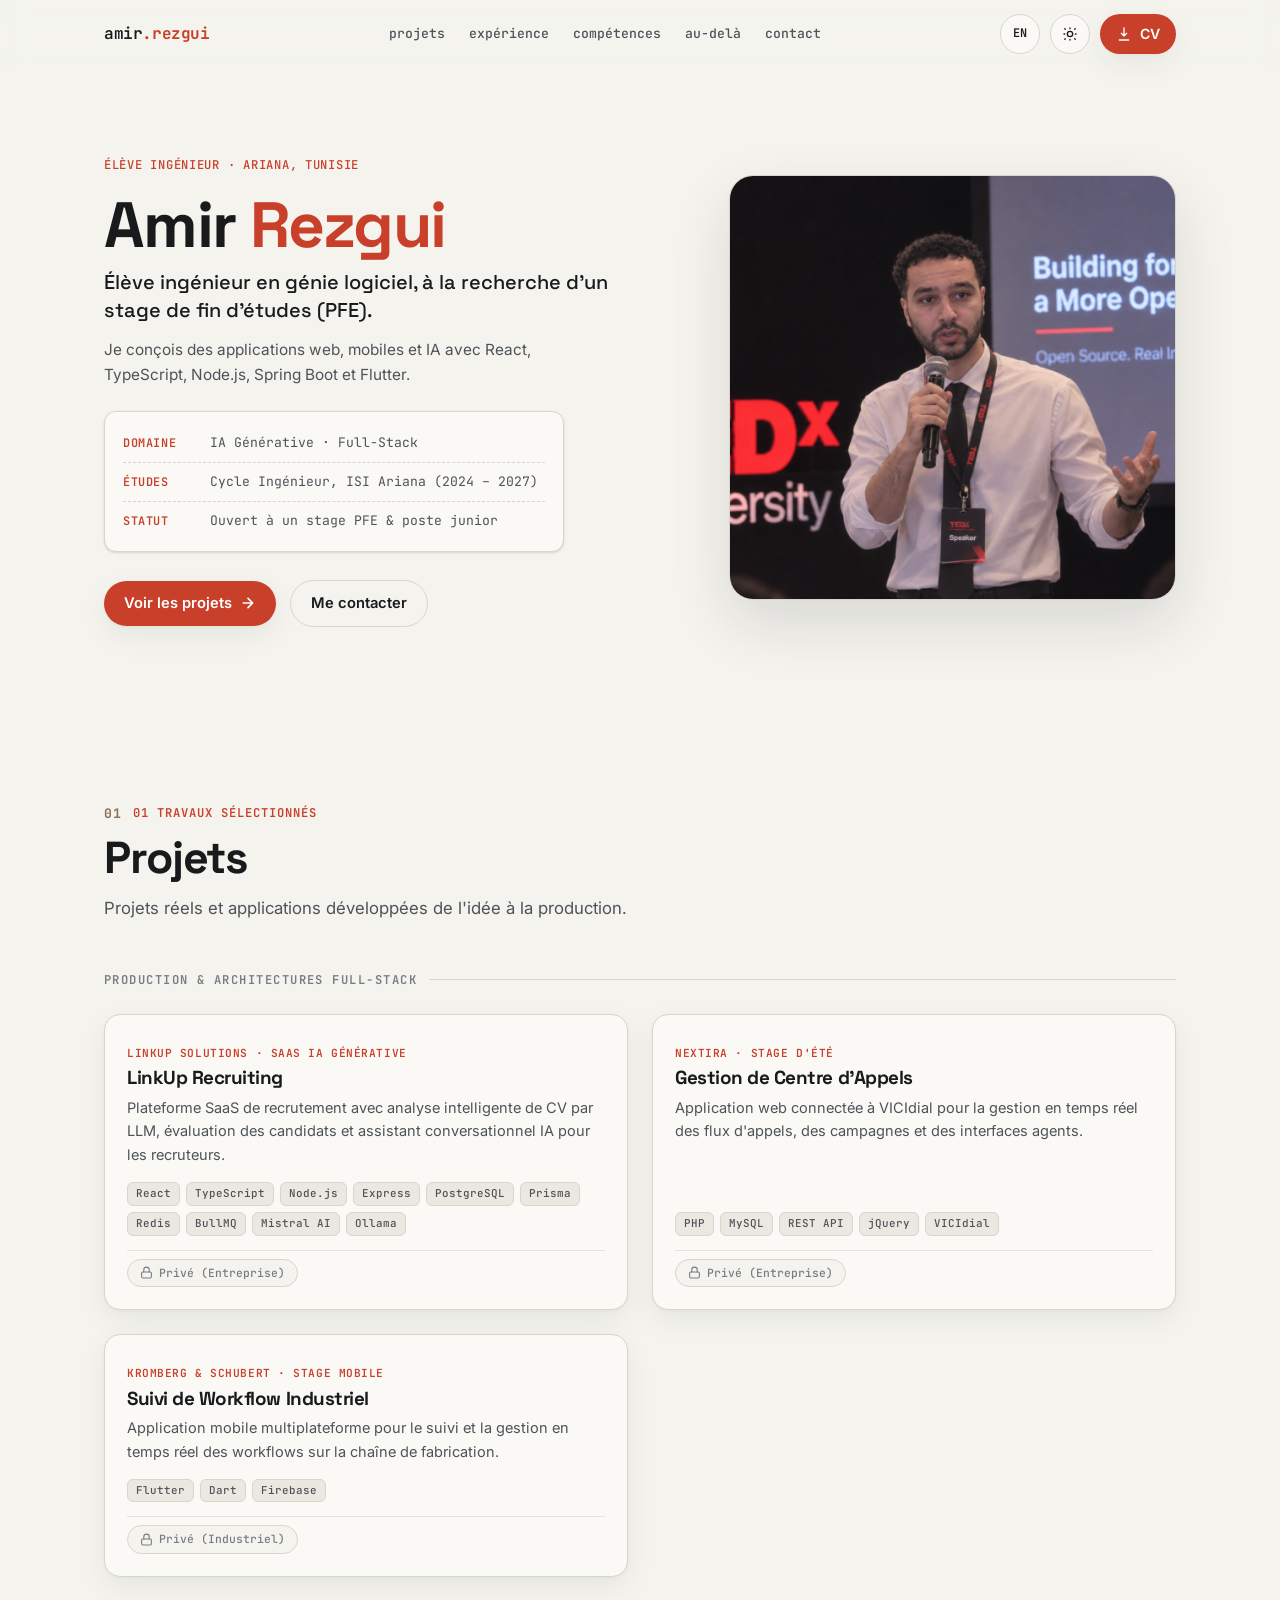
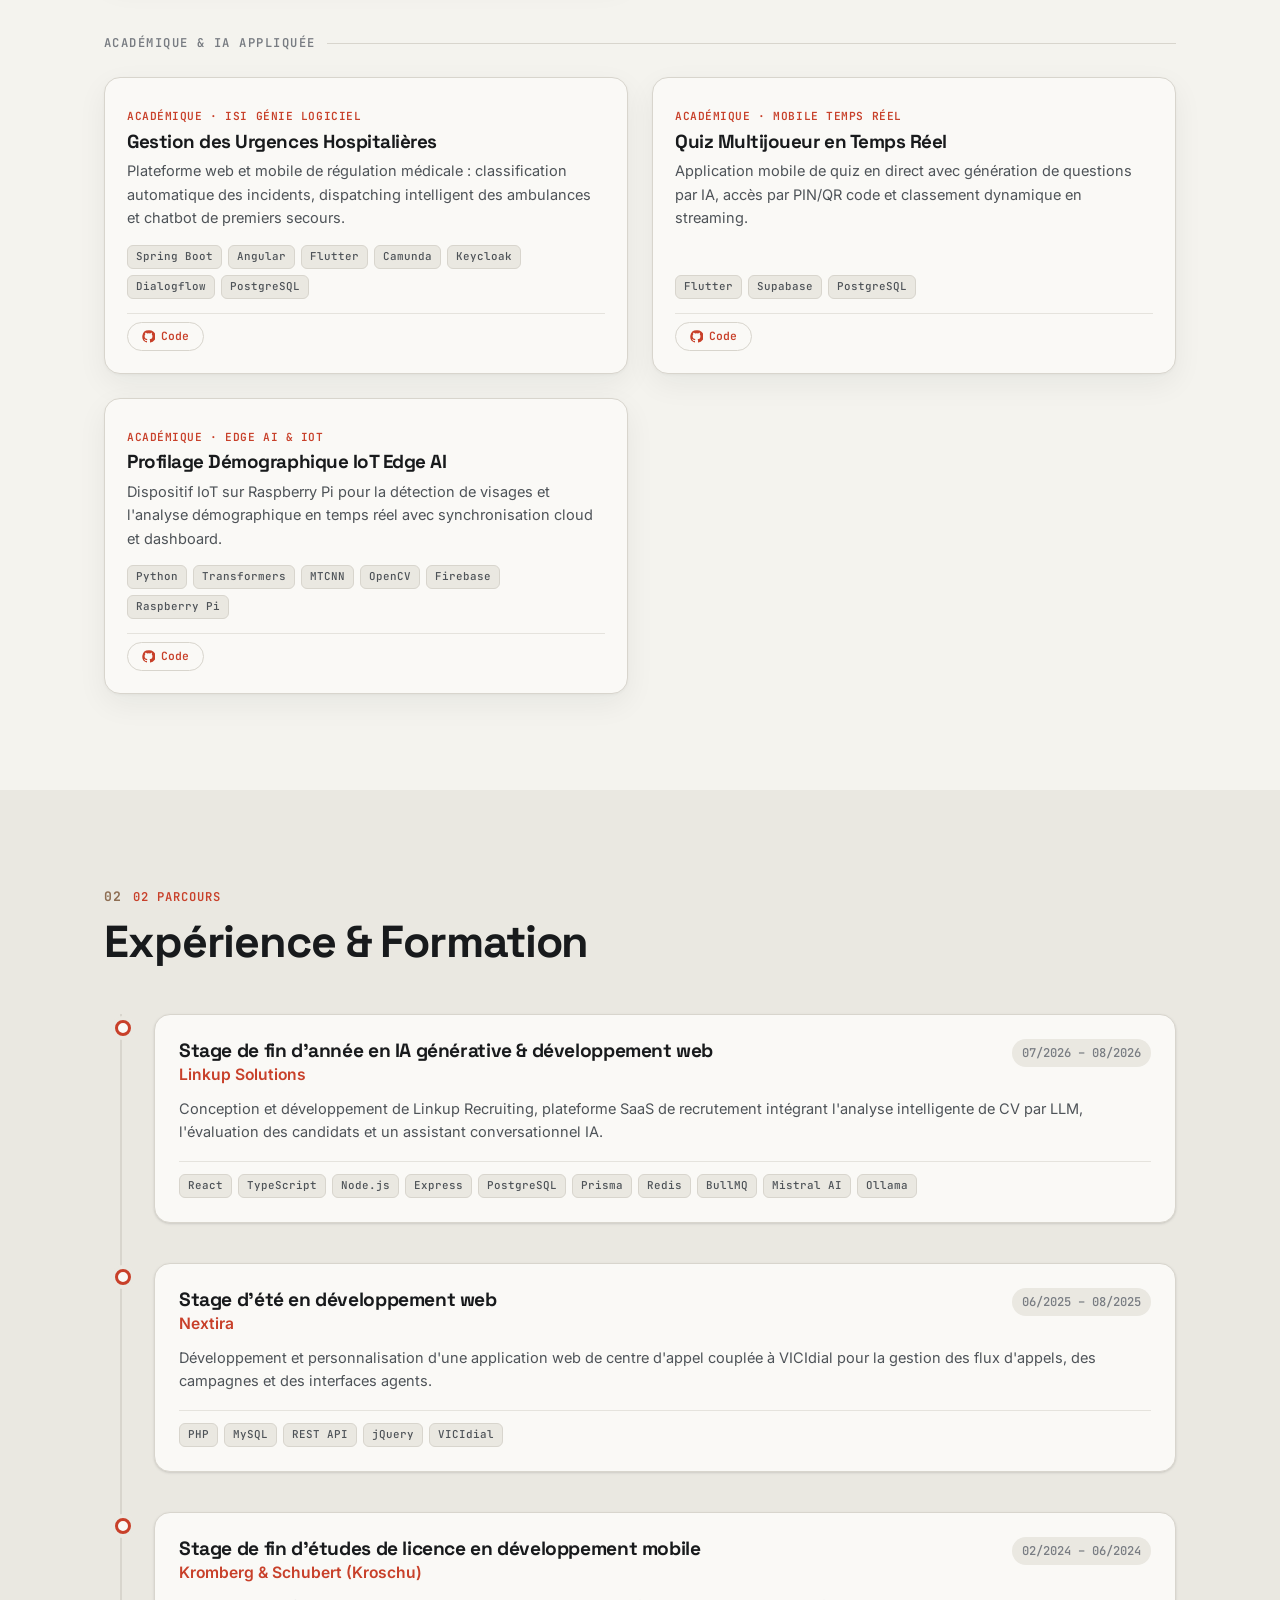
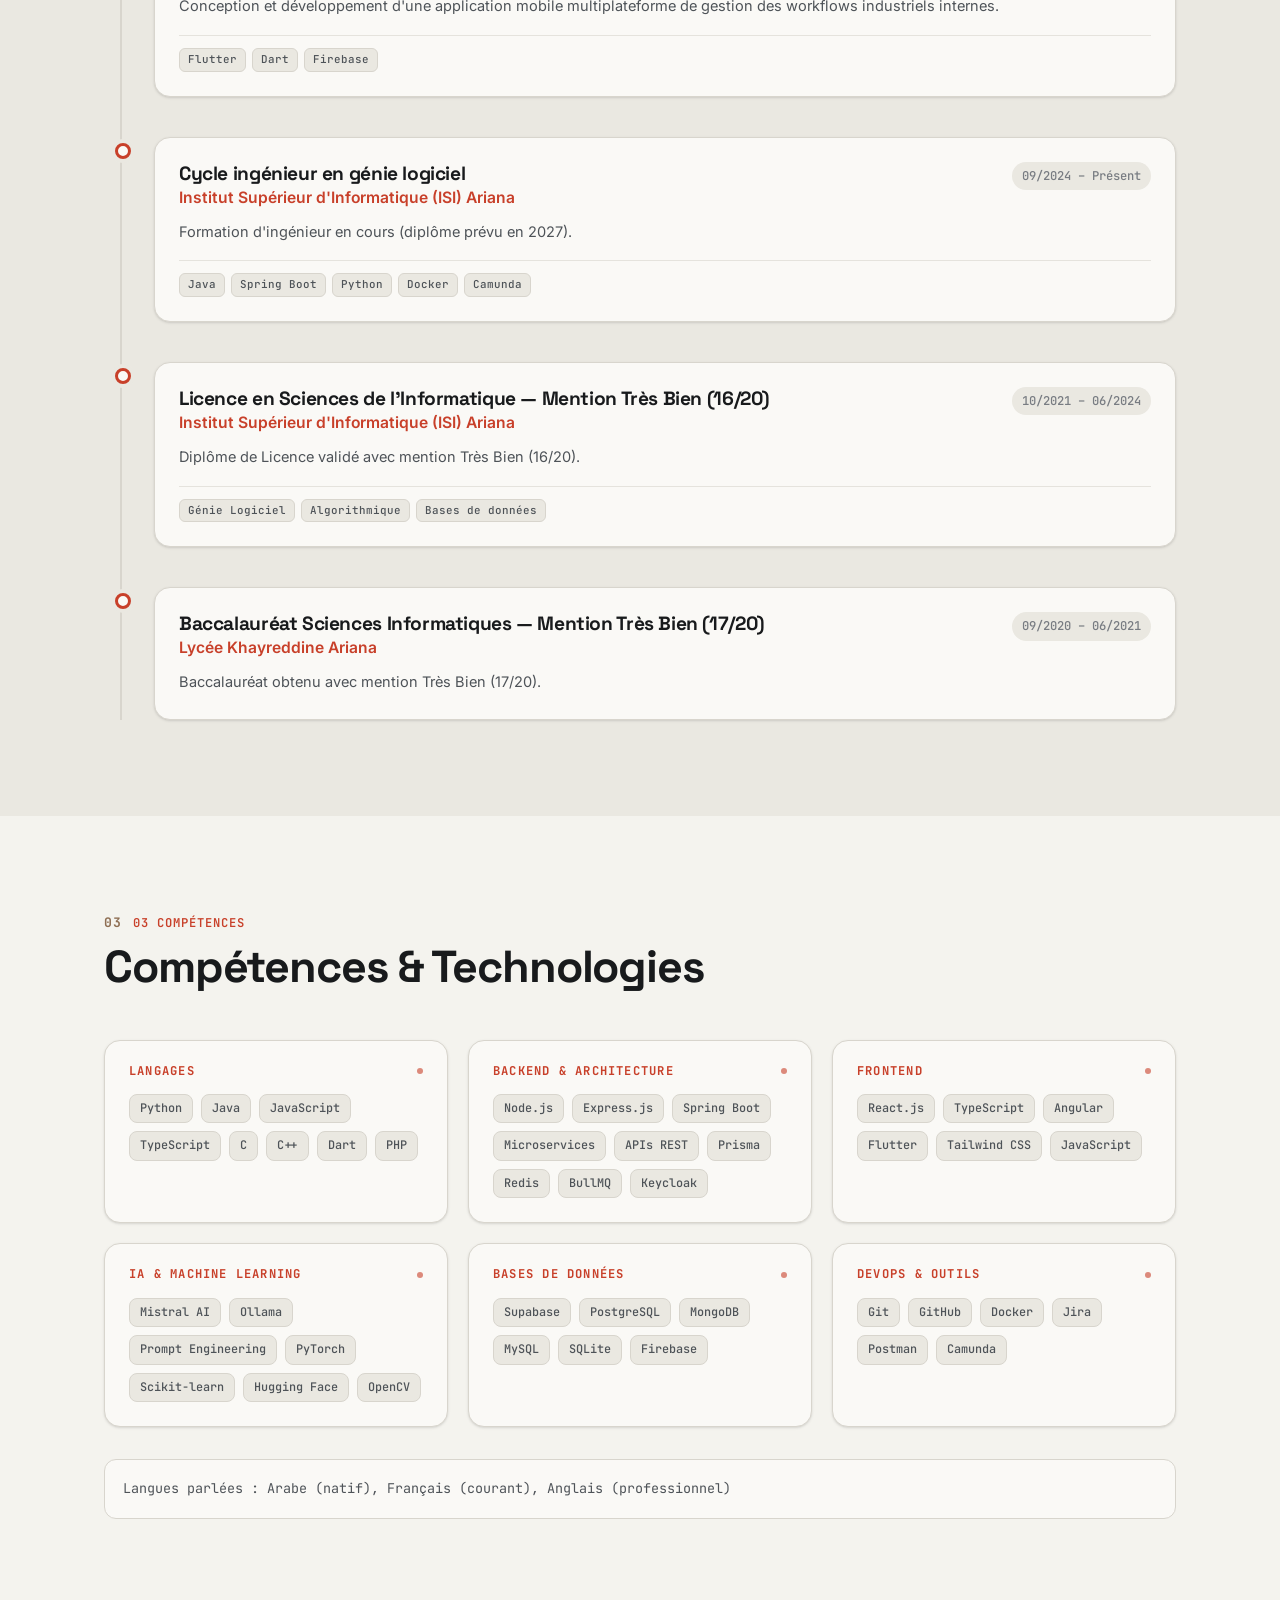
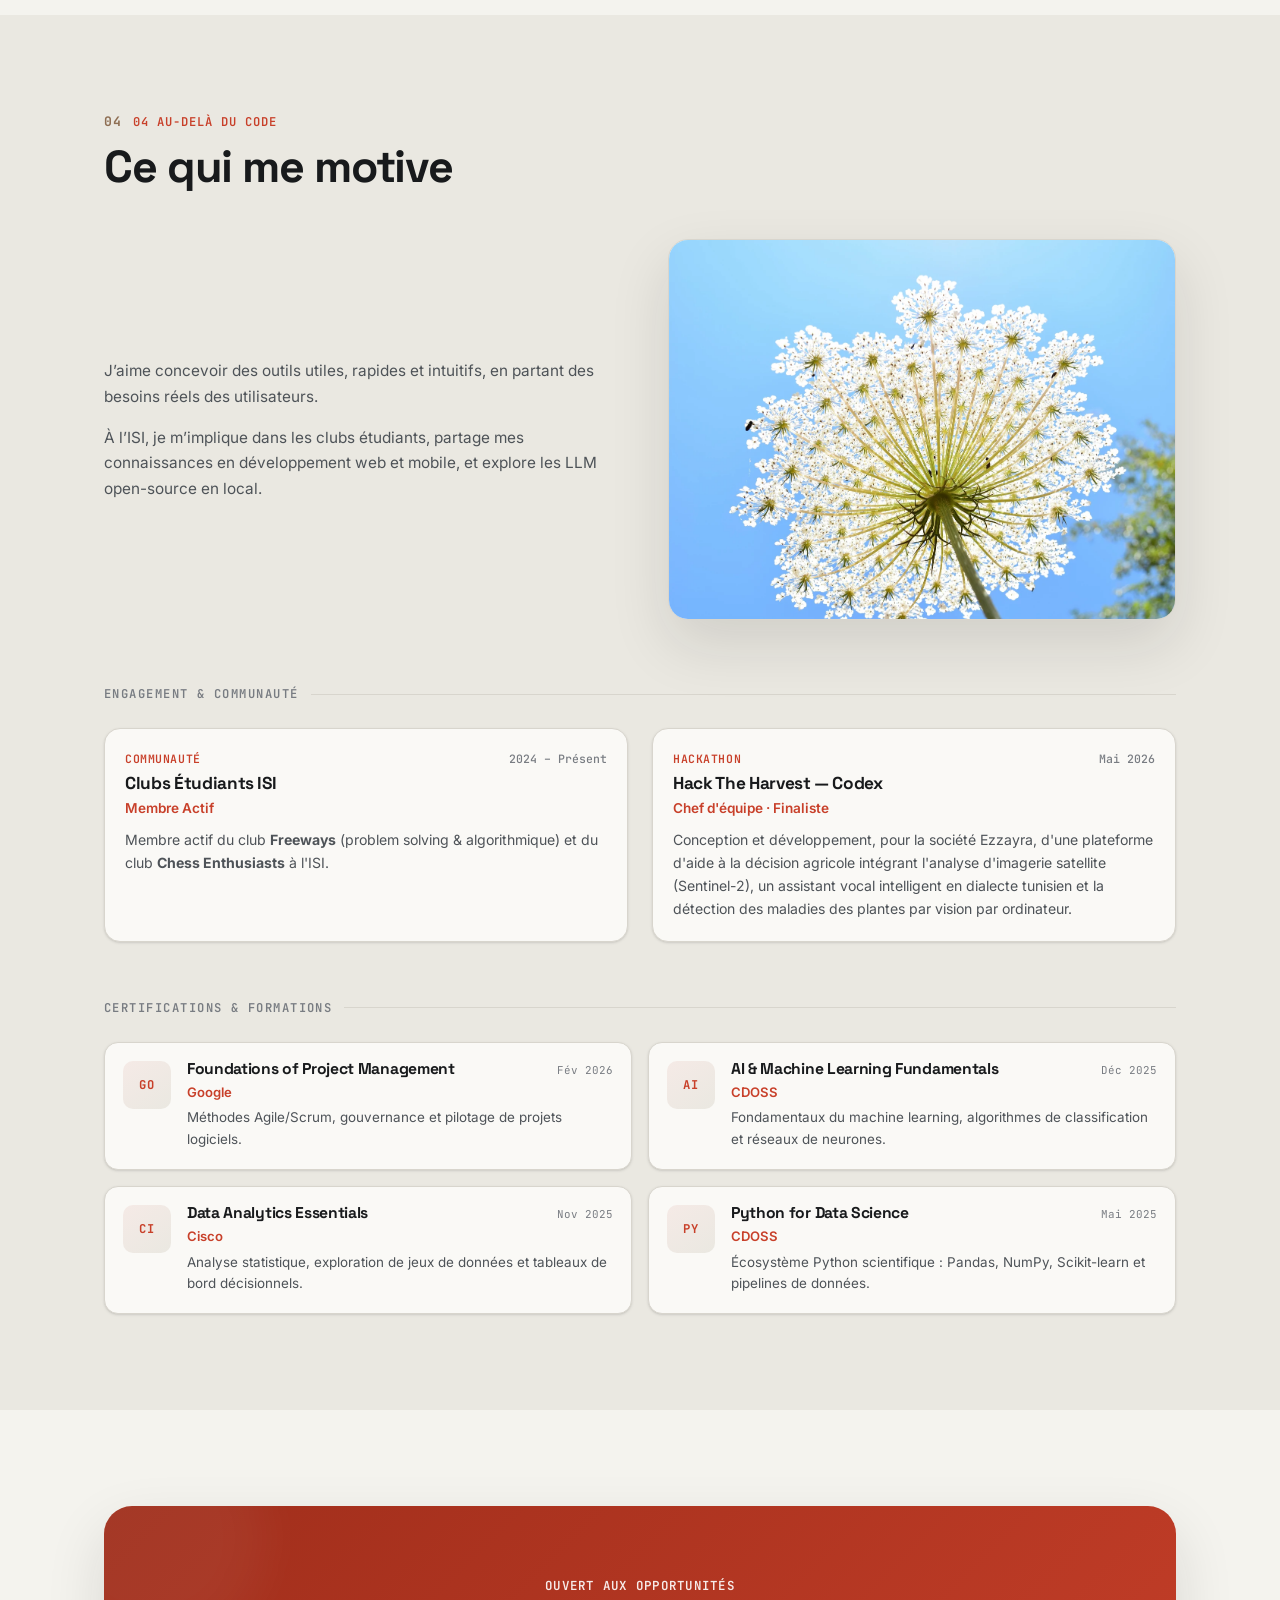
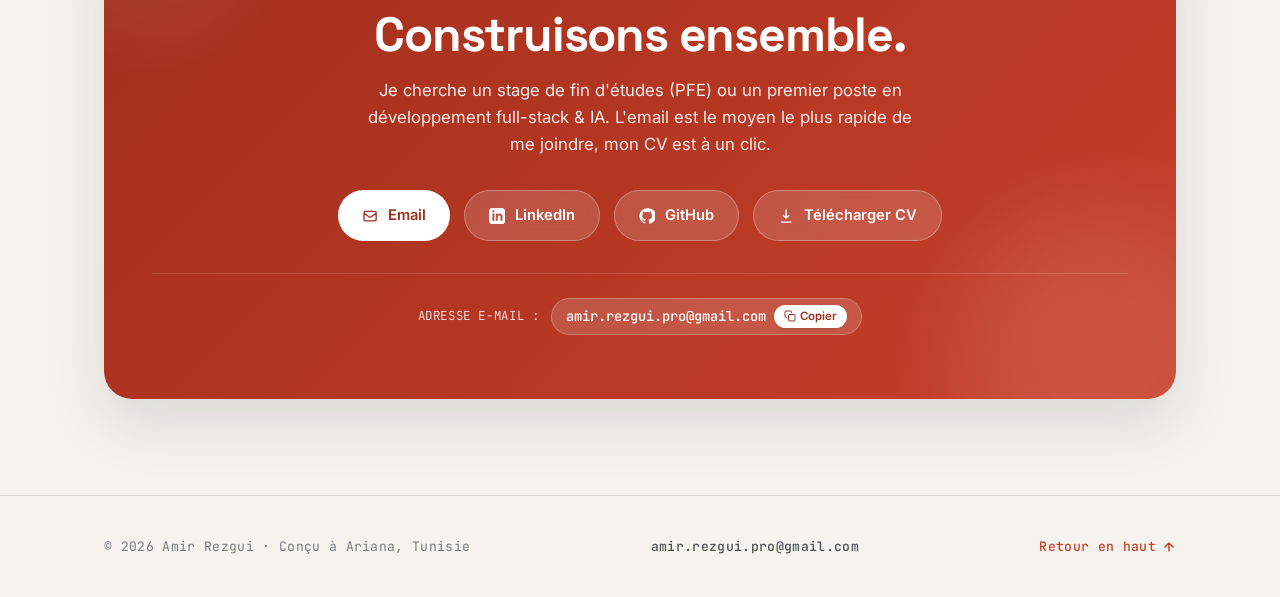
==== commit b1525aa6: "feat: add TEDx speaker hero portrait and responsive 2-column header" ====
--- a/index.html
+++ b/index.html
@@ -73,8 +73,8 @@
     <link rel="preconnect" href="https://fonts.googleapis.com" />
     <link rel="preconnect" href="https://fonts.gstatic.com" crossorigin />
     <link href="https://fonts.googleapis.com/css2?family=Space+Grotesk:wght@400;500;600;700&family=JetBrains+Mono:wght@400;500;600&family=Inter:wght@400;500;600&display=swap" rel="stylesheet" />
-    <script type="module" crossorigin src="/assets/index-BiltsELa.js"></script>
-    <link rel="stylesheet" crossorigin href="/assets/index-DOLXFoxB.css">
+    <script type="module" crossorigin src="/assets/index-Hx6B3Knl.js"></script>
+    <link rel="stylesheet" crossorigin href="/assets/index-ByaBC0KZ.css">
   </head>
   <body>
     <div id="root"></div>
--- a/assets/index-ByaBC0KZ.css
+++ b/assets/index-ByaBC0KZ.css
@@ -0,0 +1 @@
+@import"https://fonts.googleapis.com/css2?family=Space+Grotesk:wght@400;500;600;700&family=JetBrains+Mono:wght@400;500;600&family=Inter:wght@400;500;600&display=swap";@layer components;@layer properties{@supports (((-webkit-hyphens:none)) and (not (margin-trim:inline))) or ((-moz-orient:inline) and (not (color:rgb(from red r g b)))){*,:before,:after,::backdrop{--tw-rotate-x:initial;--tw-rotate-y:initial;--tw-rotate-z:initial;--tw-skew-x:initial;--tw-skew-y:initial;--tw-space-y-reverse:0;--tw-border-style:solid;--tw-leading:initial;--tw-font-weight:initial;--tw-tracking:initial;--tw-shadow:0 0 #0000;--tw-shadow-color:initial;--tw-shadow-alpha:100%;--tw-inset-shadow:0 0 #0000;--tw-inset-shadow-color:initial;--tw-inset-shadow-alpha:100%;--tw-ring-color:initial;--tw-ring-shadow:0 0 #0000;--tw-inset-ring-color:initial;--tw-inset-ring-shadow:0 0 #0000;--tw-ring-inset:initial;--tw-ring-offset-width:0px;--tw-ring-offset-color:#fff;--tw-ring-offset-shadow:0 0 #0000;--tw-blur:initial;--tw-brightness:initial;--tw-contrast:initial;--tw-grayscale:initial;--tw-hue-rotate:initial;--tw-invert:initial;--tw-opacity:initial;--tw-saturate:initial;--tw-sepia:initial;--tw-drop-shadow:initial;--tw-drop-shadow-color:initial;--tw-drop-shadow-alpha:100%;--tw-drop-shadow-size:initial;--tw-backdrop-blur:initial;--tw-backdrop-brightness:initial;--tw-backdrop-contrast:initial;--tw-backdrop-grayscale:initial;--tw-backdrop-hue-rotate:initial;--tw-backdrop-invert:initial;--tw-backdrop-opacity:initial;--tw-backdrop-saturate:initial;--tw-backdrop-sepia:initial;--tw-duration:initial;--tw-translate-x:0;--tw-translate-y:0;--tw-translate-z:0;--tw-scale-x:1;--tw-scale-y:1;--tw-scale-z:1}}}@layer theme{:root,:host{--font-sans:"Inter", system-ui, -apple-system, Segoe UI, Roboto, sans-serif;--font-mono:"JetBrains Mono", ui-monospace, Menlo, monospace;--color-white:#fff;--spacing:.25rem;--text-xs:.75rem;--text-xs--line-height:calc(1 / .75);--text-base:1rem;--text-base--line-height: 1.5 ;--text-xl:1.25rem;--text-xl--line-height:calc(1.75 / 1.25);--text-2xl:1.5rem;--text-2xl--line-height:calc(2 / 1.5);--text-3xl:1.875rem;--text-3xl--line-height: 1.2 ;--font-weight-medium:500;--font-weight-semibold:600;--font-weight-bold:700;--tracking-tight:-.025em;--tracking-wide:.025em;--tracking-wider:.05em;--leading-tight:1.25;--leading-normal:1.5;--leading-relaxed:1.625;--shadow-lg:0 24px 60px #181a1c1f;--animate-pulse:pulse 2s cubic-bezier(.4, 0, .6, 1) infinite;--animate-bounce:bounce 1s infinite;--blur-sm:8px;--blur-xl:24px;--blur-2xl:40px;--default-transition-duration:.15s;--default-transition-timing-function:cubic-bezier(.4, 0, .2, 1);--default-font-family:var(--font-sans);--default-mono-font-family:var(--font-mono);--color-bg:#f4f3ee;--color-bg-alt:#eae8e1;--color-surface:#faf9f6;--color-border:#d8d5cd;--color-ink:#181a1c;--color-ink-soft:#4e5358;--color-ink-faint:#787c82;--color-accent:#c8402a;--color-accent-deep:#a02e1b;--color-accent-2:#8e6e53;--color-accent-soft:#f5eae6;--color-on-accent:#fff;--shadow-card:0 1px 3px #181a1c0a, 0 10px 30px #181a1c0f;--font-display:"Space Grotesk", system-ui, sans-serif}}@layer base{*,:after,:before,::backdrop{box-sizing:border-box;border:0 solid;margin:0;padding:0}::file-selector-button{box-sizing:border-box;border:0 solid;margin:0;padding:0}html,:host{-webkit-text-size-adjust:100%;tab-size:4;line-height:1.5;font-family:var(--default-font-family,-apple-system, BlinkMacSystemFont, "Segoe UI", Roboto, "Helvetica Neue", "Noto Sans", Arial, sans-serif, "Apple Color Emoji", "Segoe UI Emoji", "Segoe UI Symbol", "Noto Color Emoji");font-feature-settings:var(--default-font-feature-settings,normal);font-variation-settings:var(--default-font-variation-settings,normal);-webkit-tap-highlight-color:transparent}hr{height:0;color:inherit;border-top-width:1px}abbr:where([title]){-webkit-text-decoration:underline dotted;text-decoration:underline dotted}h1,h2,h3,h4,h5,h6{font-size:inherit;font-weight:inherit}a{color:inherit;-webkit-text-decoration:inherit;text-decoration:inherit}b,strong{font-weight:bolder}code,kbd,samp,pre{font-family:var(--default-mono-font-family,ui-monospace, SFMono-Regular, Menlo, Monaco, Consolas, "Liberation Mono", "Courier New", monospace);font-feature-settings:var(--default-mono-font-feature-settings,normal);font-variation-settings:var(--default-mono-font-variation-settings,normal);font-size:1em}small{font-size:80%}sub,sup{vertical-align:baseline;font-size:75%;line-height:0;position:relative}sub{bottom:-.25em}sup{top:-.5em}table{text-indent:0;border-color:inherit;border-collapse:collapse}:-moz-focusring:where(:not(iframe)){outline:auto}progress{vertical-align:baseline}summary{display:list-item}ol,ul,menu{list-style:none}img,svg,video,canvas,audio,iframe,embed,object{vertical-align:middle;display:block}img,video{max-width:100%;height:auto}button,input,select,optgroup,textarea{font:inherit;font-feature-settings:inherit;font-variation-settings:inherit;letter-spacing:inherit;color:inherit;opacity:1;background-color:#0000;border-radius:0}::file-selector-button{font:inherit;font-feature-settings:inherit;font-variation-settings:inherit;letter-spacing:inherit;color:inherit;opacity:1;background-color:#0000;border-radius:0}:where(select:is([multiple],[size])) optgroup{font-weight:bolder}:where(select:is([multiple],[size])) optgroup option{padding-inline-start:20px}::file-selector-button{margin-inline-end:4px}::placeholder{opacity:1}@supports (not ((-webkit-appearance:-apple-pay-button))) or (contain-intrinsic-size:1px){::placeholder{color:currentColor}@supports (color:color-mix(in lab,red,red)){::placeholder{color:color-mix(in oklab,currentcolor 50%,transparent)}}}textarea{resize:vertical}::-webkit-search-decoration{-webkit-appearance:none}::-webkit-date-and-time-value{min-height:1lh;text-align:inherit}::-webkit-datetime-edit{display:inline-flex}::-webkit-datetime-edit-fields-wrapper{padding:0}::-webkit-datetime-edit{padding-block:0}::-webkit-datetime-edit-year-field{padding-block:0}::-webkit-datetime-edit-month-field{padding-block:0}::-webkit-datetime-edit-day-field{padding-block:0}::-webkit-datetime-edit-hour-field{padding-block:0}::-webkit-datetime-edit-minute-field{padding-block:0}::-webkit-datetime-edit-second-field{padding-block:0}::-webkit-datetime-edit-millisecond-field{padding-block:0}::-webkit-datetime-edit-meridiem-field{padding-block:0}::-webkit-calendar-picker-indicator{line-height:1}:-moz-ui-invalid{box-shadow:none}button,input:where([type=button],[type=reset],[type=submit]){appearance:button}::file-selector-button{appearance:button}::-webkit-inner-spin-button{height:auto}::-webkit-outer-spin-button{height:auto}[hidden]:where(:not([hidden=until-found])){display:none!important}*{box-sizing:border-box}html{scroll-behavior:smooth}body{background:var(--color-bg);color:var(--color-ink);font-family:var(--font-sans);-webkit-font-smoothing:antialiased;margin:0;font-size:17px;line-height:1.65;overflow-x:hidden}h1,h2,h3,h4{font-family:var(--font-display);letter-spacing:-.02em;margin:0;font-weight:600;line-height:1.08}a{color:inherit;text-decoration:none}img{max-width:100%;display:block}}@layer utilities{.pointer-events-none{pointer-events:none}.absolute{position:absolute}.fixed{position:fixed}.relative{position:relative}.sticky{position:sticky}.inset-0{inset:0}.-top-20{top:calc(var(--spacing) * -20)}.top-0{top:0}.top-1\.5{top:calc(var(--spacing) * 1.5)}.-right-6{right:calc(var(--spacing) * -6)}.-right-16{right:calc(var(--spacing) * -16)}.right-6{right:calc(var(--spacing) * 6)}.-bottom-6{bottom:calc(var(--spacing) * -6)}.-bottom-24{bottom:calc(var(--spacing) * -24)}.bottom-6{bottom:calc(var(--spacing) * 6)}.bottom-20{bottom:calc(var(--spacing) * 20)}.-left-16{left:calc(var(--spacing) * -16)}.-left-\[31px\]{left:-31px}.-z-10{z-index:-10}.z-10{z-index:10}.z-40{z-index:40}.z-50{z-index:50}.container{width:100%}@media(min-width:40rem){.container{max-width:40rem}}@media(min-width:48rem){.container{max-width:48rem}}@media(min-width:64rem){.container{max-width:64rem}}@media(min-width:80rem){.container{max-width:80rem}}@media(min-width:96rem){.container{max-width:96rem}}.mx-auto{margin-inline:auto}.my-2{margin-block:calc(var(--spacing) * 2)}.mt-1{margin-top:var(--spacing)}.mt-2{margin-top:calc(var(--spacing) * 2)}.mt-2\.5{margin-top:calc(var(--spacing) * 2.5)}.mt-3{margin-top:calc(var(--spacing) * 3)}.mt-4{margin-top:calc(var(--spacing) * 4)}.mt-8{margin-top:calc(var(--spacing) * 8)}.mb-0\.5{margin-bottom:calc(var(--spacing) * .5)}.mb-1{margin-bottom:var(--spacing)}.mb-1\.5{margin-bottom:calc(var(--spacing) * 1.5)}.mb-2{margin-bottom:calc(var(--spacing) * 2)}.mb-2\.5{margin-bottom:calc(var(--spacing) * 2.5)}.mb-3\.5{margin-bottom:calc(var(--spacing) * 3.5)}.mb-4{margin-bottom:calc(var(--spacing) * 4)}.mb-6{margin-bottom:calc(var(--spacing) * 6)}.mb-7{margin-bottom:calc(var(--spacing) * 7)}.mb-8{margin-bottom:calc(var(--spacing) * 8)}.mb-12{margin-bottom:calc(var(--spacing) * 12)}.mb-14{margin-bottom:calc(var(--spacing) * 14)}.mb-16{margin-bottom:calc(var(--spacing) * 16)}.ml-2\.5{margin-left:calc(var(--spacing) * 2.5)}.contents{display:contents}.flex{display:flex}.grid{display:grid}.hidden{display:none}.inline-block{display:inline-block}.inline-flex{display:inline-flex}.aspect-\[4\/3\.8\]{aspect-ratio:4/3.8}.aspect-\[4\/3\]{aspect-ratio:4/3}.aspect-\[16\/10\]{aspect-ratio:16/10}.h-1\.5{height:calc(var(--spacing) * 1.5)}.h-2{height:calc(var(--spacing) * 2)}.h-3{height:calc(var(--spacing) * 3)}.h-3\.5{height:calc(var(--spacing) * 3.5)}.h-4{height:calc(var(--spacing) * 4)}.h-5{height:calc(var(--spacing) * 5)}.h-7{height:calc(var(--spacing) * 7)}.h-8{height:calc(var(--spacing) * 8)}.h-9{height:calc(var(--spacing) * 9)}.h-10{height:calc(var(--spacing) * 10)}.h-12{height:calc(var(--spacing) * 12)}.h-16{height:calc(var(--spacing) * 16)}.h-32{height:calc(var(--spacing) * 32)}.h-56{height:calc(var(--spacing) * 56)}.h-72{height:calc(var(--spacing) * 72)}.h-\[1\.1em\]{height:1.1em}.h-\[13px\]{height:13px}.h-\[540px\]{height:540px}.h-full{height:100%}.h-px{height:1px}.max-h-\[calc\(100vh-6\.5rem\)\]{max-height:calc(100vh - 6.5rem)}.min-h-screen{min-height:100vh}.w-1\.5{width:calc(var(--spacing) * 1.5)}.w-2{width:calc(var(--spacing) * 2)}.w-3{width:calc(var(--spacing) * 3)}.w-3\.5{width:calc(var(--spacing) * 3.5)}.w-4{width:calc(var(--spacing) * 4)}.w-5{width:calc(var(--spacing) * 5)}.w-7{width:calc(var(--spacing) * 7)}.w-8{width:calc(var(--spacing) * 8)}.w-9{width:calc(var(--spacing) * 9)}.w-10{width:calc(var(--spacing) * 10)}.w-12{width:calc(var(--spacing) * 12)}.w-16{width:calc(var(--spacing) * 16)}.w-32{width:calc(var(--spacing) * 32)}.w-56{width:calc(var(--spacing) * 56)}.w-72{width:calc(var(--spacing) * 72)}.w-\[1\.1em\]{width:1.1em}.w-\[13px\]{width:13px}.w-\[390px\]{width:390px}.w-fit{width:fit-content}.w-full{width:100%}.max-w-\[42ch\]{max-width:42ch}.max-w-\[48ch\]{max-width:48ch}.max-w-\[50ch\]{max-width:50ch}.max-w-\[68ch\]{max-width:68ch}.max-w-\[88\%\]{max-width:88%}.max-w-\[460px\]{max-width:460px}.max-w-\[640px\]{max-width:640px}.max-w-\[1120px\]{max-width:1120px}.max-w-\[calc\(100vw-2\.5rem\)\]{max-width:calc(100vw - 2.5rem)}.min-w-0{min-width:0}.min-w-\[75px\]{min-width:75px}.flex-1{flex:1}.flex-none{flex:none}.transform{transform:var(--tw-rotate-x,) var(--tw-rotate-y,) var(--tw-rotate-z,) var(--tw-skew-x,) var(--tw-skew-y,)}.animate-bounce{animation:var(--animate-bounce)}.animate-pulse{animation:var(--animate-pulse)}.cursor-default{cursor:default}.cursor-pointer{cursor:pointer}.grid-cols-1{grid-template-columns:repeat(1,minmax(0,1fr))}.flex-col{flex-direction:column}.flex-wrap{flex-wrap:wrap}.items-baseline{align-items:baseline}.items-center{align-items:center}.items-end{align-items:flex-end}.items-start{align-items:flex-start}.items-stretch{align-items:stretch}.justify-between{justify-content:space-between}.justify-center{justify-content:center}.gap-1{gap:var(--spacing)}.gap-1\.5{gap:calc(var(--spacing) * 1.5)}.gap-2{gap:calc(var(--spacing) * 2)}.gap-2\.5{gap:calc(var(--spacing) * 2.5)}.gap-3{gap:calc(var(--spacing) * 3)}.gap-3\.5{gap:calc(var(--spacing) * 3.5)}.gap-4{gap:calc(var(--spacing) * 4)}.gap-5{gap:calc(var(--spacing) * 5)}.gap-6{gap:calc(var(--spacing) * 6)}.gap-10{gap:calc(var(--spacing) * 10)}:where(.space-y-3\.5>:not(:last-child)){--tw-space-y-reverse:0;margin-block-start:calc(calc(var(--spacing) * 3.5) * var(--tw-space-y-reverse));margin-block-end:calc(calc(var(--spacing) * 3.5) * calc(1 - var(--tw-space-y-reverse)))}:where(.space-y-4>:not(:last-child)){--tw-space-y-reverse:0;margin-block-start:calc(calc(var(--spacing) * 4) * var(--tw-space-y-reverse));margin-block-end:calc(calc(var(--spacing) * 4) * calc(1 - var(--tw-space-y-reverse)))}:where(.space-y-10>:not(:last-child)){--tw-space-y-reverse:0;margin-block-start:calc(calc(var(--spacing) * 10) * var(--tw-space-y-reverse));margin-block-end:calc(calc(var(--spacing) * 10) * calc(1 - var(--tw-space-y-reverse)))}.truncate{text-overflow:ellipsis;white-space:nowrap;overflow:hidden}.overflow-hidden{overflow:hidden}.overflow-y-auto{overflow-y:auto}.rounded{border-radius:.25rem}.rounded-\[6px\]{border-radius:6px}.rounded-\[8px\]{border-radius:8px}.rounded-\[10px\]{border-radius:10px}.rounded-\[12px\]{border-radius:12px}.rounded-\[14px\]{border-radius:14px}.rounded-\[16px\]{border-radius:16px}.rounded-\[20px\]{border-radius:20px}.rounded-\[22px\]{border-radius:22px}.rounded-\[24px\]{border-radius:24px}.rounded-\[28px\]{border-radius:28px}.rounded-full{border-radius:3.40282e38px}.rounded-r{border-top-right-radius:.25rem;border-bottom-right-radius:.25rem}.rounded-br-\[4px\]{border-bottom-right-radius:4px}.rounded-bl-\[4px\]{border-bottom-left-radius:4px}.border{border-style:var(--tw-border-style);border-width:1px}.border-2{border-style:var(--tw-border-style);border-width:2px}.border-3{border-style:var(--tw-border-style);border-width:3px}.border-t{border-top-style:var(--tw-border-style);border-top-width:1px}.border-b{border-bottom-style:var(--tw-border-style);border-bottom-width:1px}.border-l-2{border-left-style:var(--tw-border-style);border-left-width:2px}.border-dashed{--tw-border-style:dashed;border-style:dashed}.border-none{--tw-border-style:none;border-style:none}.border-accent{border-color:var(--color-accent)}.border-accent\/20{border-color:#c8402a33}@supports (color:color-mix(in lab,red,red)){.border-accent\/20{border-color:color-mix(in oklab,var(--color-accent) 20%,transparent)}}.border-border{border-color:var(--color-border)}.border-border\/60{border-color:#d8d5cd99}@supports (color:color-mix(in lab,red,red)){.border-border\/60{border-color:color-mix(in oklab,var(--color-border) 60%,transparent)}}.border-transparent{border-color:#0000}.border-white\/15{border-color:#ffffff26}@supports (color:color-mix(in lab,red,red)){.border-white\/15{border-color:color-mix(in oklab,var(--color-white) 15%,transparent)}}.border-white\/25{border-color:#ffffff40}@supports (color:color-mix(in lab,red,red)){.border-white\/25{border-color:color-mix(in oklab,var(--color-white) 25%,transparent)}}.border-white\/30{border-color:#ffffff4d}@supports (color:color-mix(in lab,red,red)){.border-white\/30{border-color:color-mix(in oklab,var(--color-white) 30%,transparent)}}.bg-accent{background-color:var(--color-accent)}.bg-accent-soft{background-color:var(--color-accent-soft)}.bg-accent\/60{background-color:#c8402a99}@supports (color:color-mix(in lab,red,red)){.bg-accent\/60{background-color:color-mix(in oklab,var(--color-accent) 60%,transparent)}}.bg-bg{background-color:var(--color-bg)}.bg-bg-alt{background-color:var(--color-bg-alt)}.bg-bg-alt\/30{background-color:#eae8e14d}@supports (color:color-mix(in lab,red,red)){.bg-bg-alt\/30{background-color:color-mix(in oklab,var(--color-bg-alt) 30%,transparent)}}.bg-bg-alt\/40{background-color:#eae8e166}@supports (color:color-mix(in lab,red,red)){.bg-bg-alt\/40{background-color:color-mix(in oklab,var(--color-bg-alt) 40%,transparent)}}.bg-border{background-color:var(--color-border)}.bg-surface{background-color:var(--color-surface)}.bg-transparent{background-color:#0000}.bg-white{background-color:var(--color-white)}.bg-white\/5{background-color:#ffffff0d}@supports (color:color-mix(in lab,red,red)){.bg-white\/5{background-color:color-mix(in oklab,var(--color-white) 5%,transparent)}}.bg-white\/10{background-color:#ffffff1a}@supports (color:color-mix(in lab,red,red)){.bg-white\/10{background-color:color-mix(in oklab,var(--color-white) 10%,transparent)}}.bg-white\/15{background-color:#ffffff26}@supports (color:color-mix(in lab,red,red)){.bg-white\/15{background-color:color-mix(in oklab,var(--color-white) 15%,transparent)}}.object-cover{object-fit:cover}.object-center{object-position:center}.p-3{padding:calc(var(--spacing) * 3)}.p-4{padding:calc(var(--spacing) * 4)}.p-4\.5{padding:calc(var(--spacing) * 4.5)}.p-5{padding:calc(var(--spacing) * 5)}.p-5\.5{padding:calc(var(--spacing) * 5.5)}.p-6{padding:calc(var(--spacing) * 6)}.px-1\.5{padding-inline:calc(var(--spacing) * 1.5)}.px-2{padding-inline:calc(var(--spacing) * 2)}.px-2\.5{padding-inline:calc(var(--spacing) * 2.5)}.px-3{padding-inline:calc(var(--spacing) * 3)}.px-3\.5{padding-inline:calc(var(--spacing) * 3.5)}.px-4{padding-inline:calc(var(--spacing) * 4)}.px-4\.5{padding-inline:calc(var(--spacing) * 4.5)}.px-5{padding-inline:calc(var(--spacing) * 5)}.px-6{padding-inline:calc(var(--spacing) * 6)}.py-0\.5{padding-block:calc(var(--spacing) * .5)}.py-1{padding-block:var(--spacing)}.py-1\.5{padding-block:calc(var(--spacing) * 1.5)}.py-2{padding-block:calc(var(--spacing) * 2)}.py-2\.5{padding-block:calc(var(--spacing) * 2.5)}.py-3{padding-block:calc(var(--spacing) * 3)}.py-3\.5{padding-block:calc(var(--spacing) * 3.5)}.py-4{padding-block:calc(var(--spacing) * 4)}.py-10{padding-block:calc(var(--spacing) * 10)}.py-12{padding-block:calc(var(--spacing) * 12)}.py-16{padding-block:calc(var(--spacing) * 16)}.pt-2{padding-top:calc(var(--spacing) * 2)}.pt-3{padding-top:calc(var(--spacing) * 3)}.pt-6{padding-top:calc(var(--spacing) * 6)}.pl-3{padding-left:calc(var(--spacing) * 3)}.pl-6{padding-left:calc(var(--spacing) * 6)}.text-center{text-align:center}.text-left{text-align:left}.font-display{font-family:var(--font-display)}.font-mono{font-family:var(--font-mono)}.font-sans{font-family:var(--font-sans)}.text-2xl{font-size:var(--text-2xl);line-height:var(--tw-leading,var(--text-2xl--line-height))}.text-3xl{font-size:var(--text-3xl);line-height:var(--tw-leading,var(--text-3xl--line-height))}.text-base{font-size:var(--text-base);line-height:var(--tw-leading,var(--text-base--line-height))}.text-xl{font-size:var(--text-xl);line-height:var(--tw-leading,var(--text-xl--line-height))}.text-xs{font-size:var(--text-xs);line-height:var(--tw-leading,var(--text-xs--line-height))}.text-\[\.7rem\]{font-size:.7rem}.text-\[\.9rem\]{font-size:.9rem}.text-\[\.68rem\]{font-size:.68rem}.text-\[\.71rem\]{font-size:.71rem}.text-\[\.72rem\]{font-size:.72rem}.text-\[\.74rem\]{font-size:.74rem}.text-\[\.75rem\]{font-size:.75rem}.text-\[\.76rem\]{font-size:.76rem}.text-\[\.78rem\]{font-size:.78rem}.text-\[\.82rem\]{font-size:.82rem}.text-\[\.84rem\]{font-size:.84rem}.text-\[\.85rem\]{font-size:.85rem}.text-\[\.86rem\]{font-size:.86rem}.text-\[\.88rem\]{font-size:.88rem}.text-\[\.91rem\]{font-size:.91rem}.text-\[\.92rem\]{font-size:.92rem}.text-\[\.94rem\]{font-size:.94rem}.text-\[\.96rem\]{font-size:.96rem}.text-\[\.98rem\]{font-size:.98rem}.text-\[1\.2rem\]{font-size:1.2rem}.text-\[1\.05rem\]{font-size:1.05rem}.text-\[1\.08rem\]{font-size:1.08rem}.text-\[1\.18rem\]{font-size:1.18rem}.text-\[clamp\(1\.08rem\,1\.75vw\,1\.25rem\)\]{font-size:clamp(1.08rem,1.75vw,1.25rem)}.text-\[clamp\(2\.5rem\,5vw\,4rem\)\]{font-size:clamp(2.5rem,5vw,4rem)}.text-\[clamp\(2rem\,4\.2vw\,3rem\)\]{font-size:clamp(2rem,4.2vw,3rem)}.text-\[clamp\(2rem\,4vw\,2\.8rem\)\]{font-size:clamp(2rem,4vw,2.8rem)}.leading-\[1\.4\]{--tw-leading:1.4;line-height:1.4}.leading-\[1\.6\]{--tw-leading:1.6;line-height:1.6}.leading-\[1\.55\]{--tw-leading:1.55;line-height:1.55}.leading-\[1\.65\]{--tw-leading:1.65;line-height:1.65}.leading-normal{--tw-leading:var(--leading-normal);line-height:var(--leading-normal)}.leading-relaxed{--tw-leading:var(--leading-relaxed);line-height:var(--leading-relaxed)}.leading-tight{--tw-leading:var(--leading-tight);line-height:var(--leading-tight)}.font-bold{--tw-font-weight:var(--font-weight-bold);font-weight:var(--font-weight-bold)}.font-medium{--tw-font-weight:var(--font-weight-medium);font-weight:var(--font-weight-medium)}.font-semibold{--tw-font-weight:var(--font-weight-semibold);font-weight:var(--font-weight-semibold)}.tracking-\[\.1em\]{--tw-tracking:.1em;letter-spacing:.1em}.tracking-\[\.05em\]{--tw-tracking:.05em;letter-spacing:.05em}.tracking-\[\.06em\]{--tw-tracking:.06em;letter-spacing:.06em}.tracking-\[\.08em\]{--tw-tracking:.08em;letter-spacing:.08em}.tracking-\[\.12em\]{--tw-tracking:.12em;letter-spacing:.12em}.tracking-tight{--tw-tracking:var(--tracking-tight);letter-spacing:var(--tracking-tight)}.tracking-wide{--tw-tracking:var(--tracking-wide);letter-spacing:var(--tracking-wide)}.tracking-wider{--tw-tracking:var(--tracking-wider);letter-spacing:var(--tracking-wider)}.whitespace-nowrap{white-space:nowrap}.text-\[var\(--color-accent-deep\)\]{color:var(--color-accent-deep)}.text-accent{color:var(--color-accent)}.text-accent-2{color:var(--color-accent-2)}.text-ink{color:var(--color-ink)}.text-ink-faint{color:var(--color-ink-faint)}.text-ink-soft{color:var(--color-ink-soft)}.text-on-accent{color:var(--color-on-accent)}.text-white{color:var(--color-white)}.text-white\/80{color:#fffc}@supports (color:color-mix(in lab,red,red)){.text-white\/80{color:color-mix(in oklab,var(--color-white) 80%,transparent)}}.text-white\/90{color:#ffffffe6}@supports (color:color-mix(in lab,red,red)){.text-white\/90{color:color-mix(in oklab,var(--color-white) 90%,transparent)}}.uppercase{text-transform:uppercase}.opacity-0{opacity:0}.opacity-40{opacity:.4}.shadow-2xl{--tw-shadow:0 25px 50px -12px var(--tw-shadow-color,#00000040);box-shadow:var(--tw-inset-shadow),var(--tw-inset-ring-shadow),var(--tw-ring-offset-shadow),var(--tw-ring-shadow),var(--tw-shadow)}.shadow-md{--tw-shadow:0 4px 6px -1px var(--tw-shadow-color,#0000001a), 0 2px 4px -2px var(--tw-shadow-color,#0000001a);box-shadow:var(--tw-inset-shadow),var(--tw-inset-ring-shadow),var(--tw-ring-offset-shadow),var(--tw-ring-shadow),var(--tw-shadow)}.shadow-sm{--tw-shadow:0 1px 3px 0 var(--tw-shadow-color,#0000001a), 0 1px 2px -1px var(--tw-shadow-color,#0000001a);box-shadow:var(--tw-inset-shadow),var(--tw-inset-ring-shadow),var(--tw-ring-offset-shadow),var(--tw-ring-shadow),var(--tw-shadow)}.blur-2xl{--tw-blur:blur(var(--blur-2xl));filter:var(--tw-blur,) var(--tw-brightness,) var(--tw-contrast,) var(--tw-grayscale,) var(--tw-hue-rotate,) var(--tw-invert,) var(--tw-saturate,) var(--tw-sepia,) var(--tw-drop-shadow,)}.blur-xl{--tw-blur:blur(var(--blur-xl));filter:var(--tw-blur,) var(--tw-brightness,) var(--tw-contrast,) var(--tw-grayscale,) var(--tw-hue-rotate,) var(--tw-invert,) var(--tw-saturate,) var(--tw-sepia,) var(--tw-drop-shadow,)}.backdrop-blur-sm{--tw-backdrop-blur:blur(var(--blur-sm));-webkit-backdrop-filter:var(--tw-backdrop-blur,) var(--tw-backdrop-brightness,) var(--tw-backdrop-contrast,) var(--tw-backdrop-grayscale,) var(--tw-backdrop-hue-rotate,) var(--tw-backdrop-invert,) var(--tw-backdrop-opacity,) var(--tw-backdrop-saturate,) var(--tw-backdrop-sepia,);backdrop-filter:var(--tw-backdrop-blur,) var(--tw-backdrop-brightness,) var(--tw-backdrop-contrast,) var(--tw-backdrop-grayscale,) var(--tw-backdrop-hue-rotate,) var(--tw-backdrop-invert,) var(--tw-backdrop-opacity,) var(--tw-backdrop-saturate,) var(--tw-backdrop-sepia,)}.transition{transition-property:color,background-color,border-color,outline-color,text-decoration-color,fill,stroke,--tw-gradient-from,--tw-gradient-via,--tw-gradient-to,opacity,box-shadow,transform,translate,scale,rotate,filter,-webkit-backdrop-filter,backdrop-filter,display,content-visibility,overlay,pointer-events;transition-timing-function:var(--tw-ease,var(--default-transition-timing-function));transition-duration:var(--tw-duration,var(--default-transition-duration))}.transition-\[border-color\,background-color\]{transition-property:border-color,background-color;transition-timing-function:var(--tw-ease,var(--default-transition-timing-function));transition-duration:var(--tw-duration,var(--default-transition-duration))}.transition-all{transition-property:all;transition-timing-function:var(--tw-ease,var(--default-transition-timing-function));transition-duration:var(--tw-duration,var(--default-transition-duration))}.transition-colors{transition-property:color,background-color,border-color,outline-color,text-decoration-color,fill,stroke,--tw-gradient-from,--tw-gradient-via,--tw-gradient-to;transition-timing-function:var(--tw-ease,var(--default-transition-timing-function));transition-duration:var(--tw-duration,var(--default-transition-duration))}.transition-opacity{transition-property:opacity;transition-timing-function:var(--tw-ease,var(--default-transition-timing-function));transition-duration:var(--tw-duration,var(--default-transition-duration))}.transition-transform{transition-property:transform,translate,scale,rotate;transition-timing-function:var(--tw-ease,var(--default-transition-timing-function));transition-duration:var(--tw-duration,var(--default-transition-duration))}.duration-200{--tw-duration:.2s;transition-duration:.2s}.duration-300{--tw-duration:.3s;transition-duration:.3s}.outline-none{--tw-outline-style:none;outline-style:none}.select-all{-webkit-user-select:all;user-select:all}@media(hover:hover){.group-hover\:text-accent:is(:where(.group):hover *){color:var(--color-accent)}.group-hover\:opacity-100:is(:where(.group):hover *){opacity:1}}.selection\:bg-accent-soft ::selection{background-color:var(--color-accent-soft)}.selection\:bg-accent-soft::selection{background-color:var(--color-accent-soft)}.selection\:text-ink ::selection{color:var(--color-ink)}.selection\:text-ink::selection{color:var(--color-ink)}.placeholder\:text-ink-faint::placeholder{color:var(--color-ink-faint)}.last\:mb-0:last-child{margin-bottom:0}.focus-within\:border-accent:focus-within{border-color:var(--color-accent)}@media(hover:hover){.hover\:-translate-y-0\.5:hover{--tw-translate-y:calc(var(--spacing) * -.5);translate:var(--tw-translate-x) var(--tw-translate-y)}.hover\:-translate-y-1:hover{--tw-translate-y:calc(var(--spacing) * -1);translate:var(--tw-translate-x) var(--tw-translate-y)}.hover\:scale-105:hover{--tw-scale-x:105%;--tw-scale-y:105%;--tw-scale-z:105%;scale:var(--tw-scale-x) var(--tw-scale-y)}.hover\:scale-125:hover{--tw-scale-x:125%;--tw-scale-y:125%;--tw-scale-z:125%;scale:var(--tw-scale-x) var(--tw-scale-y)}.hover\:border-accent:hover{border-color:var(--color-accent)}.hover\:border-border:hover{border-color:var(--color-border)}.hover\:bg-accent-soft:hover{background-color:var(--color-accent-soft)}.hover\:bg-surface:hover{background-color:var(--color-surface)}.hover\:bg-white\/25:hover{background-color:#ffffff40}@supports (color:color-mix(in lab,red,red)){.hover\:bg-white\/25:hover{background-color:color-mix(in oklab,var(--color-white) 25%,transparent)}}.hover\:bg-white\/90:hover{background-color:#ffffffe6}@supports (color:color-mix(in lab,red,red)){.hover\:bg-white\/90:hover{background-color:color-mix(in oklab,var(--color-white) 90%,transparent)}}.hover\:bg-white\/95:hover{background-color:#fffffff2}@supports (color:color-mix(in lab,red,red)){.hover\:bg-white\/95:hover{background-color:color-mix(in oklab,var(--color-white) 95%,transparent)}}.hover\:text-accent:hover{color:var(--color-accent)}.hover\:text-ink:hover{color:var(--color-ink)}.hover\:underline:hover{text-decoration-line:underline}.hover\:opacity-85:hover{opacity:.85}.hover\:opacity-90:hover{opacity:.9}.hover\:shadow-lg:hover{--tw-shadow:0 24px 60px var(--tw-shadow-color,#181a1c1f);box-shadow:var(--tw-inset-shadow),var(--tw-inset-ring-shadow),var(--tw-ring-offset-shadow),var(--tw-ring-shadow),var(--tw-shadow)}.hover\:shadow-md:hover{--tw-shadow:0 4px 6px -1px var(--tw-shadow-color,#0000001a), 0 2px 4px -2px var(--tw-shadow-color,#0000001a);box-shadow:var(--tw-inset-shadow),var(--tw-inset-ring-shadow),var(--tw-ring-offset-shadow),var(--tw-ring-shadow),var(--tw-shadow)}}.active\:scale-95:active{--tw-scale-x:95%;--tw-scale-y:95%;--tw-scale-z:95%;scale:var(--tw-scale-x) var(--tw-scale-y)}.disabled\:cursor-not-allowed:disabled{cursor:not-allowed}.disabled\:opacity-40:disabled{opacity:.4}@media(min-width:40rem){.sm\:inline{display:inline}.sm\:aspect-\[4\/3\.2\]{aspect-ratio:4/3.2}.sm\:grid-cols-2{grid-template-columns:repeat(2,minmax(0,1fr))}.sm\:flex-row{flex-direction:row}.sm\:items-baseline{align-items:baseline}.sm\:justify-between{justify-content:space-between}.sm\:gap-3{gap:calc(var(--spacing) * 3)}.sm\:px-12{padding-inline:calc(var(--spacing) * 12)}.sm\:py-16{padding-block:calc(var(--spacing) * 16)}}@media(min-width:48rem){.md\:-left-\[39px\]{left:-39px}.md\:mx-0{margin-inline:0}.md\:ml-4{margin-left:calc(var(--spacing) * 4)}.md\:flex{display:flex}.md\:hidden{display:none}.md\:max-w-none{max-width:none}.md\:grid-cols-2{grid-template-columns:repeat(2,minmax(0,1fr))}.md\:gap-14{gap:calc(var(--spacing) * 14)}.md\:py-20{padding-block:calc(var(--spacing) * 20)}.md\:py-24{padding-block:calc(var(--spacing) * 24)}.md\:pl-8{padding-left:calc(var(--spacing) * 8)}}@media(min-width:64rem){.lg\:mx-0{margin-inline:0}.lg\:aspect-\[4\/3\.8\]{aspect-ratio:4/3.8}.lg\:max-w-none{max-width:none}.lg\:grid-cols-3{grid-template-columns:repeat(3,minmax(0,1fr))}.lg\:grid-cols-\[1\.12fr_0\.88fr\]{grid-template-columns:1.12fr .88fr}.lg\:gap-14{gap:calc(var(--spacing) * 14)}}}:root[data-theme=dark]{--color-bg:#131518;--color-bg-alt:#1a1d21;--color-surface:#1e2227;--color-border:#2d333b;--color-ink:#f0efea;--color-ink-soft:#b2b7bf;--color-ink-faint:#727882;--color-accent:#e5533d;--color-accent-deep:#c8402a;--color-accent-2:#d4a373;--color-accent-soft:#2e1a16;--color-on-accent:#fff;--shadow-card:0 1px 3px #0000004d, 0 10px 30px #00000073;--shadow-lg:0 24px 60px #0009}@media(prefers-color-scheme:dark){:root:not([data-theme=light]){--color-bg:#131518;--color-bg-alt:#1a1d21;--color-surface:#1e2227;--color-border:#2d333b;--color-ink:#f0efea;--color-ink-soft:#b2b7bf;--color-ink-faint:#727882;--color-accent:#e5533d;--color-accent-deep:#c8402a;--color-accent-2:#d4a373;--color-accent-soft:#2e1a16;--color-on-accent:#fff;--shadow-card:0 1px 3px #0000004d, 0 10px 30px #00000073;--shadow-lg:0 24px 60px #0009}}.text-on-accent{color:var(--color-on-accent)!important}.reveal{opacity:0;transition:opacity .7s cubic-bezier(.2,.7,.2,1),transform .7s cubic-bezier(.2,.7,.2,1);transform:translateY(22px)}.reveal.in{opacity:1;transform:none}@media(prefers-reduced-motion:reduce){.reveal{opacity:1!important;transition:none!important;transform:none!important}}@keyframes blink{0%,80%,to{opacity:.25}40%{opacity:1}}@property --tw-rotate-x{syntax:"*";inherits:false}@property --tw-rotate-y{syntax:"*";inherits:false}@property --tw-rotate-z{syntax:"*";inherits:false}@property --tw-skew-x{syntax:"*";inherits:false}@property --tw-skew-y{syntax:"*";inherits:false}@property --tw-space-y-reverse{syntax:"*";inherits:false;initial-value:0}@property --tw-border-style{syntax:"*";inherits:false;initial-value:solid}@property --tw-leading{syntax:"*";inherits:false}@property --tw-font-weight{syntax:"*";inherits:false}@property --tw-tracking{syntax:"*";inherits:false}@property --tw-shadow{syntax:"*";inherits:false;initial-value:0 0 #0000}@property --tw-shadow-color{syntax:"*";inherits:false}@property --tw-shadow-alpha{syntax:"<percentage>";inherits:false;initial-value:100%}@property --tw-inset-shadow{syntax:"*";inherits:false;initial-value:0 0 #0000}@property --tw-inset-shadow-color{syntax:"*";inherits:false}@property --tw-inset-shadow-alpha{syntax:"<percentage>";inherits:false;initial-value:100%}@property --tw-ring-color{syntax:"*";inherits:false}@property --tw-ring-shadow{syntax:"*";inherits:false;initial-value:0 0 #0000}@property --tw-inset-ring-color{syntax:"*";inherits:false}@property --tw-inset-ring-shadow{syntax:"*";inherits:false;initial-value:0 0 #0000}@property --tw-ring-inset{syntax:"*";inherits:false}@property --tw-ring-offset-width{syntax:"<length>";inherits:false;initial-value:0}@property --tw-ring-offset-color{syntax:"*";inherits:false;initial-value:#fff}@property --tw-ring-offset-shadow{syntax:"*";inherits:false;initial-value:0 0 #0000}@property --tw-blur{syntax:"*";inherits:false}@property --tw-brightness{syntax:"*";inherits:false}@property --tw-contrast{syntax:"*";inherits:false}@property --tw-grayscale{syntax:"*";inherits:false}@property --tw-hue-rotate{syntax:"*";inherits:false}@property --tw-invert{syntax:"*";inherits:false}@property --tw-opacity{syntax:"*";inherits:false}@property --tw-saturate{syntax:"*";inherits:false}@property --tw-sepia{syntax:"*";inherits:false}@property --tw-drop-shadow{syntax:"*";inherits:false}@property --tw-drop-shadow-color{syntax:"*";inherits:false}@property --tw-drop-shadow-alpha{syntax:"<percentage>";inherits:false;initial-value:100%}@property --tw-drop-shadow-size{syntax:"*";inherits:false}@property --tw-backdrop-blur{syntax:"*";inherits:false}@property --tw-backdrop-brightness{syntax:"*";inherits:false}@property --tw-backdrop-contrast{syntax:"*";inherits:false}@property --tw-backdrop-grayscale{syntax:"*";inherits:false}@property --tw-backdrop-hue-rotate{syntax:"*";inherits:false}@property --tw-backdrop-invert{syntax:"*";inherits:false}@property --tw-backdrop-opacity{syntax:"*";inherits:false}@property --tw-backdrop-saturate{syntax:"*";inherits:false}@property --tw-backdrop-sepia{syntax:"*";inherits:false}@property --tw-duration{syntax:"*";inherits:false}@property --tw-translate-x{syntax:"*";inherits:false;initial-value:0}@property --tw-translate-y{syntax:"*";inherits:false;initial-value:0}@property --tw-translate-z{syntax:"*";inherits:false;initial-value:0}@property --tw-scale-x{syntax:"*";inherits:false;initial-value:1}@property --tw-scale-y{syntax:"*";inherits:false;initial-value:1}@property --tw-scale-z{syntax:"*";inherits:false;initial-value:1}@keyframes pulse{50%{opacity:.5}}@keyframes bounce{0%,to{animation-timing-function:cubic-bezier(.8,0,1,1);transform:translateY(-25%)}50%{animation-timing-function:cubic-bezier(0,0,.2,1);transform:none}}
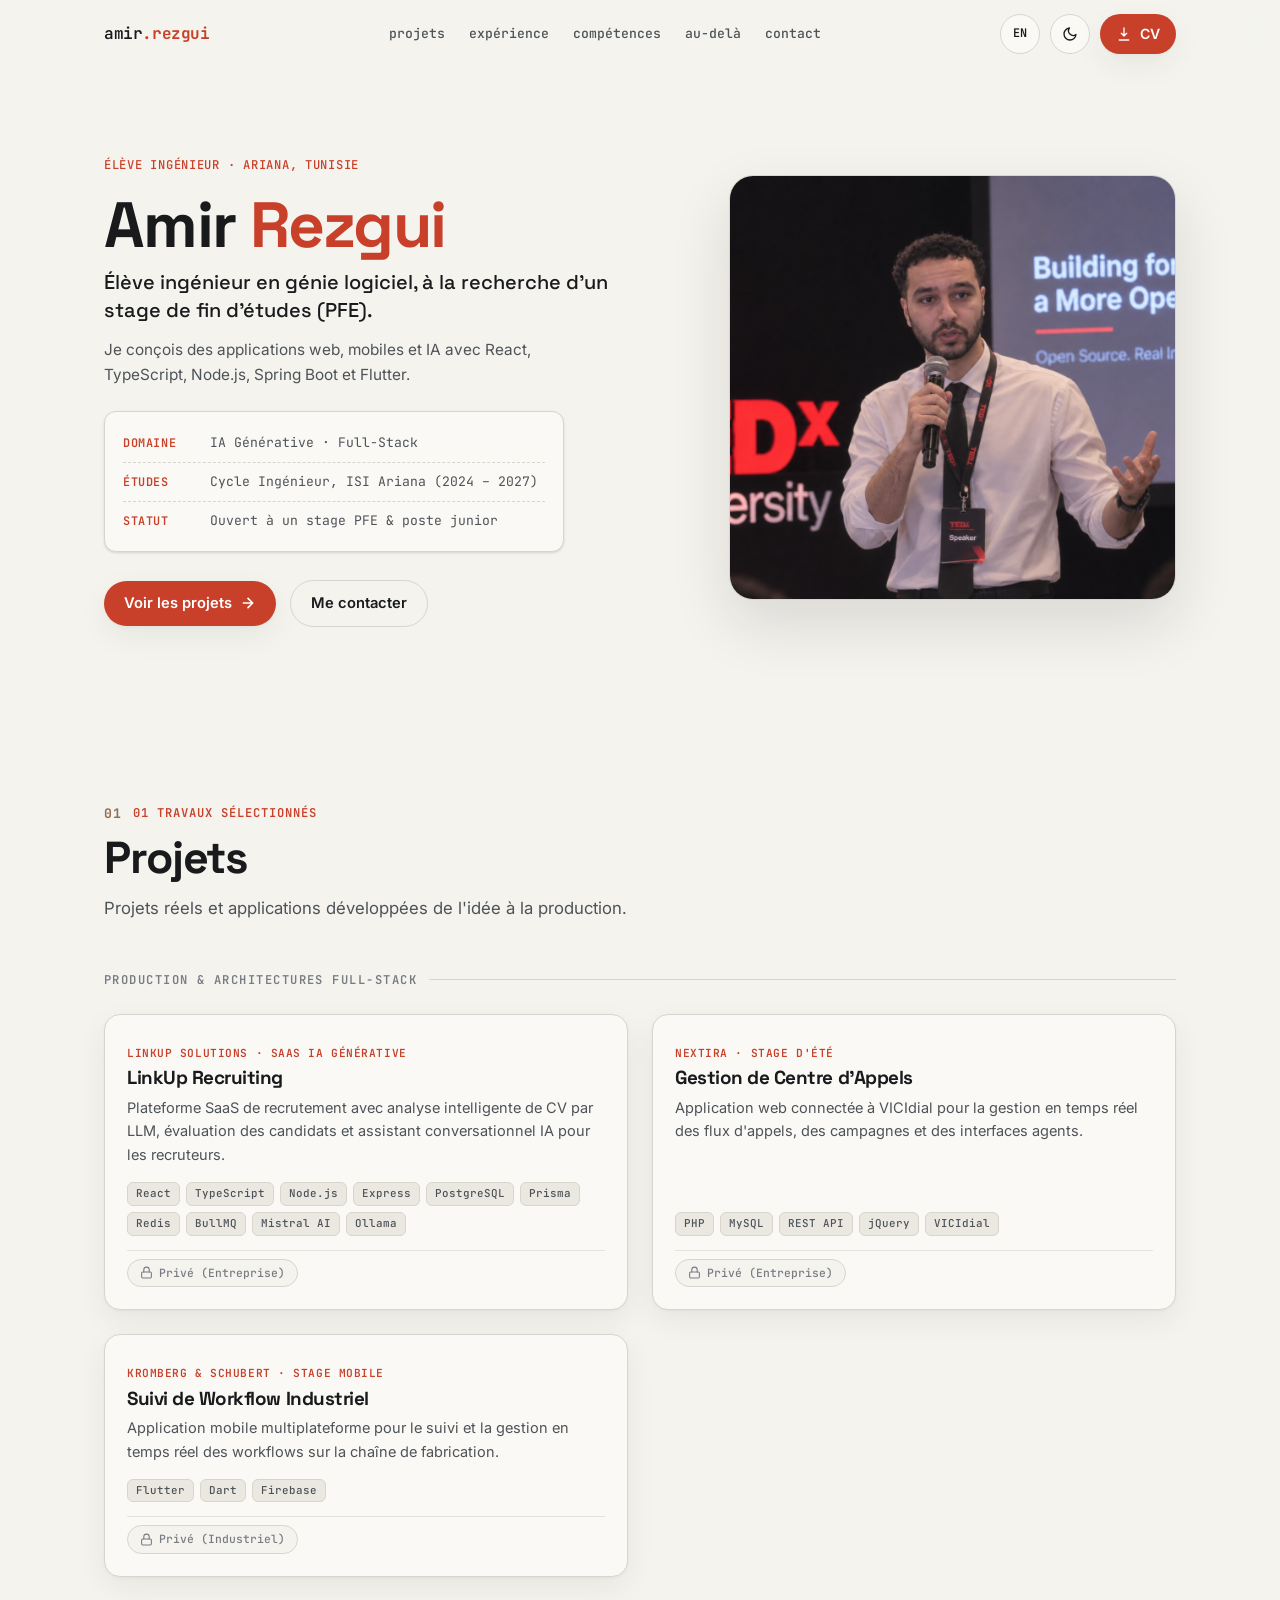
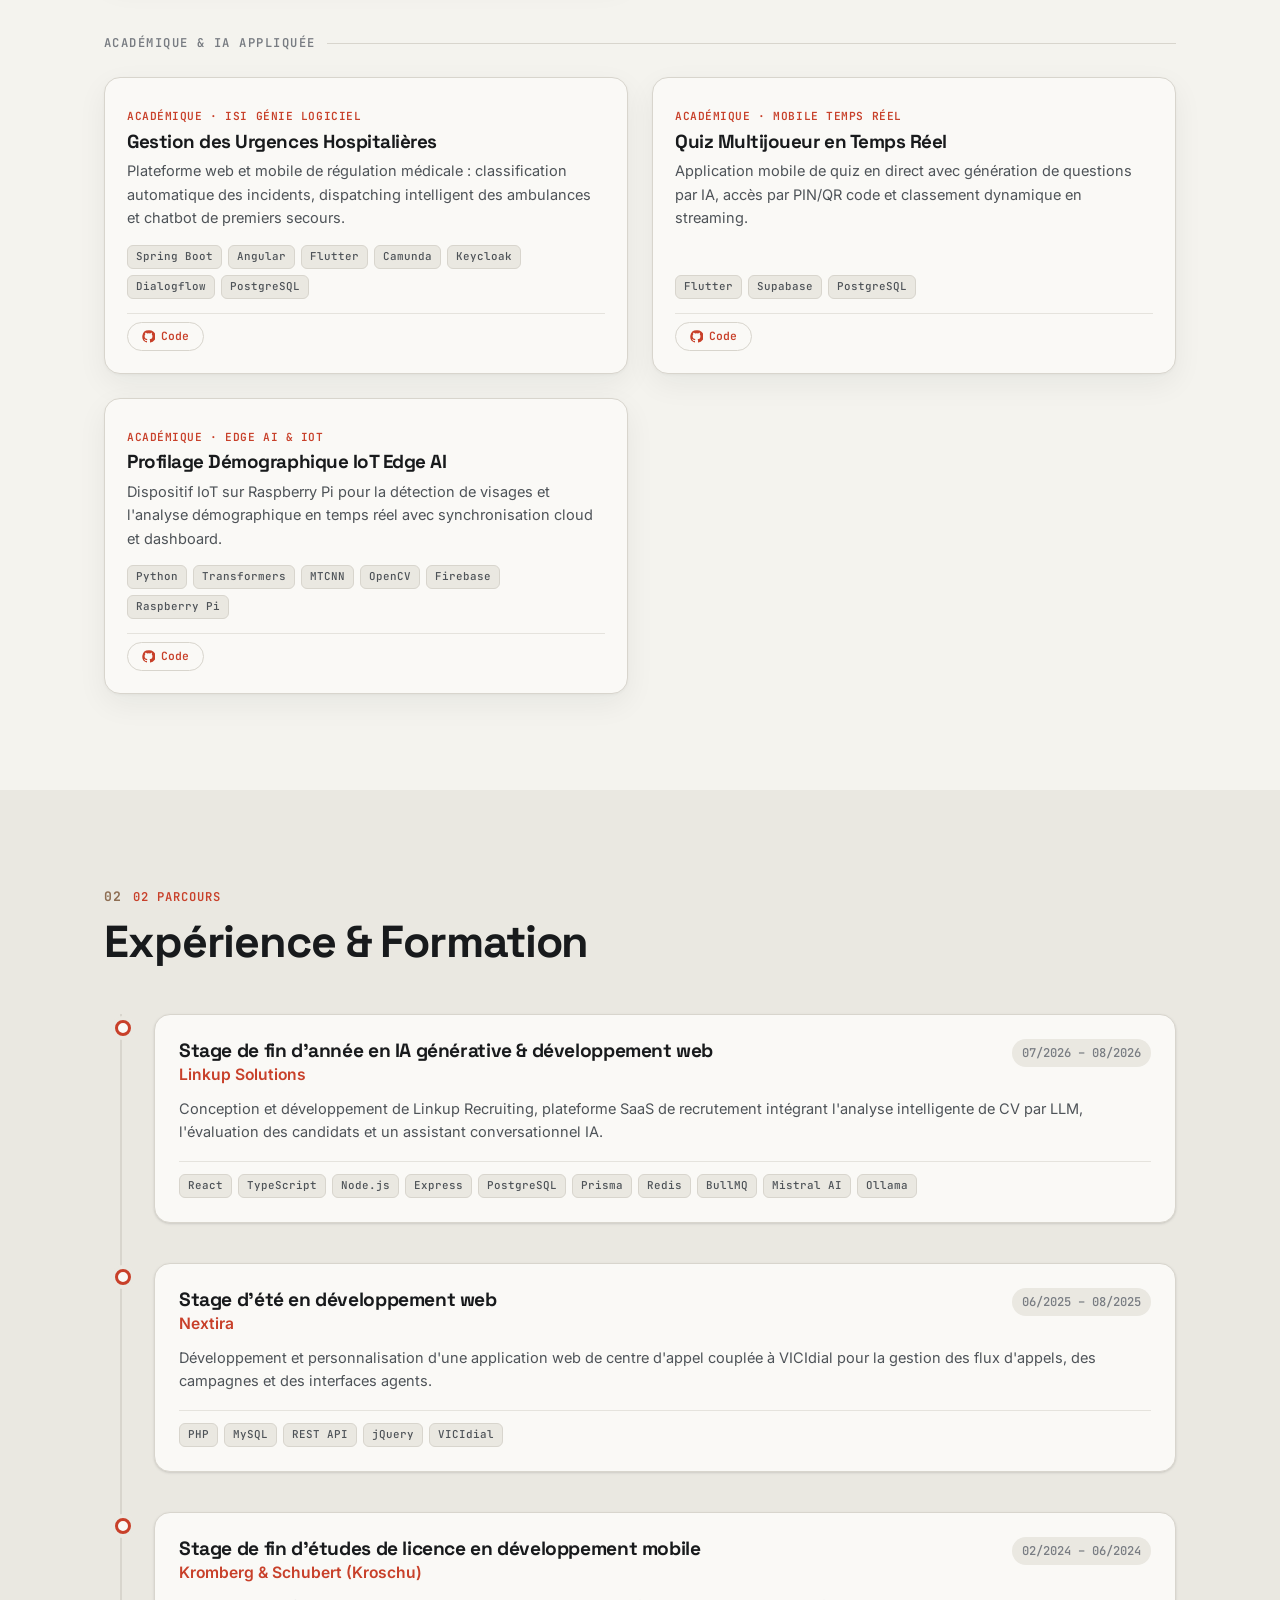
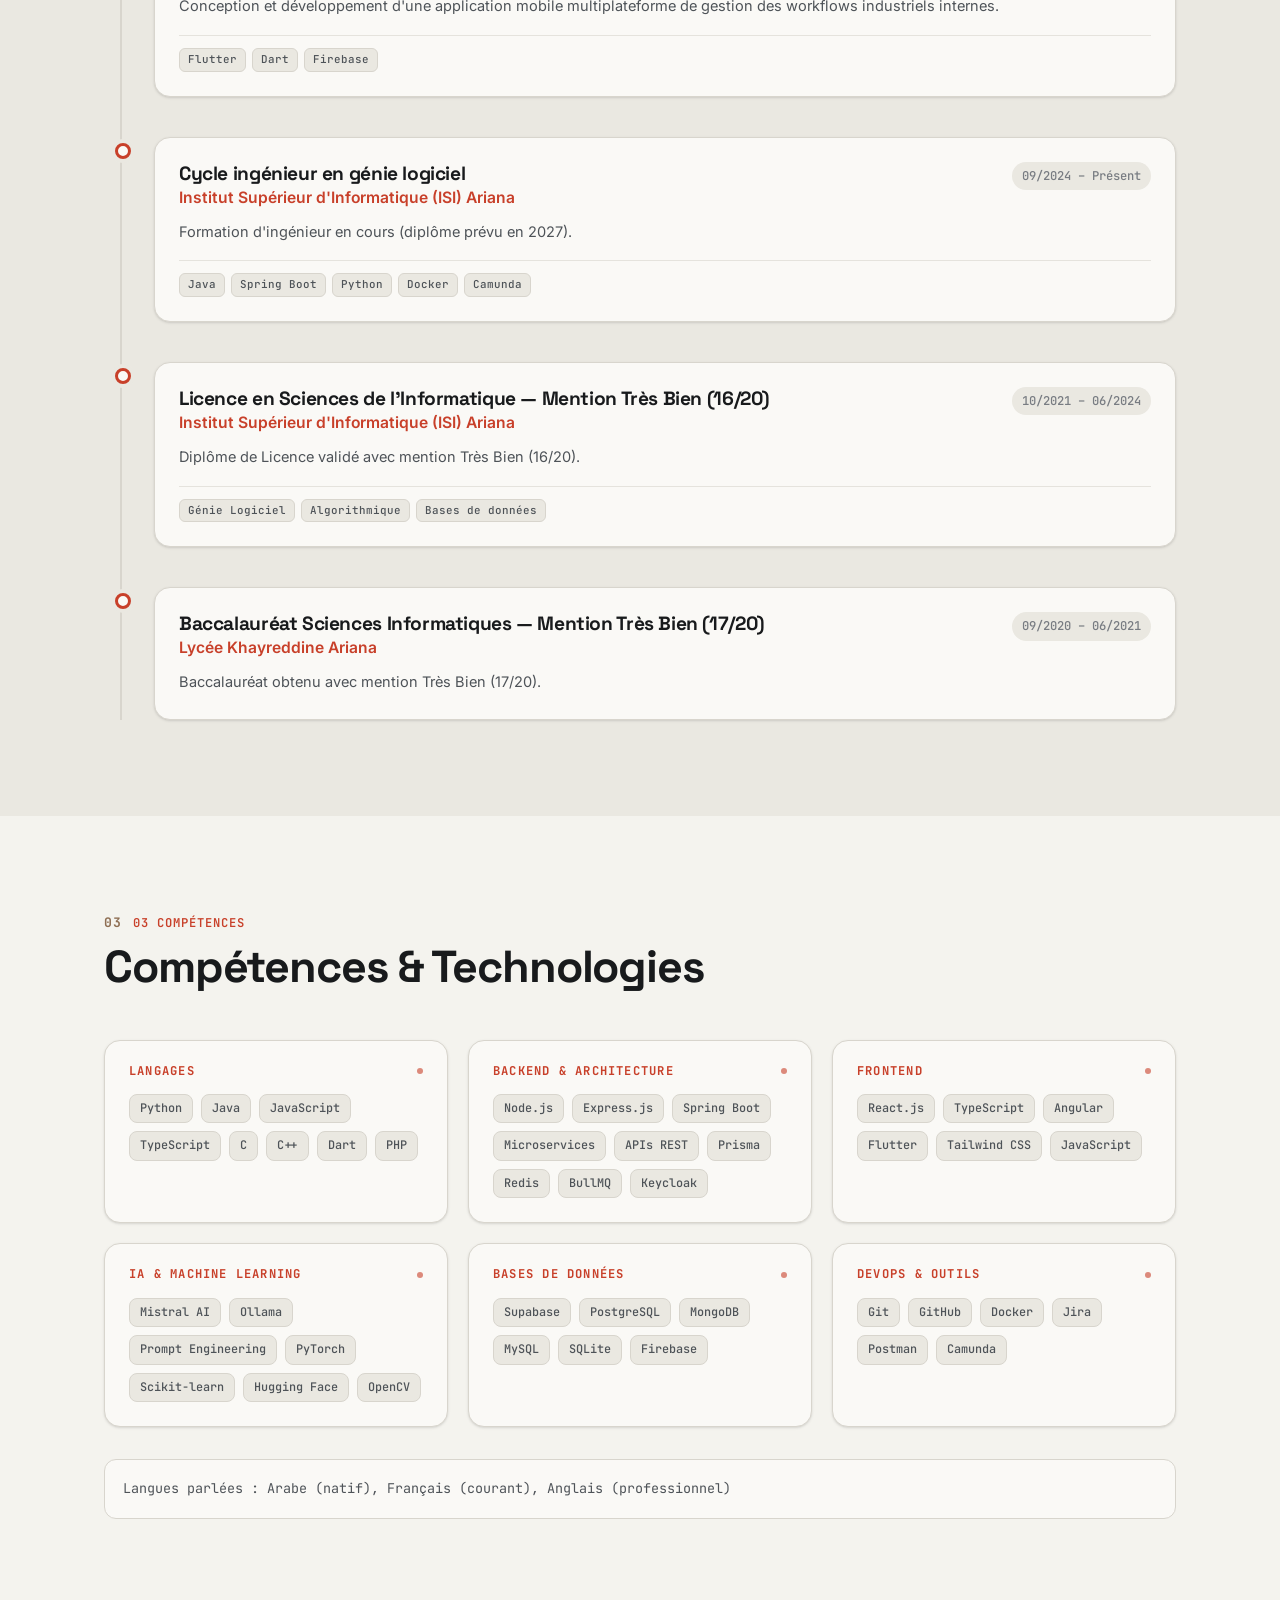
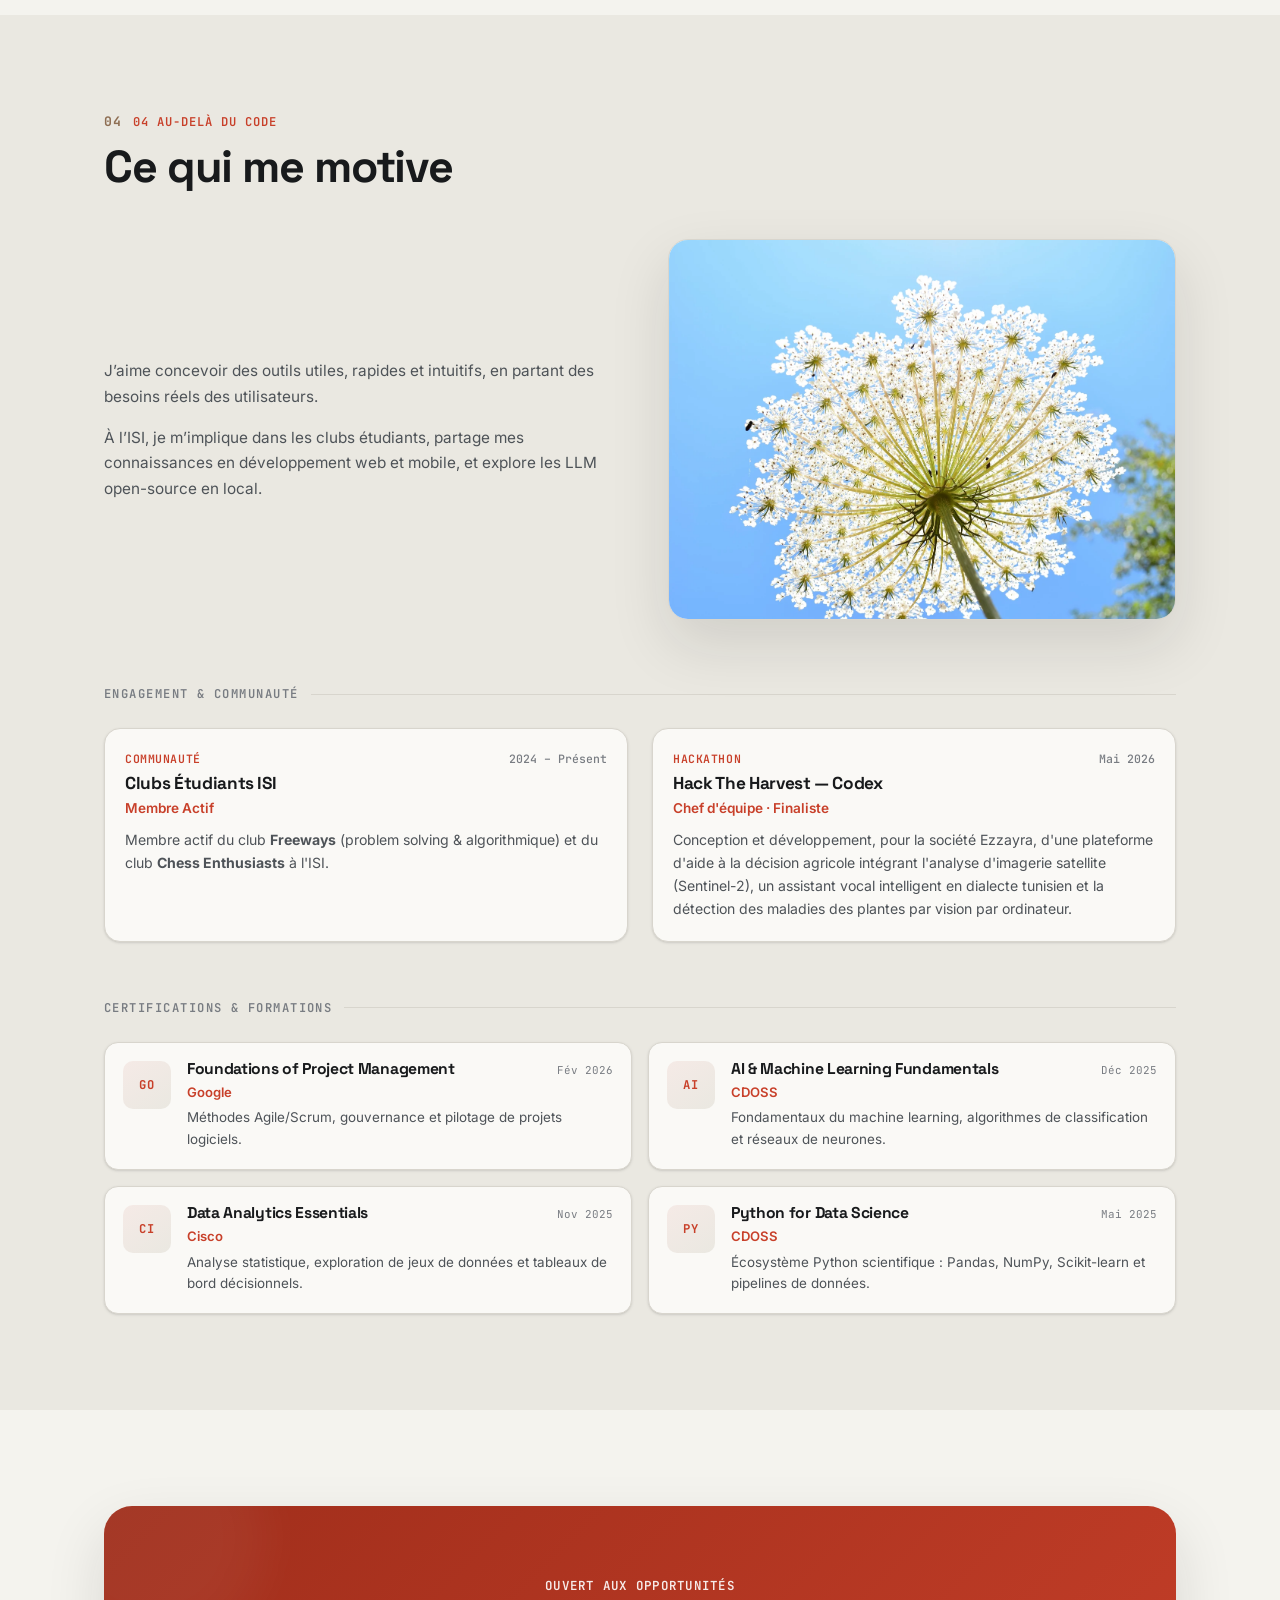
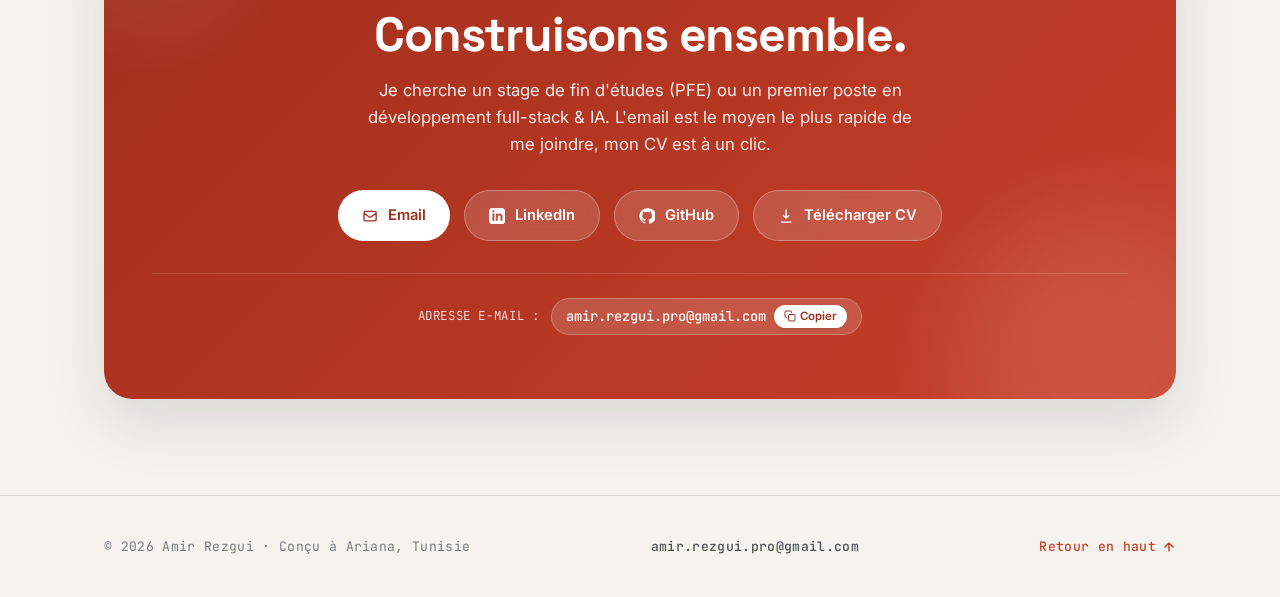
==== commit 016bf2d1: "feat: default to light mode and dynamic sun/moon toggle" ====
--- a/index.html
+++ b/index.html
@@ -1,7 +1,17 @@
 <!doctype html>
-<html lang="fr">
+<html lang="fr" data-theme="light">
   <head>
     <meta charset="UTF-8" />
+    <script>
+      (function() {
+        const saved = localStorage.getItem('portfolio-theme');
+        if (saved === 'dark') {
+          document.documentElement.setAttribute('data-theme', 'dark');
+        } else {
+          document.documentElement.setAttribute('data-theme', 'light');
+        }
+      })();
+    </script>
     <link rel="icon" type="image/svg+xml" href="/favicon.svg" />
     <link rel="icon" type="image/png" sizes="32x32" href="/favicon-32x32.png" />
     <link rel="icon" type="image/png" sizes="16x16" href="/favicon-16x16.png" />
@@ -73,8 +83,8 @@
     <link rel="preconnect" href="https://fonts.googleapis.com" />
     <link rel="preconnect" href="https://fonts.gstatic.com" crossorigin />
     <link href="https://fonts.googleapis.com/css2?family=Space+Grotesk:wght@400;500;600;700&family=JetBrains+Mono:wght@400;500;600&family=Inter:wght@400;500;600&display=swap" rel="stylesheet" />
-    <script type="module" crossorigin src="/assets/index-Hx6B3Knl.js"></script>
-    <link rel="stylesheet" crossorigin href="/assets/index-ByaBC0KZ.css">
+    <script type="module" crossorigin src="/assets/index-C3p2icYy.js"></script>
+    <link rel="stylesheet" crossorigin href="/assets/index-ChZKgE2Y.css">
   </head>
   <body>
     <div id="root"></div>
--- a/assets/index-ChZKgE2Y.css
+++ b/assets/index-ChZKgE2Y.css
@@ -0,0 +1 @@
+@import"https://fonts.googleapis.com/css2?family=Space+Grotesk:wght@400;500;600;700&family=JetBrains+Mono:wght@400;500;600&family=Inter:wght@400;500;600&display=swap";@layer components;@layer properties{@supports (((-webkit-hyphens:none)) and (not (margin-trim:inline))) or ((-moz-orient:inline) and (not (color:rgb(from red r g b)))){*,:before,:after,::backdrop{--tw-rotate-x:initial;--tw-rotate-y:initial;--tw-rotate-z:initial;--tw-skew-x:initial;--tw-skew-y:initial;--tw-space-y-reverse:0;--tw-border-style:solid;--tw-leading:initial;--tw-font-weight:initial;--tw-tracking:initial;--tw-shadow:0 0 #0000;--tw-shadow-color:initial;--tw-shadow-alpha:100%;--tw-inset-shadow:0 0 #0000;--tw-inset-shadow-color:initial;--tw-inset-shadow-alpha:100%;--tw-ring-color:initial;--tw-ring-shadow:0 0 #0000;--tw-inset-ring-color:initial;--tw-inset-ring-shadow:0 0 #0000;--tw-ring-inset:initial;--tw-ring-offset-width:0px;--tw-ring-offset-color:#fff;--tw-ring-offset-shadow:0 0 #0000;--tw-blur:initial;--tw-brightness:initial;--tw-contrast:initial;--tw-grayscale:initial;--tw-hue-rotate:initial;--tw-invert:initial;--tw-opacity:initial;--tw-saturate:initial;--tw-sepia:initial;--tw-drop-shadow:initial;--tw-drop-shadow-color:initial;--tw-drop-shadow-alpha:100%;--tw-drop-shadow-size:initial;--tw-backdrop-blur:initial;--tw-backdrop-brightness:initial;--tw-backdrop-contrast:initial;--tw-backdrop-grayscale:initial;--tw-backdrop-hue-rotate:initial;--tw-backdrop-invert:initial;--tw-backdrop-opacity:initial;--tw-backdrop-saturate:initial;--tw-backdrop-sepia:initial;--tw-duration:initial;--tw-translate-x:0;--tw-translate-y:0;--tw-translate-z:0;--tw-scale-x:1;--tw-scale-y:1;--tw-scale-z:1}}}@layer theme{:root,:host{--font-sans:"Inter", system-ui, -apple-system, Segoe UI, Roboto, sans-serif;--font-mono:"JetBrains Mono", ui-monospace, Menlo, monospace;--color-white:#fff;--spacing:.25rem;--text-xs:.75rem;--text-xs--line-height:calc(1 / .75);--text-base:1rem;--text-base--line-height: 1.5 ;--text-xl:1.25rem;--text-xl--line-height:calc(1.75 / 1.25);--text-2xl:1.5rem;--text-2xl--line-height:calc(2 / 1.5);--text-3xl:1.875rem;--text-3xl--line-height: 1.2 ;--font-weight-medium:500;--font-weight-semibold:600;--font-weight-bold:700;--tracking-tight:-.025em;--tracking-wide:.025em;--tracking-wider:.05em;--leading-tight:1.25;--leading-normal:1.5;--leading-relaxed:1.625;--shadow-lg:0 24px 60px #181a1c1f;--animate-pulse:pulse 2s cubic-bezier(.4, 0, .6, 1) infinite;--animate-bounce:bounce 1s infinite;--blur-sm:8px;--blur-xl:24px;--blur-2xl:40px;--default-transition-duration:.15s;--default-transition-timing-function:cubic-bezier(.4, 0, .2, 1);--default-font-family:var(--font-sans);--default-mono-font-family:var(--font-mono);--color-bg:#f4f3ee;--color-bg-alt:#eae8e1;--color-surface:#faf9f6;--color-border:#d8d5cd;--color-ink:#181a1c;--color-ink-soft:#4e5358;--color-ink-faint:#787c82;--color-accent:#c8402a;--color-accent-deep:#a02e1b;--color-accent-2:#8e6e53;--color-accent-soft:#f5eae6;--color-on-accent:#fff;--shadow-card:0 1px 3px #181a1c0a, 0 10px 30px #181a1c0f;--font-display:"Space Grotesk", system-ui, sans-serif}}@layer base{*,:after,:before,::backdrop{box-sizing:border-box;border:0 solid;margin:0;padding:0}::file-selector-button{box-sizing:border-box;border:0 solid;margin:0;padding:0}html,:host{-webkit-text-size-adjust:100%;tab-size:4;line-height:1.5;font-family:var(--default-font-family,-apple-system, BlinkMacSystemFont, "Segoe UI", Roboto, "Helvetica Neue", "Noto Sans", Arial, sans-serif, "Apple Color Emoji", "Segoe UI Emoji", "Segoe UI Symbol", "Noto Color Emoji");font-feature-settings:var(--default-font-feature-settings,normal);font-variation-settings:var(--default-font-variation-settings,normal);-webkit-tap-highlight-color:transparent}hr{height:0;color:inherit;border-top-width:1px}abbr:where([title]){-webkit-text-decoration:underline dotted;text-decoration:underline dotted}h1,h2,h3,h4,h5,h6{font-size:inherit;font-weight:inherit}a{color:inherit;-webkit-text-decoration:inherit;text-decoration:inherit}b,strong{font-weight:bolder}code,kbd,samp,pre{font-family:var(--default-mono-font-family,ui-monospace, SFMono-Regular, Menlo, Monaco, Consolas, "Liberation Mono", "Courier New", monospace);font-feature-settings:var(--default-mono-font-feature-settings,normal);font-variation-settings:var(--default-mono-font-variation-settings,normal);font-size:1em}small{font-size:80%}sub,sup{vertical-align:baseline;font-size:75%;line-height:0;position:relative}sub{bottom:-.25em}sup{top:-.5em}table{text-indent:0;border-color:inherit;border-collapse:collapse}:-moz-focusring:where(:not(iframe)){outline:auto}progress{vertical-align:baseline}summary{display:list-item}ol,ul,menu{list-style:none}img,svg,video,canvas,audio,iframe,embed,object{vertical-align:middle;display:block}img,video{max-width:100%;height:auto}button,input,select,optgroup,textarea{font:inherit;font-feature-settings:inherit;font-variation-settings:inherit;letter-spacing:inherit;color:inherit;opacity:1;background-color:#0000;border-radius:0}::file-selector-button{font:inherit;font-feature-settings:inherit;font-variation-settings:inherit;letter-spacing:inherit;color:inherit;opacity:1;background-color:#0000;border-radius:0}:where(select:is([multiple],[size])) optgroup{font-weight:bolder}:where(select:is([multiple],[size])) optgroup option{padding-inline-start:20px}::file-selector-button{margin-inline-end:4px}::placeholder{opacity:1}@supports (not ((-webkit-appearance:-apple-pay-button))) or (contain-intrinsic-size:1px){::placeholder{color:currentColor}@supports (color:color-mix(in lab,red,red)){::placeholder{color:color-mix(in oklab,currentcolor 50%,transparent)}}}textarea{resize:vertical}::-webkit-search-decoration{-webkit-appearance:none}::-webkit-date-and-time-value{min-height:1lh;text-align:inherit}::-webkit-datetime-edit{display:inline-flex}::-webkit-datetime-edit-fields-wrapper{padding:0}::-webkit-datetime-edit{padding-block:0}::-webkit-datetime-edit-year-field{padding-block:0}::-webkit-datetime-edit-month-field{padding-block:0}::-webkit-datetime-edit-day-field{padding-block:0}::-webkit-datetime-edit-hour-field{padding-block:0}::-webkit-datetime-edit-minute-field{padding-block:0}::-webkit-datetime-edit-second-field{padding-block:0}::-webkit-datetime-edit-millisecond-field{padding-block:0}::-webkit-datetime-edit-meridiem-field{padding-block:0}::-webkit-calendar-picker-indicator{line-height:1}:-moz-ui-invalid{box-shadow:none}button,input:where([type=button],[type=reset],[type=submit]){appearance:button}::file-selector-button{appearance:button}::-webkit-inner-spin-button{height:auto}::-webkit-outer-spin-button{height:auto}[hidden]:where(:not([hidden=until-found])){display:none!important}*{box-sizing:border-box}html{scroll-behavior:smooth}body{background:var(--color-bg);color:var(--color-ink);font-family:var(--font-sans);-webkit-font-smoothing:antialiased;margin:0;font-size:17px;line-height:1.65;overflow-x:hidden}h1,h2,h3,h4{font-family:var(--font-display);letter-spacing:-.02em;margin:0;font-weight:600;line-height:1.08}a{color:inherit;text-decoration:none}img{max-width:100%;display:block}}@layer utilities{.pointer-events-none{pointer-events:none}.absolute{position:absolute}.fixed{position:fixed}.relative{position:relative}.sticky{position:sticky}.inset-0{inset:0}.-top-20{top:calc(var(--spacing) * -20)}.top-0{top:0}.top-1\.5{top:calc(var(--spacing) * 1.5)}.-right-6{right:calc(var(--spacing) * -6)}.-right-16{right:calc(var(--spacing) * -16)}.right-6{right:calc(var(--spacing) * 6)}.-bottom-6{bottom:calc(var(--spacing) * -6)}.-bottom-24{bottom:calc(var(--spacing) * -24)}.bottom-6{bottom:calc(var(--spacing) * 6)}.bottom-20{bottom:calc(var(--spacing) * 20)}.-left-16{left:calc(var(--spacing) * -16)}.-left-\[31px\]{left:-31px}.-z-10{z-index:-10}.z-10{z-index:10}.z-40{z-index:40}.z-50{z-index:50}.container{width:100%}@media(min-width:40rem){.container{max-width:40rem}}@media(min-width:48rem){.container{max-width:48rem}}@media(min-width:64rem){.container{max-width:64rem}}@media(min-width:80rem){.container{max-width:80rem}}@media(min-width:96rem){.container{max-width:96rem}}.mx-auto{margin-inline:auto}.my-2{margin-block:calc(var(--spacing) * 2)}.mt-1{margin-top:var(--spacing)}.mt-2{margin-top:calc(var(--spacing) * 2)}.mt-2\.5{margin-top:calc(var(--spacing) * 2.5)}.mt-3{margin-top:calc(var(--spacing) * 3)}.mt-4{margin-top:calc(var(--spacing) * 4)}.mt-8{margin-top:calc(var(--spacing) * 8)}.mb-0\.5{margin-bottom:calc(var(--spacing) * .5)}.mb-1{margin-bottom:var(--spacing)}.mb-1\.5{margin-bottom:calc(var(--spacing) * 1.5)}.mb-2{margin-bottom:calc(var(--spacing) * 2)}.mb-2\.5{margin-bottom:calc(var(--spacing) * 2.5)}.mb-3\.5{margin-bottom:calc(var(--spacing) * 3.5)}.mb-4{margin-bottom:calc(var(--spacing) * 4)}.mb-6{margin-bottom:calc(var(--spacing) * 6)}.mb-7{margin-bottom:calc(var(--spacing) * 7)}.mb-8{margin-bottom:calc(var(--spacing) * 8)}.mb-12{margin-bottom:calc(var(--spacing) * 12)}.mb-14{margin-bottom:calc(var(--spacing) * 14)}.mb-16{margin-bottom:calc(var(--spacing) * 16)}.ml-2\.5{margin-left:calc(var(--spacing) * 2.5)}.contents{display:contents}.flex{display:flex}.grid{display:grid}.hidden{display:none}.inline-block{display:inline-block}.inline-flex{display:inline-flex}.aspect-\[4\/3\.8\]{aspect-ratio:4/3.8}.aspect-\[4\/3\]{aspect-ratio:4/3}.aspect-\[16\/10\]{aspect-ratio:16/10}.h-1\.5{height:calc(var(--spacing) * 1.5)}.h-2{height:calc(var(--spacing) * 2)}.h-3{height:calc(var(--spacing) * 3)}.h-3\.5{height:calc(var(--spacing) * 3.5)}.h-4{height:calc(var(--spacing) * 4)}.h-5{height:calc(var(--spacing) * 5)}.h-7{height:calc(var(--spacing) * 7)}.h-8{height:calc(var(--spacing) * 8)}.h-9{height:calc(var(--spacing) * 9)}.h-10{height:calc(var(--spacing) * 10)}.h-12{height:calc(var(--spacing) * 12)}.h-16{height:calc(var(--spacing) * 16)}.h-32{height:calc(var(--spacing) * 32)}.h-56{height:calc(var(--spacing) * 56)}.h-72{height:calc(var(--spacing) * 72)}.h-\[1\.1em\]{height:1.1em}.h-\[13px\]{height:13px}.h-\[540px\]{height:540px}.h-full{height:100%}.h-px{height:1px}.max-h-\[calc\(100vh-6\.5rem\)\]{max-height:calc(100vh - 6.5rem)}.min-h-screen{min-height:100vh}.w-1\.5{width:calc(var(--spacing) * 1.5)}.w-2{width:calc(var(--spacing) * 2)}.w-3{width:calc(var(--spacing) * 3)}.w-3\.5{width:calc(var(--spacing) * 3.5)}.w-4{width:calc(var(--spacing) * 4)}.w-5{width:calc(var(--spacing) * 5)}.w-7{width:calc(var(--spacing) * 7)}.w-8{width:calc(var(--spacing) * 8)}.w-9{width:calc(var(--spacing) * 9)}.w-10{width:calc(var(--spacing) * 10)}.w-12{width:calc(var(--spacing) * 12)}.w-16{width:calc(var(--spacing) * 16)}.w-32{width:calc(var(--spacing) * 32)}.w-56{width:calc(var(--spacing) * 56)}.w-72{width:calc(var(--spacing) * 72)}.w-\[1\.1em\]{width:1.1em}.w-\[13px\]{width:13px}.w-\[390px\]{width:390px}.w-fit{width:fit-content}.w-full{width:100%}.max-w-\[42ch\]{max-width:42ch}.max-w-\[48ch\]{max-width:48ch}.max-w-\[50ch\]{max-width:50ch}.max-w-\[68ch\]{max-width:68ch}.max-w-\[88\%\]{max-width:88%}.max-w-\[460px\]{max-width:460px}.max-w-\[640px\]{max-width:640px}.max-w-\[1120px\]{max-width:1120px}.max-w-\[calc\(100vw-2\.5rem\)\]{max-width:calc(100vw - 2.5rem)}.min-w-0{min-width:0}.min-w-\[75px\]{min-width:75px}.flex-1{flex:1}.flex-none{flex:none}.transform{transform:var(--tw-rotate-x,) var(--tw-rotate-y,) var(--tw-rotate-z,) var(--tw-skew-x,) var(--tw-skew-y,)}.animate-bounce{animation:var(--animate-bounce)}.animate-pulse{animation:var(--animate-pulse)}.cursor-default{cursor:default}.cursor-pointer{cursor:pointer}.grid-cols-1{grid-template-columns:repeat(1,minmax(0,1fr))}.flex-col{flex-direction:column}.flex-wrap{flex-wrap:wrap}.items-baseline{align-items:baseline}.items-center{align-items:center}.items-end{align-items:flex-end}.items-start{align-items:flex-start}.items-stretch{align-items:stretch}.justify-between{justify-content:space-between}.justify-center{justify-content:center}.gap-1{gap:var(--spacing)}.gap-1\.5{gap:calc(var(--spacing) * 1.5)}.gap-2{gap:calc(var(--spacing) * 2)}.gap-2\.5{gap:calc(var(--spacing) * 2.5)}.gap-3{gap:calc(var(--spacing) * 3)}.gap-3\.5{gap:calc(var(--spacing) * 3.5)}.gap-4{gap:calc(var(--spacing) * 4)}.gap-5{gap:calc(var(--spacing) * 5)}.gap-6{gap:calc(var(--spacing) * 6)}.gap-10{gap:calc(var(--spacing) * 10)}:where(.space-y-3\.5>:not(:last-child)){--tw-space-y-reverse:0;margin-block-start:calc(calc(var(--spacing) * 3.5) * var(--tw-space-y-reverse));margin-block-end:calc(calc(var(--spacing) * 3.5) * calc(1 - var(--tw-space-y-reverse)))}:where(.space-y-4>:not(:last-child)){--tw-space-y-reverse:0;margin-block-start:calc(calc(var(--spacing) * 4) * var(--tw-space-y-reverse));margin-block-end:calc(calc(var(--spacing) * 4) * calc(1 - var(--tw-space-y-reverse)))}:where(.space-y-10>:not(:last-child)){--tw-space-y-reverse:0;margin-block-start:calc(calc(var(--spacing) * 10) * var(--tw-space-y-reverse));margin-block-end:calc(calc(var(--spacing) * 10) * calc(1 - var(--tw-space-y-reverse)))}.truncate{text-overflow:ellipsis;white-space:nowrap;overflow:hidden}.overflow-hidden{overflow:hidden}.overflow-y-auto{overflow-y:auto}.rounded{border-radius:.25rem}.rounded-\[6px\]{border-radius:6px}.rounded-\[8px\]{border-radius:8px}.rounded-\[10px\]{border-radius:10px}.rounded-\[12px\]{border-radius:12px}.rounded-\[14px\]{border-radius:14px}.rounded-\[16px\]{border-radius:16px}.rounded-\[20px\]{border-radius:20px}.rounded-\[22px\]{border-radius:22px}.rounded-\[24px\]{border-radius:24px}.rounded-\[28px\]{border-radius:28px}.rounded-full{border-radius:3.40282e38px}.rounded-r{border-top-right-radius:.25rem;border-bottom-right-radius:.25rem}.rounded-br-\[4px\]{border-bottom-right-radius:4px}.rounded-bl-\[4px\]{border-bottom-left-radius:4px}.border{border-style:var(--tw-border-style);border-width:1px}.border-2{border-style:var(--tw-border-style);border-width:2px}.border-3{border-style:var(--tw-border-style);border-width:3px}.border-t{border-top-style:var(--tw-border-style);border-top-width:1px}.border-b{border-bottom-style:var(--tw-border-style);border-bottom-width:1px}.border-l-2{border-left-style:var(--tw-border-style);border-left-width:2px}.border-dashed{--tw-border-style:dashed;border-style:dashed}.border-none{--tw-border-style:none;border-style:none}.border-accent{border-color:var(--color-accent)}.border-accent\/20{border-color:#c8402a33}@supports (color:color-mix(in lab,red,red)){.border-accent\/20{border-color:color-mix(in oklab,var(--color-accent) 20%,transparent)}}.border-border{border-color:var(--color-border)}.border-border\/60{border-color:#d8d5cd99}@supports (color:color-mix(in lab,red,red)){.border-border\/60{border-color:color-mix(in oklab,var(--color-border) 60%,transparent)}}.border-transparent{border-color:#0000}.border-white\/15{border-color:#ffffff26}@supports (color:color-mix(in lab,red,red)){.border-white\/15{border-color:color-mix(in oklab,var(--color-white) 15%,transparent)}}.border-white\/25{border-color:#ffffff40}@supports (color:color-mix(in lab,red,red)){.border-white\/25{border-color:color-mix(in oklab,var(--color-white) 25%,transparent)}}.border-white\/30{border-color:#ffffff4d}@supports (color:color-mix(in lab,red,red)){.border-white\/30{border-color:color-mix(in oklab,var(--color-white) 30%,transparent)}}.bg-accent{background-color:var(--color-accent)}.bg-accent-soft{background-color:var(--color-accent-soft)}.bg-accent\/60{background-color:#c8402a99}@supports (color:color-mix(in lab,red,red)){.bg-accent\/60{background-color:color-mix(in oklab,var(--color-accent) 60%,transparent)}}.bg-bg{background-color:var(--color-bg)}.bg-bg-alt{background-color:var(--color-bg-alt)}.bg-bg-alt\/30{background-color:#eae8e14d}@supports (color:color-mix(in lab,red,red)){.bg-bg-alt\/30{background-color:color-mix(in oklab,var(--color-bg-alt) 30%,transparent)}}.bg-bg-alt\/40{background-color:#eae8e166}@supports (color:color-mix(in lab,red,red)){.bg-bg-alt\/40{background-color:color-mix(in oklab,var(--color-bg-alt) 40%,transparent)}}.bg-border{background-color:var(--color-border)}.bg-surface{background-color:var(--color-surface)}.bg-transparent{background-color:#0000}.bg-white{background-color:var(--color-white)}.bg-white\/5{background-color:#ffffff0d}@supports (color:color-mix(in lab,red,red)){.bg-white\/5{background-color:color-mix(in oklab,var(--color-white) 5%,transparent)}}.bg-white\/10{background-color:#ffffff1a}@supports (color:color-mix(in lab,red,red)){.bg-white\/10{background-color:color-mix(in oklab,var(--color-white) 10%,transparent)}}.bg-white\/15{background-color:#ffffff26}@supports (color:color-mix(in lab,red,red)){.bg-white\/15{background-color:color-mix(in oklab,var(--color-white) 15%,transparent)}}.object-cover{object-fit:cover}.object-center{object-position:center}.p-3{padding:calc(var(--spacing) * 3)}.p-4{padding:calc(var(--spacing) * 4)}.p-4\.5{padding:calc(var(--spacing) * 4.5)}.p-5{padding:calc(var(--spacing) * 5)}.p-5\.5{padding:calc(var(--spacing) * 5.5)}.p-6{padding:calc(var(--spacing) * 6)}.px-1\.5{padding-inline:calc(var(--spacing) * 1.5)}.px-2{padding-inline:calc(var(--spacing) * 2)}.px-2\.5{padding-inline:calc(var(--spacing) * 2.5)}.px-3{padding-inline:calc(var(--spacing) * 3)}.px-3\.5{padding-inline:calc(var(--spacing) * 3.5)}.px-4{padding-inline:calc(var(--spacing) * 4)}.px-4\.5{padding-inline:calc(var(--spacing) * 4.5)}.px-5{padding-inline:calc(var(--spacing) * 5)}.px-6{padding-inline:calc(var(--spacing) * 6)}.py-0\.5{padding-block:calc(var(--spacing) * .5)}.py-1{padding-block:var(--spacing)}.py-1\.5{padding-block:calc(var(--spacing) * 1.5)}.py-2{padding-block:calc(var(--spacing) * 2)}.py-2\.5{padding-block:calc(var(--spacing) * 2.5)}.py-3{padding-block:calc(var(--spacing) * 3)}.py-3\.5{padding-block:calc(var(--spacing) * 3.5)}.py-4{padding-block:calc(var(--spacing) * 4)}.py-10{padding-block:calc(var(--spacing) * 10)}.py-12{padding-block:calc(var(--spacing) * 12)}.py-16{padding-block:calc(var(--spacing) * 16)}.pt-2{padding-top:calc(var(--spacing) * 2)}.pt-3{padding-top:calc(var(--spacing) * 3)}.pt-6{padding-top:calc(var(--spacing) * 6)}.pl-3{padding-left:calc(var(--spacing) * 3)}.pl-6{padding-left:calc(var(--spacing) * 6)}.text-center{text-align:center}.text-left{text-align:left}.font-display{font-family:var(--font-display)}.font-mono{font-family:var(--font-mono)}.font-sans{font-family:var(--font-sans)}.text-2xl{font-size:var(--text-2xl);line-height:var(--tw-leading,var(--text-2xl--line-height))}.text-3xl{font-size:var(--text-3xl);line-height:var(--tw-leading,var(--text-3xl--line-height))}.text-base{font-size:var(--text-base);line-height:var(--tw-leading,var(--text-base--line-height))}.text-xl{font-size:var(--text-xl);line-height:var(--tw-leading,var(--text-xl--line-height))}.text-xs{font-size:var(--text-xs);line-height:var(--tw-leading,var(--text-xs--line-height))}.text-\[\.7rem\]{font-size:.7rem}.text-\[\.9rem\]{font-size:.9rem}.text-\[\.68rem\]{font-size:.68rem}.text-\[\.71rem\]{font-size:.71rem}.text-\[\.72rem\]{font-size:.72rem}.text-\[\.74rem\]{font-size:.74rem}.text-\[\.75rem\]{font-size:.75rem}.text-\[\.76rem\]{font-size:.76rem}.text-\[\.78rem\]{font-size:.78rem}.text-\[\.82rem\]{font-size:.82rem}.text-\[\.84rem\]{font-size:.84rem}.text-\[\.85rem\]{font-size:.85rem}.text-\[\.86rem\]{font-size:.86rem}.text-\[\.88rem\]{font-size:.88rem}.text-\[\.91rem\]{font-size:.91rem}.text-\[\.92rem\]{font-size:.92rem}.text-\[\.94rem\]{font-size:.94rem}.text-\[\.96rem\]{font-size:.96rem}.text-\[\.98rem\]{font-size:.98rem}.text-\[1\.2rem\]{font-size:1.2rem}.text-\[1\.05rem\]{font-size:1.05rem}.text-\[1\.08rem\]{font-size:1.08rem}.text-\[1\.18rem\]{font-size:1.18rem}.text-\[clamp\(1\.08rem\,1\.75vw\,1\.25rem\)\]{font-size:clamp(1.08rem,1.75vw,1.25rem)}.text-\[clamp\(2\.5rem\,5vw\,4rem\)\]{font-size:clamp(2.5rem,5vw,4rem)}.text-\[clamp\(2rem\,4\.2vw\,3rem\)\]{font-size:clamp(2rem,4.2vw,3rem)}.text-\[clamp\(2rem\,4vw\,2\.8rem\)\]{font-size:clamp(2rem,4vw,2.8rem)}.leading-\[1\.4\]{--tw-leading:1.4;line-height:1.4}.leading-\[1\.6\]{--tw-leading:1.6;line-height:1.6}.leading-\[1\.55\]{--tw-leading:1.55;line-height:1.55}.leading-\[1\.65\]{--tw-leading:1.65;line-height:1.65}.leading-normal{--tw-leading:var(--leading-normal);line-height:var(--leading-normal)}.leading-relaxed{--tw-leading:var(--leading-relaxed);line-height:var(--leading-relaxed)}.leading-tight{--tw-leading:var(--leading-tight);line-height:var(--leading-tight)}.font-bold{--tw-font-weight:var(--font-weight-bold);font-weight:var(--font-weight-bold)}.font-medium{--tw-font-weight:var(--font-weight-medium);font-weight:var(--font-weight-medium)}.font-semibold{--tw-font-weight:var(--font-weight-semibold);font-weight:var(--font-weight-semibold)}.tracking-\[\.1em\]{--tw-tracking:.1em;letter-spacing:.1em}.tracking-\[\.05em\]{--tw-tracking:.05em;letter-spacing:.05em}.tracking-\[\.06em\]{--tw-tracking:.06em;letter-spacing:.06em}.tracking-\[\.08em\]{--tw-tracking:.08em;letter-spacing:.08em}.tracking-\[\.12em\]{--tw-tracking:.12em;letter-spacing:.12em}.tracking-tight{--tw-tracking:var(--tracking-tight);letter-spacing:var(--tracking-tight)}.tracking-wide{--tw-tracking:var(--tracking-wide);letter-spacing:var(--tracking-wide)}.tracking-wider{--tw-tracking:var(--tracking-wider);letter-spacing:var(--tracking-wider)}.whitespace-nowrap{white-space:nowrap}.text-\[var\(--color-accent-deep\)\]{color:var(--color-accent-deep)}.text-accent{color:var(--color-accent)}.text-accent-2{color:var(--color-accent-2)}.text-ink{color:var(--color-ink)}.text-ink-faint{color:var(--color-ink-faint)}.text-ink-soft{color:var(--color-ink-soft)}.text-on-accent{color:var(--color-on-accent)}.text-white{color:var(--color-white)}.text-white\/80{color:#fffc}@supports (color:color-mix(in lab,red,red)){.text-white\/80{color:color-mix(in oklab,var(--color-white) 80%,transparent)}}.text-white\/90{color:#ffffffe6}@supports (color:color-mix(in lab,red,red)){.text-white\/90{color:color-mix(in oklab,var(--color-white) 90%,transparent)}}.uppercase{text-transform:uppercase}.opacity-0{opacity:0}.opacity-40{opacity:.4}.shadow-2xl{--tw-shadow:0 25px 50px -12px var(--tw-shadow-color,#00000040);box-shadow:var(--tw-inset-shadow),var(--tw-inset-ring-shadow),var(--tw-ring-offset-shadow),var(--tw-ring-shadow),var(--tw-shadow)}.shadow-md{--tw-shadow:0 4px 6px -1px var(--tw-shadow-color,#0000001a), 0 2px 4px -2px var(--tw-shadow-color,#0000001a);box-shadow:var(--tw-inset-shadow),var(--tw-inset-ring-shadow),var(--tw-ring-offset-shadow),var(--tw-ring-shadow),var(--tw-shadow)}.shadow-sm{--tw-shadow:0 1px 3px 0 var(--tw-shadow-color,#0000001a), 0 1px 2px -1px var(--tw-shadow-color,#0000001a);box-shadow:var(--tw-inset-shadow),var(--tw-inset-ring-shadow),var(--tw-ring-offset-shadow),var(--tw-ring-shadow),var(--tw-shadow)}.blur-2xl{--tw-blur:blur(var(--blur-2xl));filter:var(--tw-blur,) var(--tw-brightness,) var(--tw-contrast,) var(--tw-grayscale,) var(--tw-hue-rotate,) var(--tw-invert,) var(--tw-saturate,) var(--tw-sepia,) var(--tw-drop-shadow,)}.blur-xl{--tw-blur:blur(var(--blur-xl));filter:var(--tw-blur,) var(--tw-brightness,) var(--tw-contrast,) var(--tw-grayscale,) var(--tw-hue-rotate,) var(--tw-invert,) var(--tw-saturate,) var(--tw-sepia,) var(--tw-drop-shadow,)}.backdrop-blur-sm{--tw-backdrop-blur:blur(var(--blur-sm));-webkit-backdrop-filter:var(--tw-backdrop-blur,) var(--tw-backdrop-brightness,) var(--tw-backdrop-contrast,) var(--tw-backdrop-grayscale,) var(--tw-backdrop-hue-rotate,) var(--tw-backdrop-invert,) var(--tw-backdrop-opacity,) var(--tw-backdrop-saturate,) var(--tw-backdrop-sepia,);backdrop-filter:var(--tw-backdrop-blur,) var(--tw-backdrop-brightness,) var(--tw-backdrop-contrast,) var(--tw-backdrop-grayscale,) var(--tw-backdrop-hue-rotate,) var(--tw-backdrop-invert,) var(--tw-backdrop-opacity,) var(--tw-backdrop-saturate,) var(--tw-backdrop-sepia,)}.transition{transition-property:color,background-color,border-color,outline-color,text-decoration-color,fill,stroke,--tw-gradient-from,--tw-gradient-via,--tw-gradient-to,opacity,box-shadow,transform,translate,scale,rotate,filter,-webkit-backdrop-filter,backdrop-filter,display,content-visibility,overlay,pointer-events;transition-timing-function:var(--tw-ease,var(--default-transition-timing-function));transition-duration:var(--tw-duration,var(--default-transition-duration))}.transition-\[border-color\,background-color\]{transition-property:border-color,background-color;transition-timing-function:var(--tw-ease,var(--default-transition-timing-function));transition-duration:var(--tw-duration,var(--default-transition-duration))}.transition-all{transition-property:all;transition-timing-function:var(--tw-ease,var(--default-transition-timing-function));transition-duration:var(--tw-duration,var(--default-transition-duration))}.transition-colors{transition-property:color,background-color,border-color,outline-color,text-decoration-color,fill,stroke,--tw-gradient-from,--tw-gradient-via,--tw-gradient-to;transition-timing-function:var(--tw-ease,var(--default-transition-timing-function));transition-duration:var(--tw-duration,var(--default-transition-duration))}.transition-opacity{transition-property:opacity;transition-timing-function:var(--tw-ease,var(--default-transition-timing-function));transition-duration:var(--tw-duration,var(--default-transition-duration))}.transition-transform{transition-property:transform,translate,scale,rotate;transition-timing-function:var(--tw-ease,var(--default-transition-timing-function));transition-duration:var(--tw-duration,var(--default-transition-duration))}.duration-200{--tw-duration:.2s;transition-duration:.2s}.duration-300{--tw-duration:.3s;transition-duration:.3s}.outline-none{--tw-outline-style:none;outline-style:none}.select-all{-webkit-user-select:all;user-select:all}@media(hover:hover){.group-hover\:text-accent:is(:where(.group):hover *){color:var(--color-accent)}.group-hover\:opacity-100:is(:where(.group):hover *){opacity:1}}.selection\:bg-accent-soft ::selection{background-color:var(--color-accent-soft)}.selection\:bg-accent-soft::selection{background-color:var(--color-accent-soft)}.selection\:text-ink ::selection{color:var(--color-ink)}.selection\:text-ink::selection{color:var(--color-ink)}.placeholder\:text-ink-faint::placeholder{color:var(--color-ink-faint)}.last\:mb-0:last-child{margin-bottom:0}.focus-within\:border-accent:focus-within{border-color:var(--color-accent)}@media(hover:hover){.hover\:-translate-y-0\.5:hover{--tw-translate-y:calc(var(--spacing) * -.5);translate:var(--tw-translate-x) var(--tw-translate-y)}.hover\:-translate-y-1:hover{--tw-translate-y:calc(var(--spacing) * -1);translate:var(--tw-translate-x) var(--tw-translate-y)}.hover\:scale-105:hover{--tw-scale-x:105%;--tw-scale-y:105%;--tw-scale-z:105%;scale:var(--tw-scale-x) var(--tw-scale-y)}.hover\:scale-125:hover{--tw-scale-x:125%;--tw-scale-y:125%;--tw-scale-z:125%;scale:var(--tw-scale-x) var(--tw-scale-y)}.hover\:border-accent:hover{border-color:var(--color-accent)}.hover\:border-border:hover{border-color:var(--color-border)}.hover\:bg-accent-soft:hover{background-color:var(--color-accent-soft)}.hover\:bg-surface:hover{background-color:var(--color-surface)}.hover\:bg-white\/25:hover{background-color:#ffffff40}@supports (color:color-mix(in lab,red,red)){.hover\:bg-white\/25:hover{background-color:color-mix(in oklab,var(--color-white) 25%,transparent)}}.hover\:bg-white\/90:hover{background-color:#ffffffe6}@supports (color:color-mix(in lab,red,red)){.hover\:bg-white\/90:hover{background-color:color-mix(in oklab,var(--color-white) 90%,transparent)}}.hover\:bg-white\/95:hover{background-color:#fffffff2}@supports (color:color-mix(in lab,red,red)){.hover\:bg-white\/95:hover{background-color:color-mix(in oklab,var(--color-white) 95%,transparent)}}.hover\:text-accent:hover{color:var(--color-accent)}.hover\:text-ink:hover{color:var(--color-ink)}.hover\:underline:hover{text-decoration-line:underline}.hover\:opacity-85:hover{opacity:.85}.hover\:opacity-90:hover{opacity:.9}.hover\:shadow-lg:hover{--tw-shadow:0 24px 60px var(--tw-shadow-color,#181a1c1f);box-shadow:var(--tw-inset-shadow),var(--tw-inset-ring-shadow),var(--tw-ring-offset-shadow),var(--tw-ring-shadow),var(--tw-shadow)}.hover\:shadow-md:hover{--tw-shadow:0 4px 6px -1px var(--tw-shadow-color,#0000001a), 0 2px 4px -2px var(--tw-shadow-color,#0000001a);box-shadow:var(--tw-inset-shadow),var(--tw-inset-ring-shadow),var(--tw-ring-offset-shadow),var(--tw-ring-shadow),var(--tw-shadow)}}.active\:scale-95:active{--tw-scale-x:95%;--tw-scale-y:95%;--tw-scale-z:95%;scale:var(--tw-scale-x) var(--tw-scale-y)}.disabled\:cursor-not-allowed:disabled{cursor:not-allowed}.disabled\:opacity-40:disabled{opacity:.4}@media(min-width:40rem){.sm\:inline{display:inline}.sm\:aspect-\[4\/3\.2\]{aspect-ratio:4/3.2}.sm\:grid-cols-2{grid-template-columns:repeat(2,minmax(0,1fr))}.sm\:flex-row{flex-direction:row}.sm\:items-baseline{align-items:baseline}.sm\:justify-between{justify-content:space-between}.sm\:gap-3{gap:calc(var(--spacing) * 3)}.sm\:px-12{padding-inline:calc(var(--spacing) * 12)}.sm\:py-16{padding-block:calc(var(--spacing) * 16)}}@media(min-width:48rem){.md\:-left-\[39px\]{left:-39px}.md\:mx-0{margin-inline:0}.md\:ml-4{margin-left:calc(var(--spacing) * 4)}.md\:flex{display:flex}.md\:hidden{display:none}.md\:max-w-none{max-width:none}.md\:grid-cols-2{grid-template-columns:repeat(2,minmax(0,1fr))}.md\:gap-14{gap:calc(var(--spacing) * 14)}.md\:py-20{padding-block:calc(var(--spacing) * 20)}.md\:py-24{padding-block:calc(var(--spacing) * 24)}.md\:pl-8{padding-left:calc(var(--spacing) * 8)}}@media(min-width:64rem){.lg\:mx-0{margin-inline:0}.lg\:aspect-\[4\/3\.8\]{aspect-ratio:4/3.8}.lg\:max-w-none{max-width:none}.lg\:grid-cols-3{grid-template-columns:repeat(3,minmax(0,1fr))}.lg\:grid-cols-\[1\.12fr_0\.88fr\]{grid-template-columns:1.12fr .88fr}.lg\:gap-14{gap:calc(var(--spacing) * 14)}}}:root[data-theme=dark]{--color-bg:#131518;--color-bg-alt:#1a1d21;--color-surface:#1e2227;--color-border:#2d333b;--color-ink:#f0efea;--color-ink-soft:#b2b7bf;--color-ink-faint:#727882;--color-accent:#e5533d;--color-accent-deep:#c8402a;--color-accent-2:#d4a373;--color-accent-soft:#2e1a16;--color-on-accent:#fff;--shadow-card:0 1px 3px #0000004d, 0 10px 30px #00000073;--shadow-lg:0 24px 60px #0009}.text-on-accent{color:var(--color-on-accent)!important}.reveal{opacity:0;transition:opacity .7s cubic-bezier(.2,.7,.2,1),transform .7s cubic-bezier(.2,.7,.2,1);transform:translateY(22px)}.reveal.in{opacity:1;transform:none}@media(prefers-reduced-motion:reduce){.reveal{opacity:1!important;transition:none!important;transform:none!important}}@keyframes blink{0%,80%,to{opacity:.25}40%{opacity:1}}@property --tw-rotate-x{syntax:"*";inherits:false}@property --tw-rotate-y{syntax:"*";inherits:false}@property --tw-rotate-z{syntax:"*";inherits:false}@property --tw-skew-x{syntax:"*";inherits:false}@property --tw-skew-y{syntax:"*";inherits:false}@property --tw-space-y-reverse{syntax:"*";inherits:false;initial-value:0}@property --tw-border-style{syntax:"*";inherits:false;initial-value:solid}@property --tw-leading{syntax:"*";inherits:false}@property --tw-font-weight{syntax:"*";inherits:false}@property --tw-tracking{syntax:"*";inherits:false}@property --tw-shadow{syntax:"*";inherits:false;initial-value:0 0 #0000}@property --tw-shadow-color{syntax:"*";inherits:false}@property --tw-shadow-alpha{syntax:"<percentage>";inherits:false;initial-value:100%}@property --tw-inset-shadow{syntax:"*";inherits:false;initial-value:0 0 #0000}@property --tw-inset-shadow-color{syntax:"*";inherits:false}@property --tw-inset-shadow-alpha{syntax:"<percentage>";inherits:false;initial-value:100%}@property --tw-ring-color{syntax:"*";inherits:false}@property --tw-ring-shadow{syntax:"*";inherits:false;initial-value:0 0 #0000}@property --tw-inset-ring-color{syntax:"*";inherits:false}@property --tw-inset-ring-shadow{syntax:"*";inherits:false;initial-value:0 0 #0000}@property --tw-ring-inset{syntax:"*";inherits:false}@property --tw-ring-offset-width{syntax:"<length>";inherits:false;initial-value:0}@property --tw-ring-offset-color{syntax:"*";inherits:false;initial-value:#fff}@property --tw-ring-offset-shadow{syntax:"*";inherits:false;initial-value:0 0 #0000}@property --tw-blur{syntax:"*";inherits:false}@property --tw-brightness{syntax:"*";inherits:false}@property --tw-contrast{syntax:"*";inherits:false}@property --tw-grayscale{syntax:"*";inherits:false}@property --tw-hue-rotate{syntax:"*";inherits:false}@property --tw-invert{syntax:"*";inherits:false}@property --tw-opacity{syntax:"*";inherits:false}@property --tw-saturate{syntax:"*";inherits:false}@property --tw-sepia{syntax:"*";inherits:false}@property --tw-drop-shadow{syntax:"*";inherits:false}@property --tw-drop-shadow-color{syntax:"*";inherits:false}@property --tw-drop-shadow-alpha{syntax:"<percentage>";inherits:false;initial-value:100%}@property --tw-drop-shadow-size{syntax:"*";inherits:false}@property --tw-backdrop-blur{syntax:"*";inherits:false}@property --tw-backdrop-brightness{syntax:"*";inherits:false}@property --tw-backdrop-contrast{syntax:"*";inherits:false}@property --tw-backdrop-grayscale{syntax:"*";inherits:false}@property --tw-backdrop-hue-rotate{syntax:"*";inherits:false}@property --tw-backdrop-invert{syntax:"*";inherits:false}@property --tw-backdrop-opacity{syntax:"*";inherits:false}@property --tw-backdrop-saturate{syntax:"*";inherits:false}@property --tw-backdrop-sepia{syntax:"*";inherits:false}@property --tw-duration{syntax:"*";inherits:false}@property --tw-translate-x{syntax:"*";inherits:false;initial-value:0}@property --tw-translate-y{syntax:"*";inherits:false;initial-value:0}@property --tw-translate-z{syntax:"*";inherits:false;initial-value:0}@property --tw-scale-x{syntax:"*";inherits:false;initial-value:1}@property --tw-scale-y{syntax:"*";inherits:false;initial-value:1}@property --tw-scale-z{syntax:"*";inherits:false;initial-value:1}@keyframes pulse{50%{opacity:.5}}@keyframes bounce{0%,to{animation-timing-function:cubic-bezier(.8,0,1,1);transform:translateY(-25%)}50%{animation-timing-function:cubic-bezier(0,0,.2,1);transform:none}}
